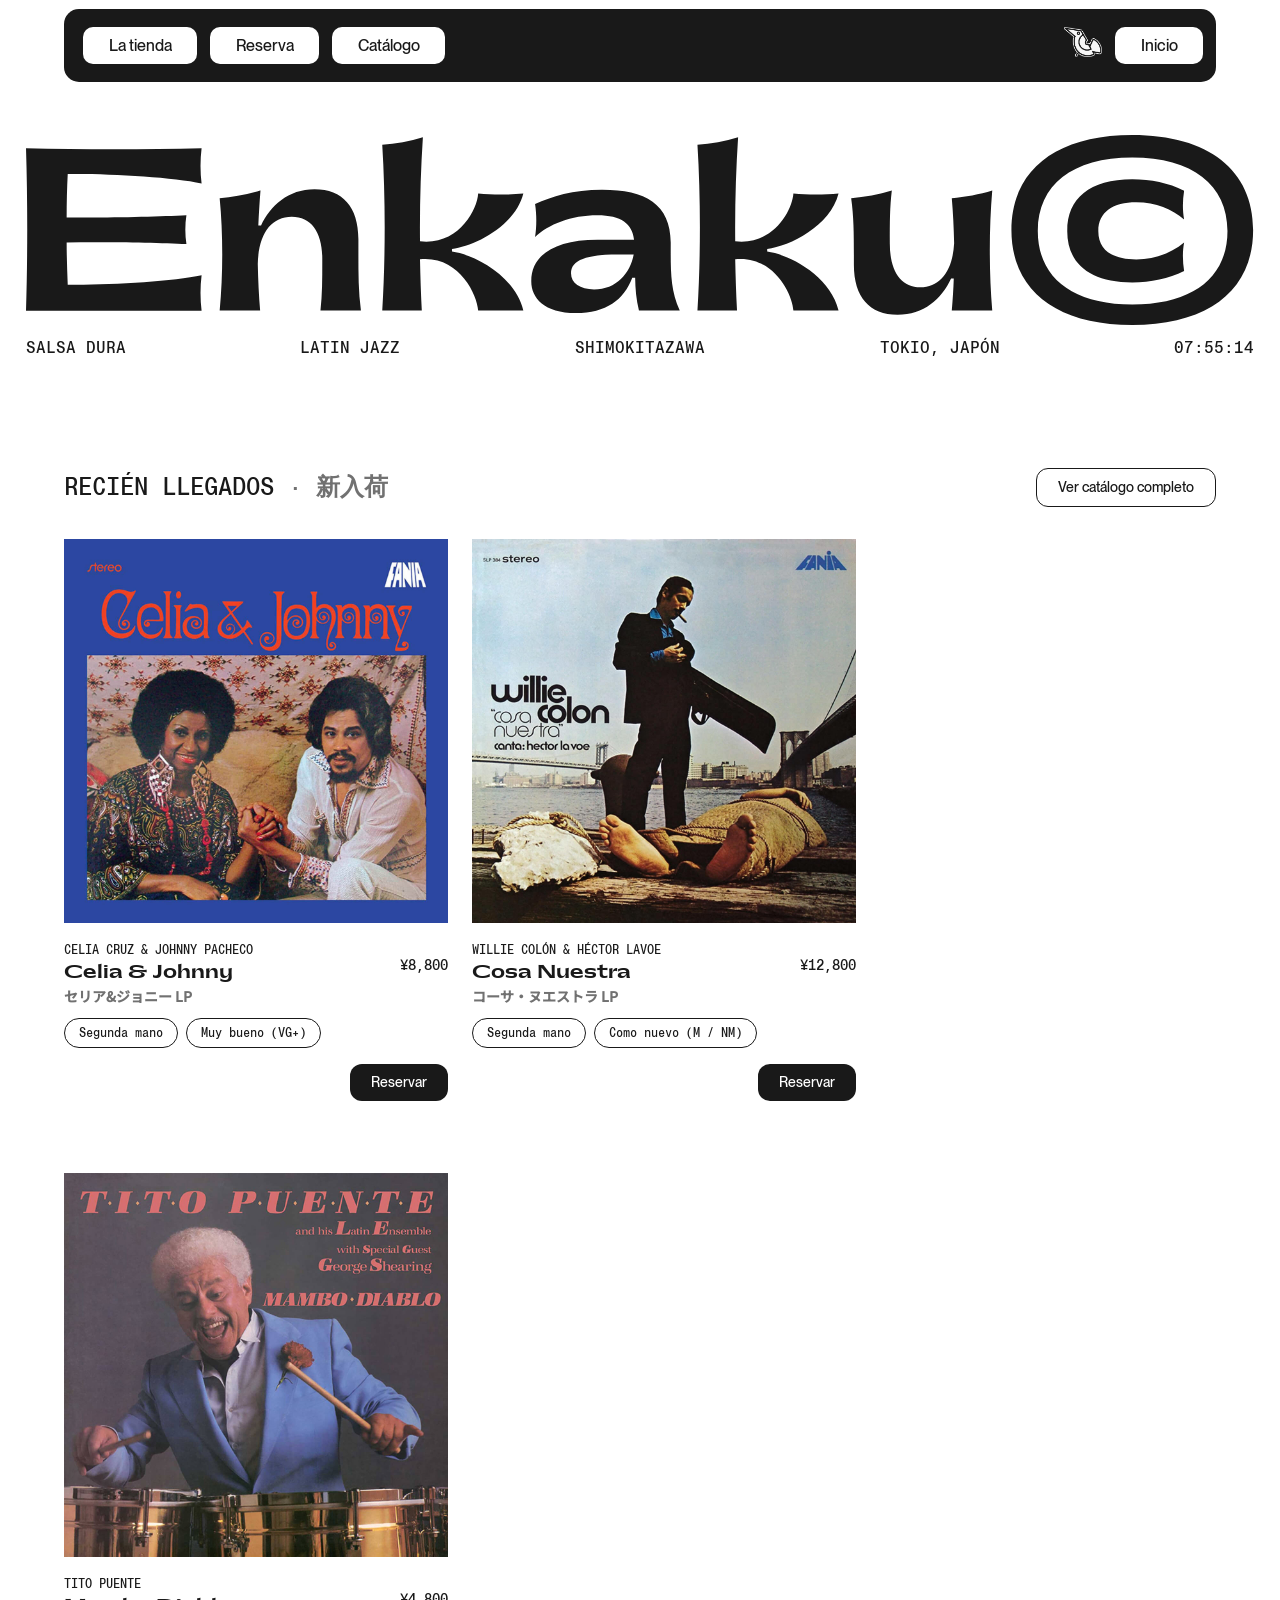
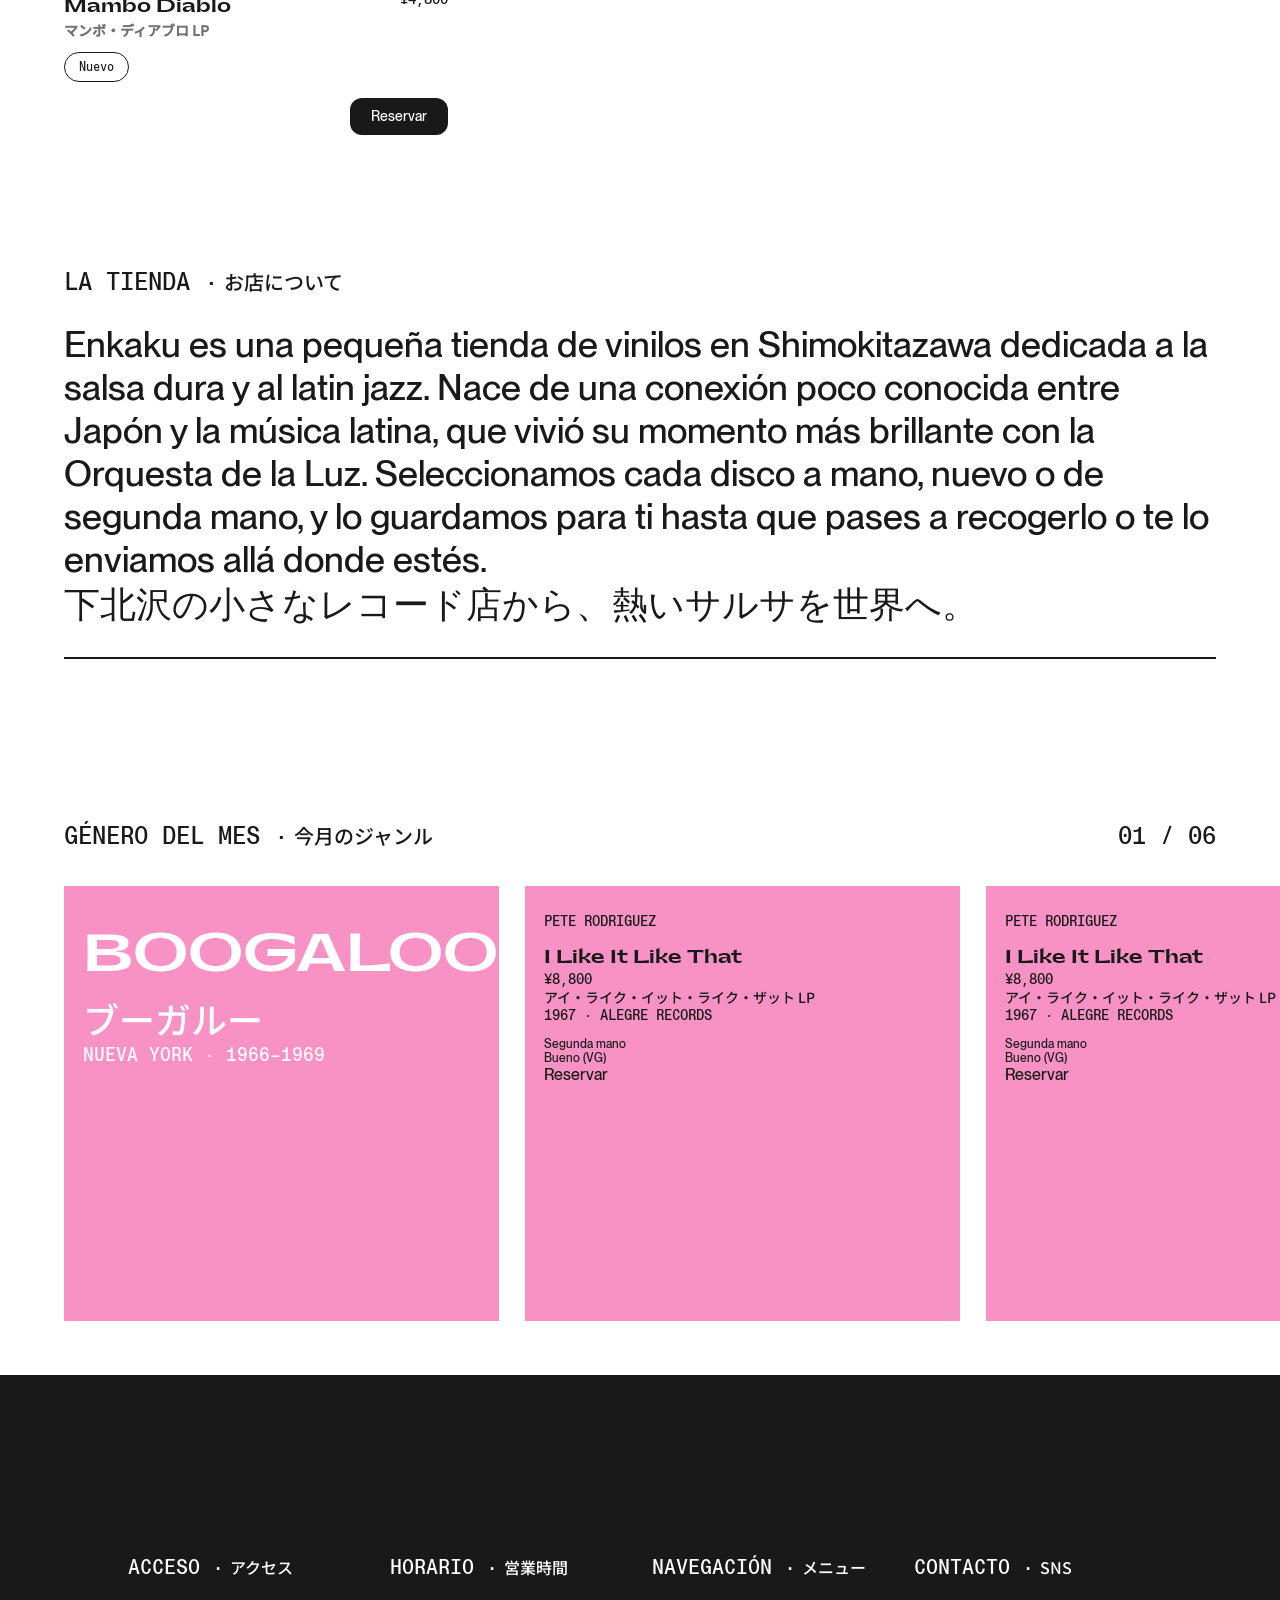
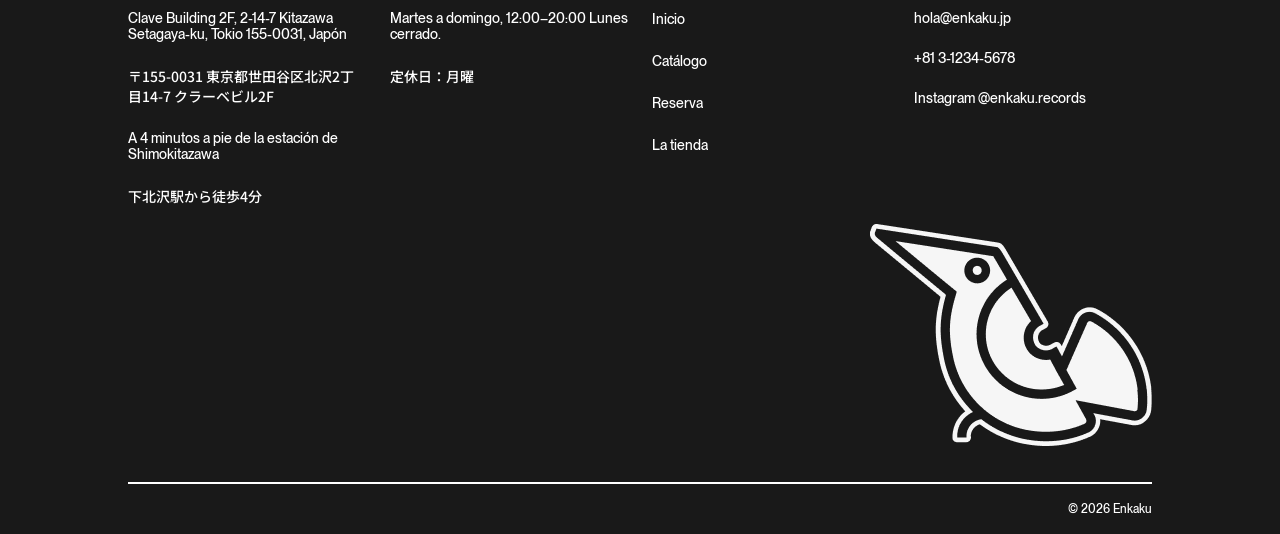
==== index.html @ 312f28a2 "arreglos_home" ====
<!DOCTYPE html>
<html lang="en">
<head>
    <meta charset="UTF-8">
    <meta name="viewport" content="width=device-width, initial-scale=1.0">
    <title>| Enkaku &copy;</title>
    <link rel="icon" type="image/svg+xml" href="assets/img/favicon.svg">
    <link rel="stylesheet" href="../assets/css/style.css">
    <link rel="stylesheet" href="../css/style.css">
</head>

<body>

    <header class="header">
        <nav>
            <div>
                <div>
                    <a class="bottom_tienda" href="">La tienda</a>
                </div>
                <div>
                    <a class="bottom_reserva" href="formulario.html">Reserva</a>
                </div>
                <div>
                    <a class="bottom_catalogo" href="/catalogo/index.html">Catálogo</a>
                </div>
            </div>
            <div>
                <img src="assets/img/KAKU1.png" alt="">
                <div>
                    <a class="bottom_inicio" href="/index.html">Inicio</a>
                </div>
            </div>
        </nav>
    </header>

    <section id="inicio" class="hiro">
        <div class="content">
            <!-- HERO SECTION -->
            <img src="../assets/img/logo_enkaku.svg" alt="Enkaku">
            <div class="flex-labels">
                <ul>
                    <li>SALSA DURA</li>
                    <li>LATIN JAZZ</li>
                    <li>SHIMOKITAZAWA</li>
                    <li>TOKIO, JAPÓN</li>
                    <li>
                        <span id="hora-jp-seg"></span>
                    </li>
                </ul>
            </div>
        </div>
    </section>

    <section class="productos section catalogo">
        <div class="content">
            <div class="productos_titulo">
                <div class="titulo-seccion">
                    <h1 class="txt-es" data-jp="· 新入荷">Recién llegados <span class="txt-jp"></span></h1>
                </div>
                <div class="btn-seccion">
                    <a href="/catalogo/" class="btn-catalogo">Ver catálogo completo</a>
                </div>
            </div>
            <div id="productos_nuevos" class="productos_nuevos">
                <div class="productos_opciones" data-id="0" data-genero="salsa" data-estado="segunda-mano" data-condicion="muy-bueno">
                    <div class="productos_opciones_img">
                        <img src="assets/img/portada_celia_jonny.jpg" alt="CELIA CRUZ & JOHNNY PACHECO">
                    </div>
                    <div class="productos_opciones_texto">
                        <div class="productos_opciones_texto_nombre">
                            <p class="disco_nombre">CELIA CRUZ & JOHNNY PACHECO</p>
                        </div>
                        <div class="productos_opciones_info">
                            <div class="productos_opciones_texto_autor">
                                <h3 class="disco_autor txt-es">Celia & Johnny <span class="disco_japones">セリア&ジョニー LP</span></h3>
                                </div>
                            <p class="disco_precio">¥8,800</p>
                        </div>
                        <div class="productos_opciones_texto_etiquetas">
                            <p class="disco_etiquetas">Segunda mano</p>
                            <p class="disco_etiquetas">Muy bueno (VG+)</p>
                        </div>
                        <div class="productos_opciones_texto_bottom">
                            <a href="" class="btn-reservar">Reservar</a>
                        </div>
                    </div>
                </div>
                <div class="productos_opciones" data-id="1" data-genero="salsa" data-estado="segunda-mano" data-condicion="como-nuevo">
                    <div class="productos_opciones_img">
                        <img src="assets/img/portada_cosa_nuestra.jpg" alt="Cosa Nuestra">
                    </div>
                    <div class="productos_opciones_texto">
                        <div class="productos_opciones_texto_nombre">
                            <p class="disco_nombre">WILLIE COLÓN & HÉCTOR LAVOE</p>
                        </div>
                        <div class="productos_opciones_info">
                            <div class="productos_opciones_texto_autor">
                                <h3 class="disco_autor txt-es">Cosa Nuestra <span class="disco_japones">コーサ・ヌエストラ LP</span></h3>
                                </div>
                            <p class="disco_precio">¥12,800</p>
                        </div>
                        <div class="productos_opciones_texto_etiquetas">
                            <p class="disco_etiquetas">Segunda mano</p>
                            <p class="disco_etiquetas">Como nuevo (M / NM)</p>
                        </div>
                        <div class="productos_opciones_texto_bottom">
                            <a href="" class="btn-reservar">Reservar</a>
                        </div>
                    </div>
                </div>
                <div class="productos_opciones" data-id="2" data-genero="latin-jazz" data-estado="nuevo">
                    <div class="productos_opciones_img">
                        <img src="assets/img/portada_mambo_diablo.jpg" alt="Mambo Diablo">
                    </div>
                    <div class="productos_opciones_texto">
                        <div class="productos_opciones_texto_nombre">
                            <p class="disco_nombre">TITO PUENTE</p>
                        </div>
                        <div class="productos_opciones_info">
                            <div class="productos_opciones_texto_autor">
                                <h3 class="disco_autor txt-es">Mambo Diablo <span class="disco_japones">マンボ・ディアブロ LP</span></h3>
                                </div>
                            <p class="disco_precio">¥4,800</p>
                        </div>
                        <div class="productos_opciones_texto_etiquetas">
                            <p class="disco_etiquetas">Nuevo</p>
                        </div>
                        <div class="productos_opciones_texto_bottom">
                            <a href="" class="btn-reservar">Reservar</a>
                        </div>
                    </div>
                </div>
            </div>
        </div>
    </section>

    <section class="explicacion">
        <div>
            <div>
                <p class="enunciado_español">LA TIENDA ·</p>
                <p class="enunciado_japones">お店について</p>
            </div>
            <div>
                <p class="parrafo">Enkaku es una pequeña tienda de vinilos en Shimokitazawa dedicada a la salsa dura y al latin jazz. Nace de una conexión poco conocida entre Japón y la música latina, que vivió su momento más brillante con la Orquesta de la Luz. Seleccionamos cada disco a mano, nuevo o de segunda mano, y lo guardamos para ti hasta que pases a recogerlo o te lo enviamos allá donde estés.</p>
                <p class="parrafo">下北沢の小さなレコード店から、熱いサルサを世界へ。</p>
            </div>
        </div>
    </section>

    <!-- ============ VENTANA MODAL (una sola para todos) ============ -->
        <div class="modal" id="modal" role="dialog" aria-modal="true" aria-labelledby="modal-titulo" aria-hidden="true">
            <div class="modal__caja">
                <button type="button" class="modal__cerrar" id="modal-cerrar" aria-label="Cerrar">×</button>

                <!-- Izquierda: portada + vinilo girando detrás -->
                <div class="modal__media">
                    <div class="modal__vinilo" aria-hidden="true"></div>
                    <img class="modal__portada" id="modal-portada" src="" alt="">
                </div>

                <!-- Derecha: información -->
                <div class="modal__contenido">
                    <p class="modal__artista" id="modal-artista"></p>
                    <h2 class="modal__titulo txt-es" id="modal-titulo"><span id="modal-titulo-es"></span><span class="txt-jp"></span></h2>
                    <p class="modal__meta" id="modal-meta"></p>
                    <div class="modal__chips" id="modal-chips"></div>
                    <p class="modal__texto txt-es"><span id="modal-texto-es"></span><span class="txt-jp"></span></p>

                    <div class="modal__player" id="modal-player">
                        <div class="modal__player-info">
                            <span class="modal__player-label txt-es" data-jp="試聴">Escucha <span class="txt-jp"></span></span>
                            <span class="modal__player-track" id="modal-track"></span>
                        </div>
                        <span class="modal__player-tiempo" id="modal-tiempo">00:00/00:00</span>
                        <button type="button" class="modal__play" id="modal-play" aria-label="Reproducir">
                            <svg class="ico-play" viewBox="0 0 24 24" aria-hidden="true"><path d="M8 5v14l11-7z"/></svg>
                            <svg class="ico-pause" viewBox="0 0 24 24" aria-hidden="true"><path d="M7 5h4v14H7zM13 5h4v14h-4z"/></svg>
                        </button>
                    </div>

                    <div class="modal__pie">
                        <span class="modal__precio" id="modal-precio"></span>
                        <a href="../reservar/" target="_blank" rel="noopener noreferrer" class="btn-reservar">Reservar</a>
                    </div>
                </div>
            </div>
        </div>

    <section class="genero_del_mes section">
        <div class="genero_titulo">
            <div>
                <p class="enunciado_español">GÉNERO DEL MES ·</p>
                <p class="enunciado_japones">今月のジャンル</p>
            </div>
            <div>
                <p class="enunciado_español">01 / 06</p>
            </div>
        </div>
        <div class="genero_fila">
            <div class="genero_disco">
                <div class="genero_disco_portada">
                    <p class="disco_autor_titulo">BOOGALOO</p>
                    <p class="disco_japones_genero">ブーガルー</p>
                    <p class="disco_nombre_titulo">NUEVA YORK · 1966–1969</p>
                </div>
            </div>
            <div class="genero_disco">
                <div class="genero_disco_img">
                    <img src="assents/img/portada_i_like_that.jpg" alt=""> 
                </div>
                <div class="genero_disco_texto">
                    <p class="disco_nombre_genero">PETE RODRIGUEZ</p>
                    <div>
                        <div class="productos_opciones_texto_autor">
                            <p class="disco_autor">I Like It Like That</p>
                            <p class="disco_precio">¥8,800</p>
                        </div>
                        <p class="disco_japones">アイ・ライク・イット・ライク・ザット LP </p>
                    </div>
                    <p class="disco_nombre_genero">1967 · ALEGRE RECORDS</p>
                    <div class="productos_opciones_texto_etiquetas">
                        <p class="disco_etiquetas">Segunda mano</p>
                        <p class="disco_etiquetas">Bueno (VG)</p>
                    </div>
                    <div class="productos_opciones_texto_bottom">
                        <a href="">Reservar</a>
                    </div>
                </div>
            </div>
            <div class="genero_disco">
                <div class="genero_disco_img">
                    <img src="assents/img/portada_i_like_that.jpg" alt=""> 
                </div>
                <div class="genero_disco_texto">
                    <p class="disco_nombre_genero">PETE RODRIGUEZ</p>
                    <div>
                        <div class="productos_opciones_texto_autor">
                            <p class="disco_autor">I Like It Like That</p>
                            <p class="disco_precio">¥8,800</p>
                        </div>
                        <p class="disco_japones">アイ・ライク・イット・ライク・ザット LP </p>
                    </div>
                    <p class="disco_nombre_genero">1967 · ALEGRE RECORDS</p>
                    <div class="productos_opciones_texto_etiquetas">
                        <p class="disco_etiquetas">Segunda mano</p>
                        <p class="disco_etiquetas">Bueno (VG)</p>
                    </div>
                    <div class="productos_opciones_texto_bottom">
                        <a href="">Reservar</a>
                    </div>
                </div>
            </div>
            <div class="genero_disco">
                <div class="genero_disco_portada">
                    <p class="disco_autor_titulo">BOOGALOO</p>
                    <p class="disco_japones_genero">ブーガルー</p>
                    <p class="disco_nombre_titulo">NUEVA YORK · 1966–1969</p>
                </div>
            </div>
            <div class="genero_disco">
                <div class="genero_disco_img">
                    <img src="assents/img/portada_i_like_that.jpg" alt=""> 
                </div>
                <div class="genero_disco_texto">
                    <p class="disco_nombre_genero">PETE RODRIGUEZ</p>
                    <div>
                        <div class="productos_opciones_texto_autor">
                            <p class="disco_autor">I Like It Like That</p>
                            <p class="disco_precio">¥8,800</p>
                        </div>
                        <p class="disco_japones">アイ・ライク・イット・ライク・ザット LP </p>
                    </div>
                    <p class="disco_nombre_genero">1967 · ALEGRE RECORDS</p>
                    <div class="productos_opciones_texto_etiquetas">
                        <p class="disco_etiquetas">Segunda mano</p>
                        <p class="disco_etiquetas">Bueno (VG)</p>
                    </div>
                    <div class="productos_opciones_texto_bottom">
                        <a href="">Reservar</a>
                    </div>
                </div>
            </div>
            <div class="genero_disco">
                <div class="genero_disco_portada">
                    <p class="disco_autor_titulo">BOOGALOO</p>
                    <p class="disco_japones_genero">ブーガルー</p>
                    <p class="disco_nombre_titulo">NUEVA YORK · 1966–1969</p>
                </div>
            </div>
        </div>
    </section>

    <footer class="footer section">
        <div class="footer_texto">
            <div>
                <div class="footer_texto_titulo">
                    <p class="footer_titulo_español">ACCESO ·</p><p class="footer_titulo_japones">アクセス</p>
                </div>
                <div class="footer_texto_texto">
                    <div>
                        <p class="footer_texto_espanol">Clave Building 2F, 2-14-7 Kitazawa
                        Setagaya-ku, Tokio 155-0031, Japón</p>
                    </div>
                    <div>
                        <p class="footer_texto_japones">〒155-0031 東京都世田谷区北沢2丁目14-7 クラーベビル2F</p>
                    </div>
                    <div>
                        <p class="footer_texto_espanol">A 4 minutos a pie de la estación de Shimokitazawa</p>
                    </div>
                    <div>
                        <p class="footer_texto_japones">下北沢駅から徒歩4分</p>
                    </div>
                </div>
            </div>
            <div>
                <div class="footer_texto_titulo">
                    <p class="footer_titulo_español">HORARIO ·</p><p class="footer_titulo_japones">営業時間</p>
                </div>
                <div class="footer_texto_texto">
                    <div>
                        <p class="footer_texto_espanol">Martes a domingo, 12:00–20:00 Lunes cerrado.</p>
                    </div>
                    <div>
                        <p class="footer_texto_japones">定休日：月曜</p>
                    </div>
                </div>
            </div>
            <div>
                <div class="footer_texto_titulo">
                    <p class="footer_titulo_español">NAVEGACIÓN ·</p><p class="footer_titulo_japones">メニュー</p>
                </div>
                <div class="footer_texto_texto">
                    <div>
                        <a class="footer_texto_espanol bottom_rosa" href="">Inicio</a>
                    </div>
                    <div>
                        <a class="footer_texto_espanol bottom_amarillo" href="">Catálogo</a>
                    </div>
                    <div>
                        <a class="footer_texto_espanol bottom_rosa" href="">Reserva</a>
                    </div>
                    <div>
                        <a class="footer_texto_espanol bottom_azul" href="">La tienda</a>
                    </div>
                </div>
            </div>
            <div>
                <div class="footer_texto_titulo">
                    <p class="footer_titulo_español">CONTACTO ·</p><p class="footer_titulo_japones">SNS</p>
                </div>
                <div class="footer_texto_texto">
                    <div>
                        <p class="footer_texto_espanol">hola@enkaku.jp</p>
                    </div>
                    <div>
                        <p class="footer_texto_espanol">+81 3-1234-5678</p>
                    </div>
                    <div>
                        <p class="footer_texto_espanol">Instagram @enkaku.records</p>
                    </div>
                </div>
            </div>
        </div>
        <div class="footer_img">
            <img src="../assets/img/KAKU1.png" alt="KAKU1">
        </div>
        <div class="footer_info">
            <p>© 2026 Enkaku</p>
        </div>
    </footer>

    <script src="https://code.jquery.com/jquery-3.7.1.min.js"></script>
    <script src="assets/js/script.js"></script>
    <script src="assets/js/modal.js"></script>
</body>
</html>
---- assets/css/style.css ----
@font-face {
    font-family: "Noto Sans JP";
    src: url('../fonts/NotoSansJP-Medium.woff2') format('woff2'),
        url('../fonts/NotoSansJP-Medium.woff') format('woff');
    font-weight: 500;
    font-style: normal;
    font-display: swap;
}
@font-face {
    font-family: "PP Gatwick Jumbo Semibold";
    src: url('../fonts/PPGatwick-JumboSemibold.woff2') format('woff2'),
        url('../fonts/PPGatwick-JumboSemibold.woff') format('woff');
    font-weight: bold;
    font-style: normal;
    font-display: swap;
}
@font-face {
    font-family: "PP Neue Montreal Medium";
    src: url('../fonts/PPNeueMontreal-Medium.woff2') format('woff2'),
        url('../fonts/PPNeueMontreal-Medium.woff') format('woff');
    font-weight: bold;
    font-style: normal;
    font-display: swap;
}
@font-face {
    font-family: "PP Neue Montreal Mono Medium";
    src: url('../fonts/PPNeueMontrealMono-Medium.woff2') format('woff2'),
        url('../fonts/PPNeueMontrealMono-Medium.woff') format('woff');
    font-weight: bold;
    font-style: normal;
    font-display: swap;
}
:root {
    /* COLORES */
    --color-blanco: #FFFFFF;
    --color-negro: #191919;
    --color-gris: #717171;
    --color-azul: #003C38;
    --color-rosa: #F892C5;
    --color-amarillo: #FFC20E;

    /* TAMAÑO TEXTO */
    --tamaño-08px: 0.5rem;
    --tamaño-12px: 0.75rem;
    --tamaño-14px: 0.875rem;
    --tamaño-16px: 1rem;
    --tamaño-18px: 1.125rem;
    --tamaño-20px: 1.25rem;
    --tamaño-24px: 1.5rem;
    --tamaño-32px: 2rem;
}

*,
*::after,
*::before {
    box-sizing: border-box;
    margin: 0;
    padding: 0;
    color: #191919;
}

a {
    text-decoration: none;
    color: var(--color-negro);
    font-family: 'Franklin Gothic Medium', 'Arial Narrow', Arial, sans-serif;
    font-weight: 400;
}
.txt-jp{
  color: #717171;
}

h1,
h2 {
   font-family: "PP Neue Montreal Mono Medium";
   font-size: 24px;
   letter-spacing: -1%;
}
.section .content {
  width: 100%;
  max-width: 1200px;
  margin: 0 auto;
  padding: 48px 0;
}


/* INDEX HTML */
/* SECTION HIRO */
.hiro {
    box-sizing: border-box;
    margin: 0;
    padding-top: 13vh;
}

#inicio .content {
    width: 100%;
    max-width: 100%;
    padding: 2vh 2vw;
}

#inicio .content img {
    width: 100%;
}

#inicio .content .flex-labels {
    padding: 0;
}

#inicio .content .flex-labels ul {
    font-family: "PP Neue Montreal Mono Medium";
    padding: 0;
    margin: 0;
    list-style: none;
    display: flex;
    justify-content: space-between;
    margin-top: 1vh;
}

/* SECTION PRODUCTOS */
.productos {
    box-sizing: border-box;
    margin: 0;
    padding: 5vh 5vw 4vh 5vw;
    background-color: var(--color-blanco);
}

.productos_nuevos {
  display: flex;
  flex-wrap: wrap;
  justify-content: flex-start;
  gap: 24px;
  margin-top: 32px;
}

.productos_titulo {
    display: flex;
    justify-content: space-between;
    align-items: center;
}

.productos_titulo .titulo-seccion {
    text-transform: uppercase;
    font-size: var(--tamaño-24px);
    letter-spacing: -1%;
}

.productos_titulo .btn-seccion a {
    display: inline-block;
    background-color: #FFF;
    color: #191919;
    border: 1px solid;
    text-decoration: none;
    font-size: 14px;
    line-height: 17px;
    padding: 10px 21px;
    border-radius: 12px;
    font-family: "PP Neue Montreal Medium";
    transition: all .3s ease-in-out;
}

.productos_titulo .btn-seccion a:hover {
    background-color: #F892C5;
    color: #191919;
    border-color: #F892C5;
}

.productos_nuevos .productos_opciones {
  position: relative;
  width: 384px;
  max-width: 100%;
  margin-bottom: 48px;
}

.productos_nuevos .productos_opciones .productos_opciones_img,
.productos_nuevos .productos_opciones .productos_opciones_img img {
  width: 100%;
}

.productos_nuevos .productos_opciones .disco_nombre {
  margin: 0 auto;
  margin-top: 16px;
  font-size: var(--tamaño-12px);
  font-family: "PP Neue Montreal Mono Medium";
}

.productos_nuevos .productos_opciones .productos_opciones_info {
  display: flex;
  align-content: flex-start;
  justify-content: space-between;
  align-items: flex-start;
  flex-wrap: wrap;
}

.productos_nuevos .productos_opciones .productos_opciones_info .disco_autor span {
  display: block;
  font-size: var(--tamaño-14px);
  line-height: 20px;
  font-family: "Noto Sans JP";
  color: #717171;
}

.productos_nuevos .productos_opciones .productos_opciones_info .disco_autor {
  margin: 0;
  font-size: var(--tamaño-18px);
  line-height: 29px;
  font-family: "PP Gatwick Jumbo Semibold";
}

.productos_nuevos .productos_opciones .productos_opciones_info .disco_precio {
  font-size: var(--tamaño-14px);
  letter-spacing: 2%;
  font-family: "PP Neue Montreal Mono Medium";
}

.productos_nuevos .productos_opciones .productos_opciones_texto_etiquetas {
  margin-top: 12px;
  display: flex;
  gap: 8px;
}

.productos_nuevos .productos_opciones .productos_opciones_texto_etiquetas .disco_etiquetas {
  display: inline-block;
  font-size: var(--tamaño-12px);
  line-height: 14px;
  padding: 7px 14px;
  border-radius: 20px;
  border: 1px solid;
  font-family: "PP Neue Montreal Mono Medium";
}

.productos_nuevos .productos_opciones .productos_opciones_texto_bottom {
  text-align: right;
  margin-top: 16px;
}

.productos_nuevos .productos_opciones .productos_opciones_texto_bottom .btn-reservar {
    display: inline-block;
    background-color: #191919;
    color: #fff;
    text-decoration: none;
    font-size: 14px;
    line-height: 17px;
    padding: 10px 21px;
    border-radius: 12px;
    font-family: "PP Neue Montreal Medium";
    transition: all .3s ease-in-out;
}
.productos_nuevos .productos_opciones .productos_opciones_texto_bottom .btn-reservar:hover {
  background: #FFC20E;
  color: #191919;
  
}

.filtros {
    --f-fondo: #141414;
    --f-texto: #fff;
    --f-activo: #ee8bd9;            /* rosa de la opción activa */
    --f-activo-texto: #141414;

    display: flex;
    align-items: center;
    gap: .25rem;
    width: 100%;
    max-width: 792px;
    margin-bottom: 1.5rem;
    padding: .3rem;
    margin-top: 24px;
    background: var(--f-fondo);
    border-radius: 999px;
    overflow-x: auto;               /* en móvil se desliza en horizontal */
    scrollbar-width: none;
}
.filtros::-webkit-scrollbar { display: none; }

.filtros-genero,
.filtros-estado {
    display: flex;
    align-items: center;
    gap: 2.25rem;
}

.filtro {
    flex: 1 1 auto;
    border: 0;
    background: transparent;
    color: var(--f-texto);
    font-family: "PP Neue Montreal Medium";
    font-size: 14px;
    padding: .6rem 1.5rem;
    border-radius: 999px;
    white-space: nowrap;
    cursor: pointer;
    transition: background .2s ease, color .2s ease;
}
.filtro:hover { background: rgba(255, 255, 255, .12); }
.filtro.is-active { background: var(--f-activo); color: var(--f-activo-texto); }
.filtro:focus-visible { outline: 2px solid var(--f-activo); outline-offset: 2px; }

/* Separador vertical entre género y estado */
.filtros__sep {
    flex: none;
    width: 2px;
    height: 1.5rem;
    margin: 0 .4rem;
    background: rgba(255, 255, 255, .6);
}

/* MODAL */
.modal {
    --modal-fondo: #f7f7f5;
    --modal-tinta: #161616;
    --modal-gris: #9a9a96;
    --modal-borde: #cfcfca;
    --modal-etiqueta: #c4472b;      /* color por defecto de la etiqueta central y del hover de Reservar */
    --modal-vinilo: #111111;        /* color por defecto del disco */
}

/* Las tarjetas del catálogo abren el modal */
.productos_opciones {
  cursor: pointer;
}
body.modal-abierto {
  overflow: hidden;
}

/* ---------- Capa y caja ---------- */
.modal {
  position: fixed;
  inset: 0;
  z-index: 1000;
  display: grid;
  place-items: center;
  padding: 1rem;
  background: rgba(12, 12, 12, 0.62);
  opacity: 0;
  visibility: hidden;
  transition:
    opacity 0.25s ease,
    visibility 0.25s ease;
}

.modal.is-open {
  opacity: 1;
  visibility: visible;
}

.modal__caja {
  position: relative;
  width: min(1020px, 100%);
  max-height: calc(100vh - 2rem);
  overflow: auto;
  display: grid;
  grid-template-columns: minmax(0, 1.05fr) minmax(0, 1fr);
  gap: clamp(1.5rem, 4vw, 3.5rem);
  align-items: center;
  padding: clamp(1.5rem, 4vw, 3.5rem);
  background: var(--modal-fondo);
  color: var(--modal-tinta);
  border-radius: 32px;
  font-family: var(--modal-sans);
  transform: translateY(12px) scale(0.985);
  transition: transform 0.25s ease;
}
.modal.is-open .modal__caja {
  transform: none;
}

.modal__cerrar {
  position: absolute;
  top: 1.4rem;
  right: 1.4rem;
  z-index: 3;
  width: 44px;
  height: 44px;
  border-radius: 50%;
  border: 1px solid #191919;
  background: transparent;
  color: #191919;
  font-size: 1.6rem;
  line-height: 1;
  cursor: pointer;
}
.modal__cerrar:hover {
  background: #F892C5;
  color: #191919;
}

/* ---------- Izquierda: portada + vinilo ---------- */
.modal__media {
  position: relative;
  width: 100%;
  aspect-ratio: 1.3 / 1; /* la portada ocupa ~77 %, el vinilo asoma por la derecha */
}
.modal__portada {
  position: absolute;
  top: 0;
  left: 0;
  z-index: 2;
  height: 100%;
  aspect-ratio: 1;
  object-fit: cover;
  box-shadow: 6px 0 22px rgba(0, 0, 0, 0.35);
}
.modal__vinilo {
    position: absolute;
    top: 5%;
    right: 0;
    z-index: 1;
    height: 90%;
    aspect-ratio: 1;
    border-radius: 50%;
    /* Colores por disco: --vinilo-color y --vinilo-etiqueta los pone modal.js desde el array */
    background:
        radial-gradient(circle closest-side, #000 0 4%, transparent 4.5%),                                   /* agujero */
        radial-gradient(circle closest-side, var(--vinilo-etiqueta, var(--modal-etiqueta)) 0 50%, transparent 32.5%), /* etiqueta central */
        repeating-radial-gradient(circle closest-side,                                                      /* surcos */
            var(--vinilo-color, var(--modal-vinilo)) 0 2px,
            color-mix(in srgb, var(--vinilo-color, var(--modal-vinilo)), #fff 14%) 2px 4px);
    animation: modal-girar 3s linear infinite;
}
/* brillo para que se note el giro */
.modal__vinilo::after {
  content: "";
  position: absolute;
  inset: 0;
  border-radius: 50%;
  background: conic-gradient(
    from 0deg,
    transparent 0 20%,
    rgba(255, 255, 255, 0.13) 25%,
    transparent 30% 70%,
    rgba(255, 255, 255, 0.13) 75%,
    transparent 80%
  );
}
@keyframes modal-girar {
  to {
    transform: rotate(360deg);
  }
}

/* ---------- Derecha: contenido ---------- */
.modal__contenido {
  min-width: 0;
  display: flex;
  flex-direction: column;
  gap: 1rem;
  padding-right: 1rem;
}

.modal__artista {
  font-family: "PP Neue Montreal Mono Medium";
  font-size: 14px;
  letter-spacing: 2%;
  text-transform: uppercase;
  margin: 0;
}
.modal__titulo {
  margin: 0;
  font-size: 36px;
  line-height: 1.05;
  font-weight: 700;
  letter-spacing: -0.02em;
  font-family: "PP Gatwick Jumbo Semibold";
}
.modal__titulo .txt-jp {
  display: block;
  margin-top: 0.5rem;
  font-size: 14px;
  font-weight: 400;
  letter-spacing: 0;
}
.modal .txt-jp {
  color: var(--modal-gris);
}

.modal__meta {
    margin: 0;
    font-family: "PP Neue Montreal Mono Medium";
    font-size: 14px;
    letter-spacing: 2%;
    text-transform: uppercase;
}

.modal__chips {
  display: flex;
  flex-wrap: wrap;
  gap: 0.5rem;
}
.modal__chip {
  border: 1px solid var(--modal-borde);
  border-radius: 999px;
  padding: 0.4rem 0.9rem;
  font-family: "PP Neue Montreal Mono Medium";
  font-size: 0.75rem;
}

.modal__texto {
    margin: 0;
    font-size: 14px;
    line-height: 100%;
    letter-spacing: 2%;
}
.modal__texto .txt-jp {
  display: block;
  margin-top: 0.3rem;
}

/* ---------- Reproductor ---------- */
.modal__player {
  display: flex;
  align-items: center;
  gap: 1rem;
  padding: 0.8rem 1rem;
  border: 1px solid var(--modal-borde);
  border-radius: 12px;
}
.modal__player[hidden] {
  display: none;
}
.modal__player-info {
    width: 50%;
  min-width: 0;
  display: flex;
  flex-direction: column;
  gap: 0.2rem;
}
.modal__player-label {
  font-family: "PP Neue Montreal Mono Medium";
  font-size: 0.7rem;
  letter-spacing: 0.08em;
  text-transform: uppercase;
  color: var(--modal-gris);
}
.modal__player-label .txt-jp::before {
  content: "· ";
}
.modal__player-track {
  font-family: "PP Neue Montreal Mono Medium";
  font-size: 12px;
  text-transform: uppercase;
  white-space: nowrap;
  overflow: hidden;
  text-overflow: ellipsis;
}
.modal__player-tiempo {
    width: 45%;
  font-family: "PP Neue Montreal Mono Medium";
  font-size: 0.75rem;
  color: var(--modal-gris);
      text-align: right;
}

.modal__play {
  flex: none;
  width: 40px;
  height: 40px;
  border-radius: 50%;
  border: 1px solid var(--modal-tinta);
  background: transparent;
  cursor: pointer;
  display: grid;
  place-items: center;
    background: #191919;
}
.modal__play svg {
  width: 18px;
  height: 18px;
  fill: #fff
}
.modal__play .ico-pause {
  display: none;
}
.modal__play.is-playing .ico-play {
  display: none;
}
.modal__play.is-playing .ico-pause {
  display: block;
}

/* ---------- Pie: precio + reservar ---------- */
.modal__pie {
  display: flex;
  align-items: center;
  gap: 1rem;
  margin-top: 0.4rem;
}
.modal__precio {
  font-family: "PP Neue Montreal Mono Medium";
  font-size: 1rem;
}
.modal .btn-reservar {
    display: inline-block;
    background-color: #191919;
    color: #fff;
    text-decoration: none;
    font-size: 14px;
    line-height: 17px;
    padding: 10px 21px;
    border-radius: 12px;
    font-family: "PP Neue Montreal Medium";
    transition: all .3s ease-in-out;
}
.modal .btn-reservar:hover {
  background: #FFC20E;
  color: #191919;
  
}


@media (prefers-reduced-motion: reduce) {
  .modal__vinilo {
    animation: none;
  }
  .modal,
  .modal__caja {
    transition: none;
  }
}

/* ---------- Móvil ---------- */
@media (max-width: 760px) {
    .section .content {
        width: 90%;
    }
    .modal__caja {
        grid-template-columns: 1fr;
        border-radius: 24px;
        padding-top: 4rem;
        width: 90%;
    }
    .modal__contenido {
        padding-right: 0;
    }
    .modal__cerrar {
        top: 1rem;
        right: 1rem;
    }
    .modal__titulo {
        font-size: 24px;
    }
    .modal__artista,
    .modal__meta {
        font-size: 12px;
    }
    #inicio .content .flex-labels ul {
        flex-wrap: wrap;
        line-height: 1.8;
    }
    .filtros-genero, 
    .filtros-estado {
        gap: 1.20rem;
    }
    .footer_texto {
        flex-direction: column;
    }
    .footer_img.content img {
        width: 35%;
    }
}
---- css/style.css ----
@font-face {
    font-family: "Noto Sans JP";
    src: url('../fonts/NotoSansJP-Medium.woff2') format('woff2'),
        url('../fonts/NotoSansJP-Medium.woff') format('woff');
    font-weight: 500;
    font-style: normal;
    font-display: swap;
}
@font-face {
    font-family: "PP Gatwick Jumbo Semibold";
    src: url('../fonts/PPGatwick-JumboSemibold.woff2') format('woff2'),
        url('../fonts/PPGatwick-JumboSemibold.woff') format('woff');
    font-weight: bold;
    font-style: normal;
    font-display: swap;
}
@font-face {
    font-family: "PP Neue Montreal Medium";
    src: url('../fonts/PPNeueMontreal-Medium.woff2') format('woff2'),
        url('../fonts/PPNeueMontreal-Medium.woff') format('woff');
    font-weight: bold;
    font-style: normal;
    font-display: swap;
}
@font-face {
    font-family: "PP Neue Montreal Mono Medium";
    src: url('../fonts/PPNeueMontrealMono-Medium.woff2') format('woff2'),
        url('../fonts/PPNeueMontrealMono-Medium.woff') format('woff');
    font-weight: bold;
    font-style: normal;
    font-display: swap;
}

:root {
    /* COLORES */
    --color-blanco: #FFFFFF;
    --color-negro: #191919;
    --color-gris: #717171;
    --color-azul: #003C38;
    --color-rosa: #F892C5;
    --color-amarillo: #FFC20E;

    /* FUENTES
    --fuente-principal: ;
    --fuente-segundo: ;
    --fuente-tercero: ; */

    /* TAMAÑO TEXTO */
    --tamaño-08px: 0.5rem;
    --tamaño-12px: 0.75rem;
    --tamaño-14px: 0.875rem;
    --tamaño-16px: 1rem;
    --tamaño-18px: 1.125rem;
    --tamaño-20px: 1.25rem;
    --tamaño-24px: 1.5rem;
    --tamaño-32px: 2rem;
    --tamaño-36px: 2.25rem;
    --tamaño-50px: 3.125rem;
}

*,
*::after,
*::before {
    box-sizing: border-box;
    margin: 0;
    padding: 0;
    color: #191919;
}

a {
    text-decoration: none;
    color: var(--color-negro);
    font-family: "PP Neue Montreal Medium";
}
.txt-jp{
  color: #717171;
}

h1,
h2 {
   font-family: "PP Neue Montreal Mono Medium";
   font-size: 24px;
   letter-spacing: -1%;
}
.section .content {
  width: 100%;
  max-width: 1200px;
  margin: 0 auto;
  padding: 48px 0;
}

/* TEXTO */
.enunciado_español {
    font-size: var(--tamaño-24px);
    font-family: "PP Neue Montreal Mono Medium";
}

.enunciado_japones {
    font-size: var(--tamaño-20px);
    font-family: "Noto Sans JP";
}



.disco_nombre {
    font-size: var(--tamaño-12px);
    font-family: "PP Neue Montreal Mono Medium";
}

.disco_autor {
    font-size: var(--tamaño-18px);
    font-family: "PP Gatwick Jumbo Semibold";
}



.disco_nombre_genero {
    font-size: var(--tamaño-14px);
    font-family: "PP Neue Montreal Mono Medium";
    padding: 0vh 0vw 1.5vh 0vw;
}

.disco_autor_titulo {
    font-size: var(--tamaño-50px);
    font-family: "PP Gatwick Jumbo Semibold";
    color: var(--color-blanco);
}

.disco_japones_genero {
    font-size: var(--tamaño-36px);
    font-family: "Noto Sans JP";
    color: var(--color-blanco);
}

.disco_nombre_titulo {
    font-size: var(--tamaño-18px);
    font-family: "PP Neue Montreal Mono Medium";
    padding: 0vh 0vw 1.5vh 0vw;
    color: var(--color-blanco);
}




.disco_precio {
    font-size: var(--tamaño-14px);
    font-family: "PP Neue Montreal Mono Medium";
}

.disco_japones {
    font-size: var(--tamaño-14px);
    font-family: "Noto Sans JP";
}

.disco_etiquetas {
    font-size: var(--tamaño-12px);
    font-family: "PP Neue Montreal Medium";
}


.parrafo {
    font-size: var(--tamaño-36px);
    font-family: "PP Neue Montreal Medium";
}


.parrafo {
    font-size: var(--tamaño-36px);
}


.footer_titulo_español {
    font-size: var(--tamaño-20px);
    color: var(--color-blanco);
    font-family: "PP Neue Montreal Mono Medium";
}

.footer_titulo_japones {
    font-size: var(--tamaño-16px);
    color: var(--color-blanco);
    font-family: "Noto Sans JP";

}

.footer_texto_espanol {
    font-family: "PP Neue Montreal Medium";
    font-size: var(--tamaño-14px);
    color: var(--color-blanco);
    font-family: "PP Neue Montreal Medium";
}

.footer_texto_japones {
    font-family: "Noto Sans JP";
    font-size: var(--tamaño-14px);
    color: var(--color-blanco);
    font-family: "Noto Sans JP";
}
.footer_info.content {
    padding: 0;
}




/* HEADER */
.header > nav {
    box-sizing: border-box;
    margin: 0;
    padding: 1vh 1vw;
    display: flex;
    justify-content: space-between;
    align-items: center;
    background-color: var(--color-negro);
    border-radius: 15px;
    position: fixed;
    top: 1vh;
    left: 50%;
    transform: translateX(-50%);
    width: 90%;
    max-width: 90%;
    z-index: 1000;
}

.header > nav > div > img {
    height: 30px;
    width: auto;
}

.header > nav > div {
    border-radius: 10px;
    display: flex;
    justify-content: left;
}

.header > nav > :first-child > div {
    box-sizing: border-box;
    margin: 0vh 0vw;
    padding: 1vh 0.5vw;
    border-radius: 10px;
    display: flex;
    justify-content: left;
    align-items: center;
}

.header > nav > :last-child > img {
    box-sizing: border-box;
    margin: 0vh 0vw;
    padding: 0vh 1vw;
    display: flex;
    justify-content: left;
    align-items: center;
}

.header > nav > div > div > a {
    box-sizing: border-box;
    margin: 0vh 0vw;
    padding: 1vh 2vw;
    border-radius: 10px;
    display: flex;
    justify-content: right;
    background-color: var(--color-blanco);
    transition: all .3s ease-in-out;

}

.bottom_tienda:hover {
    background-color: var(--color-azul);
    color: var(--color-blanco);
}

.bottom_reserva:hover {
    background-color: var(--color-rosa);
    color: var(--color-negro);
}

.bottom_catalogo:hover {
    background-color: var(--color-amarillo);
    color: var(--color-negro);
}

.bottom_inicio:hover {
    background-color: var(--color-rosa);
    color: var(--color-negro);
}






/* SECTION EXPLICACION */
.explicacion {
    box-sizing: border-box;
    margin: 0;
    padding: 0vh 5vw 0vh 5vw;
    background-color: var(--color-blanco);
}

.explicacion > div {
    border-bottom: var(--color-negro) solid 2px;
    padding: 0vh 0vw 3vh 0vw;
}

.explicacion > div > :first-child {
    padding: 0vh 0vw 3vh 0vw;
    display: flex;
    justify-content: left;
    align-items: center;
    gap: 0.5vw;
    border-bottom: var(--color-negro solid) 2px;
}






/* SECTION GENERO DEL MES */
.genero_del_mes {
    box-sizing: border-box;
    margin: 0;
    padding: 15vh 5vw 6vh 5vw;
    background-color: var(--color-blanco);
}

.genero_titulo {
    box-sizing: border-box;
    margin: 0;
    padding: 3vh 0vw 2vh 0vw;
    display: flex;
    justify-content: space-between;
    align-items: baseline;
}

.genero_titulo > div {
    padding: 0vh 0vw 2vh 0vw;
    display: flex;
    justify-content: left;
    align-items: center;
    gap: 0.5vw;
}

.genero_fila {
    display: grid;
    grid-template-columns: repeat(6,1fr);
    gap: 2vw;
}

.genero_disco {
    aspect-ratio: 1 / 1;
    width: 100%;
    height: 34vw;
    background-color: var(--color-rosa);
    display: grid;
}

.genero_disco_img {
    margin: 0vh 0vw 0vh 0vw; 
    padding: 0vh 0vw;
    box-sizing: border-box;
    z-index: 10;
    width: 100%;
    height: 41vh;
}

.genero_disco > .genero_disco_img > img {
    width: 100%;
    height: 100%;
    opacity: 0;
    object-fit: cover;
    object-position: top;
}

.genero_disco:hover > .genero_disco_img > img {
    transition: 0.6s;
    opacity: 100%;
    grid-area: 1 / 1;
}

.genero_disco > :last-child {
    box-sizing: border-box;
    margin: 0vh 0vw 0vh 0vw;
    padding: 3vh 1.5vw;
    height: 100%;
    width: 100%;
    display: flex;
    flex-direction: column;
    align-items: left;
    grid-area: 1 / 1;
    position: relative;  
    z-index: 10;
}






/* FOOTER */
.footer {
    box-sizing: border-box;
    margin: 0;
    padding: 20vh 10vw 0vh 10vw;
    background-color: var(--color-negro);
}

.footer_texto {
    display: flex;
    justify-content: space-around;
    gap: 24px;
}

.footer_texto > div {
    display: flex;
    justify-content: baseline;
    flex-direction: column;
    align-items: baseline;
    flex: 1;
    min-width: 0;
    
}
.footer_texto_texto {
    display: flex;
    gap: 6px;
    flex-direction: column;
}
.footer_texto_titulo {
    font-family: "PP Neue Montreal Mono Medium";
    box-sizing: border-box;
    margin: 0;
    margin-bottom: 4px;
    padding: 0vh 0vw 3vh 0vw;
    display: flex;
    justify-content: left;
    align-items: center;
    gap: 0.5vw;
}

.footer_texto_texto > div {
    padding: 0vh 0vw 2vh 0vw;
}

.bottom_azul:hover {
    color: var(--color-azul);
}

.bottom_rosa:hover {
    color: var(--color-rosa);
}

.bottom_amarillo:hover {
    color: var(--color-amarillo);
}

.footer_img {
    box-sizing: border-box;
    margin: 0vh 0vw 4vh 0vw;
    padding: 0;
    display: flex;
    justify-content: right;
}

.footer_info {
    display: flex;
    justify-content: right;
    border-top: var(--color-blanco) solid 2px;
}

.footer_info > p {
    font-family: "PP Neue Montreal Medium";
    color: var(--color-blanco);
    box-sizing: border-box;
    margin: 0;
    padding: 2vh 0vw 2vh 0vw;
    font-size: var(--tamaño-12px);
}
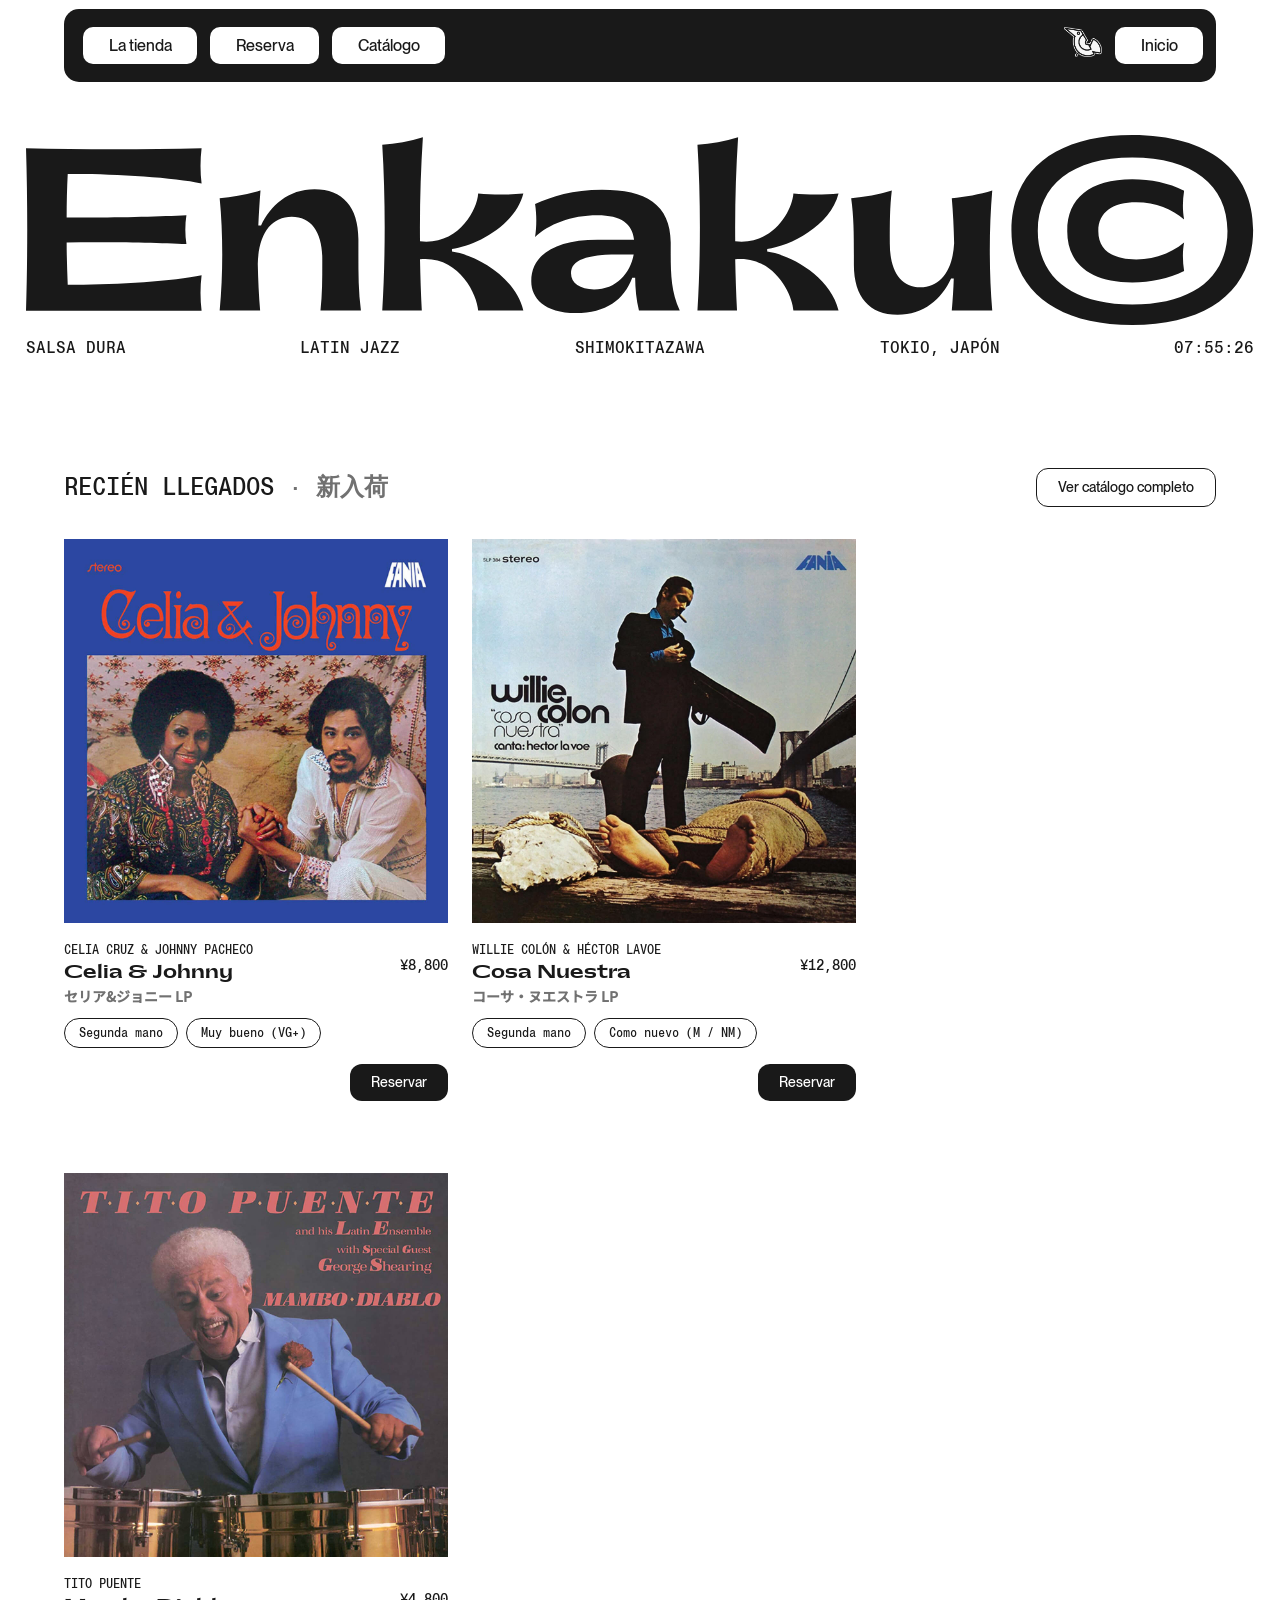
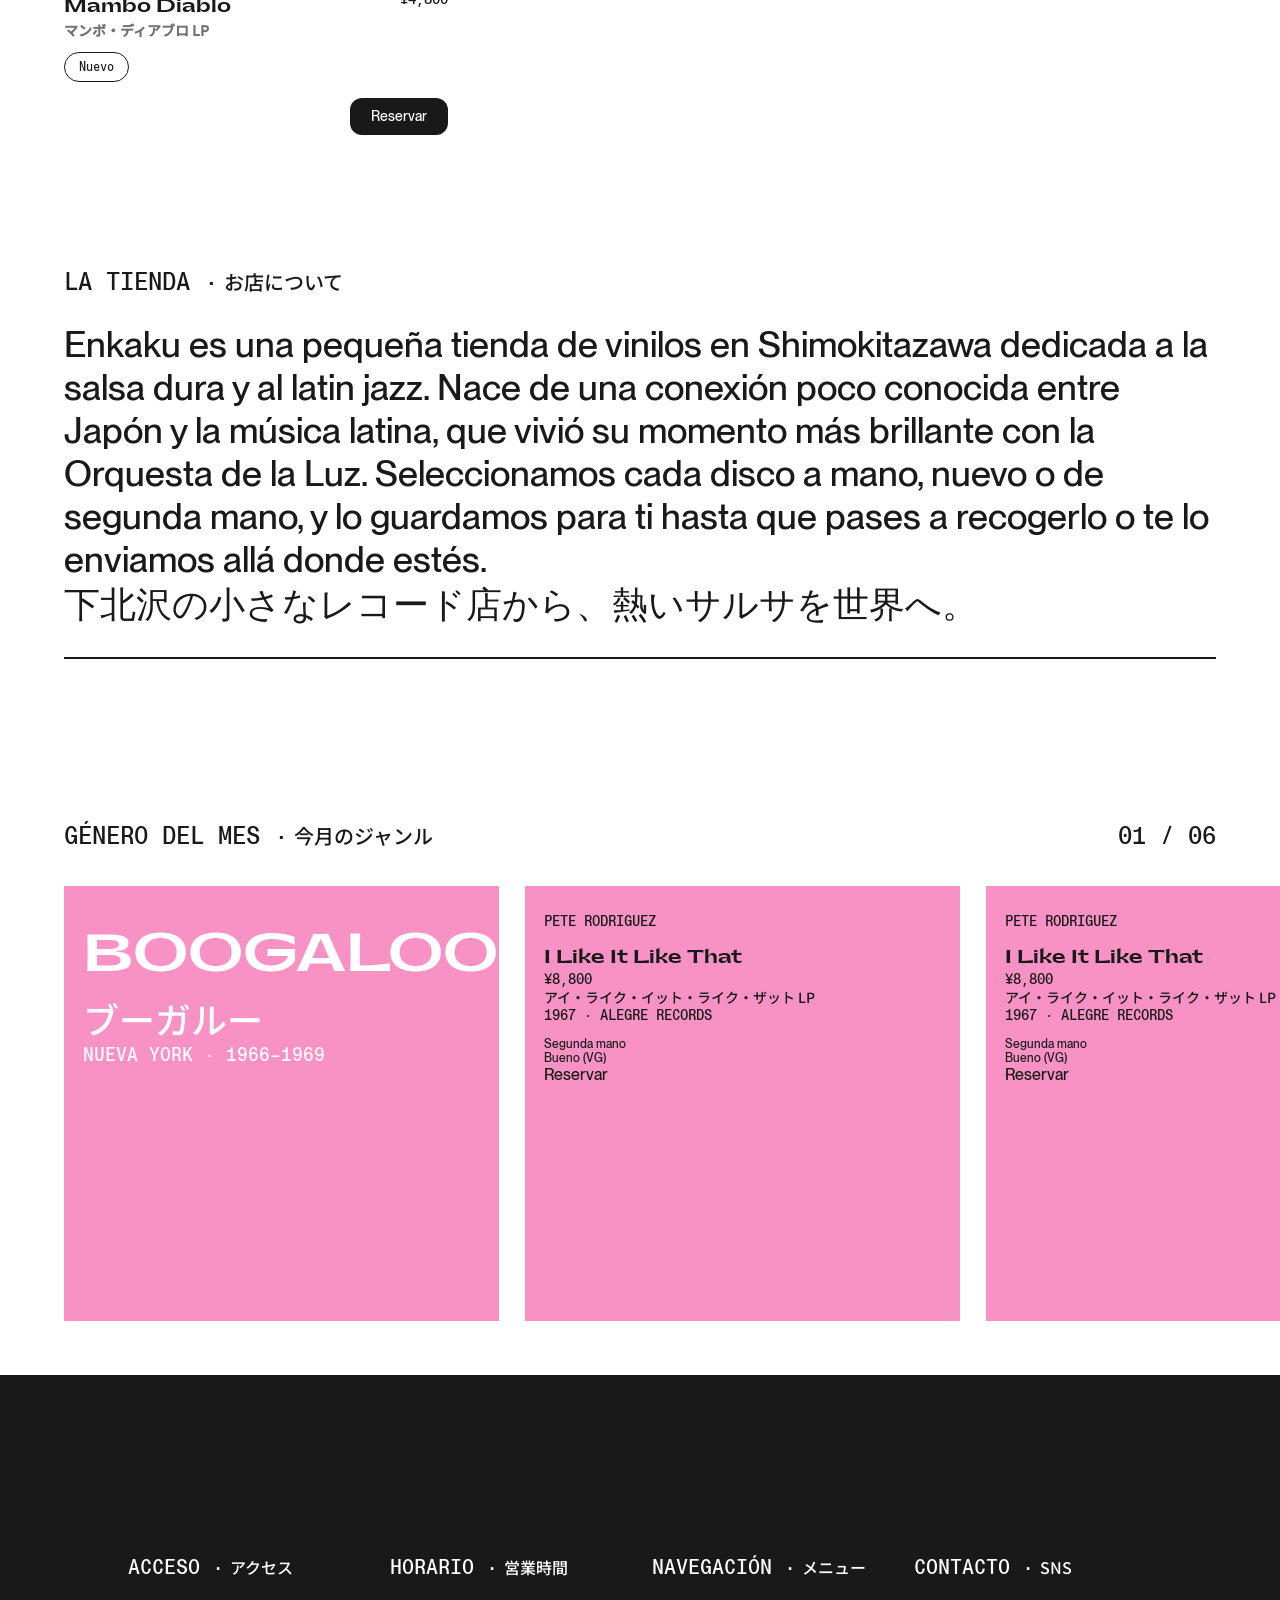
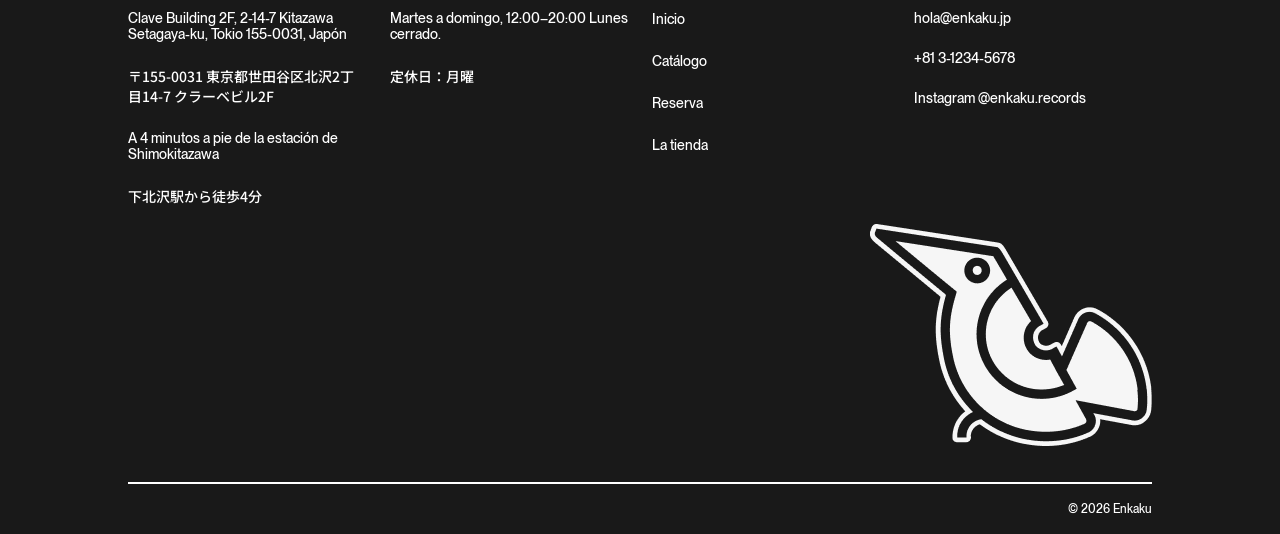
==== commit cb314af5: "reserva_ventana_modal" ====
--- a/index.html
+++ b/index.html
@@ -331,13 +331,13 @@
                 </div>
                 <div class="footer_texto_texto">
                     <div>
-                        <a class="footer_texto_espanol bottom_rosa" href="">Inicio</a>
-                    </div>
-                    <div>
-                        <a class="footer_texto_espanol bottom_amarillo" href="">Catálogo</a>
-                    </div>
-                    <div>
-                        <a class="footer_texto_espanol bottom_rosa" href="">Reserva</a>
+                        <a class="footer_texto_espanol bottom_rosa" href="/index.html">Inicio</a>
+                    </div>
+                    <div>
+                        <a class="footer_texto_espanol bottom_amarillo" href="/catalogo/index.html">Catálogo</a>
+                    </div>
+                    <div>
+                        <a class="footer_texto_espanol bottom_rosa" href="/formulario.html">Reserva</a>
                     </div>
                     <div>
                         <a class="footer_texto_espanol bottom_azul" href="">La tienda</a>
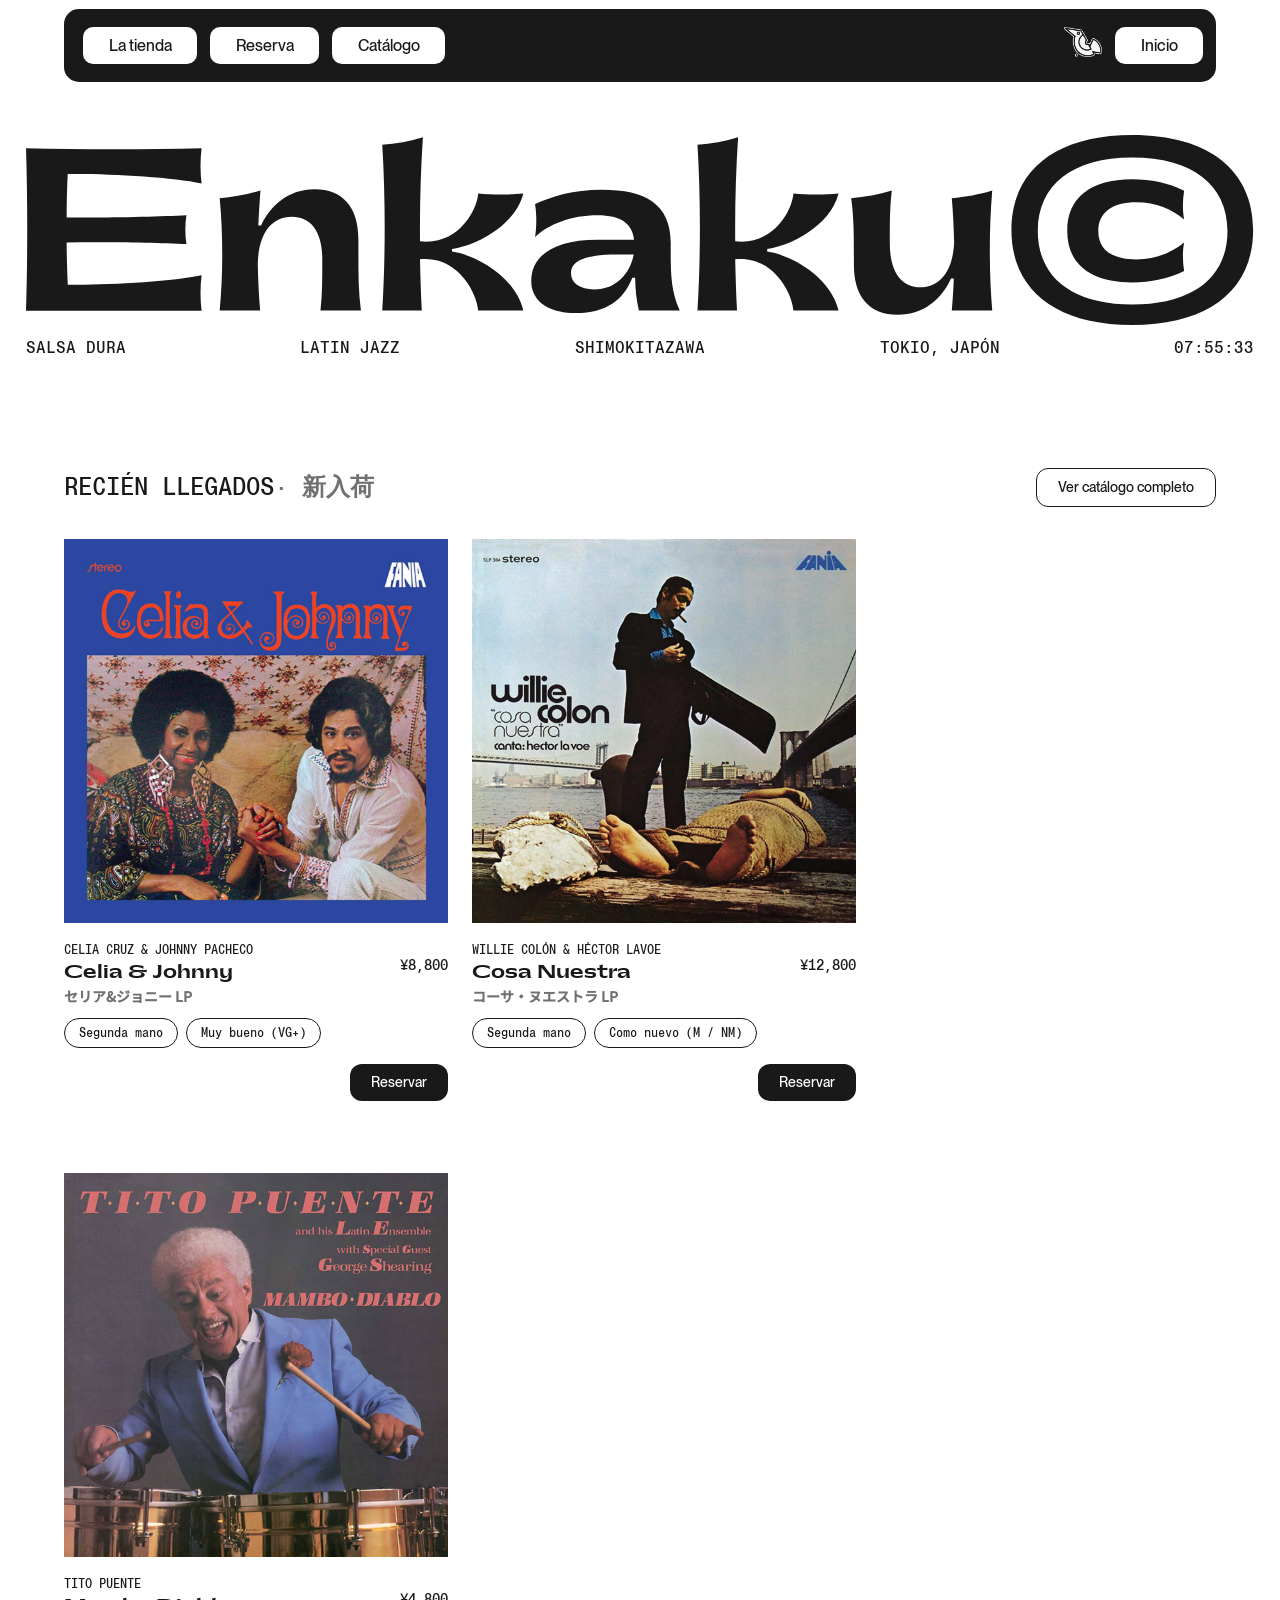
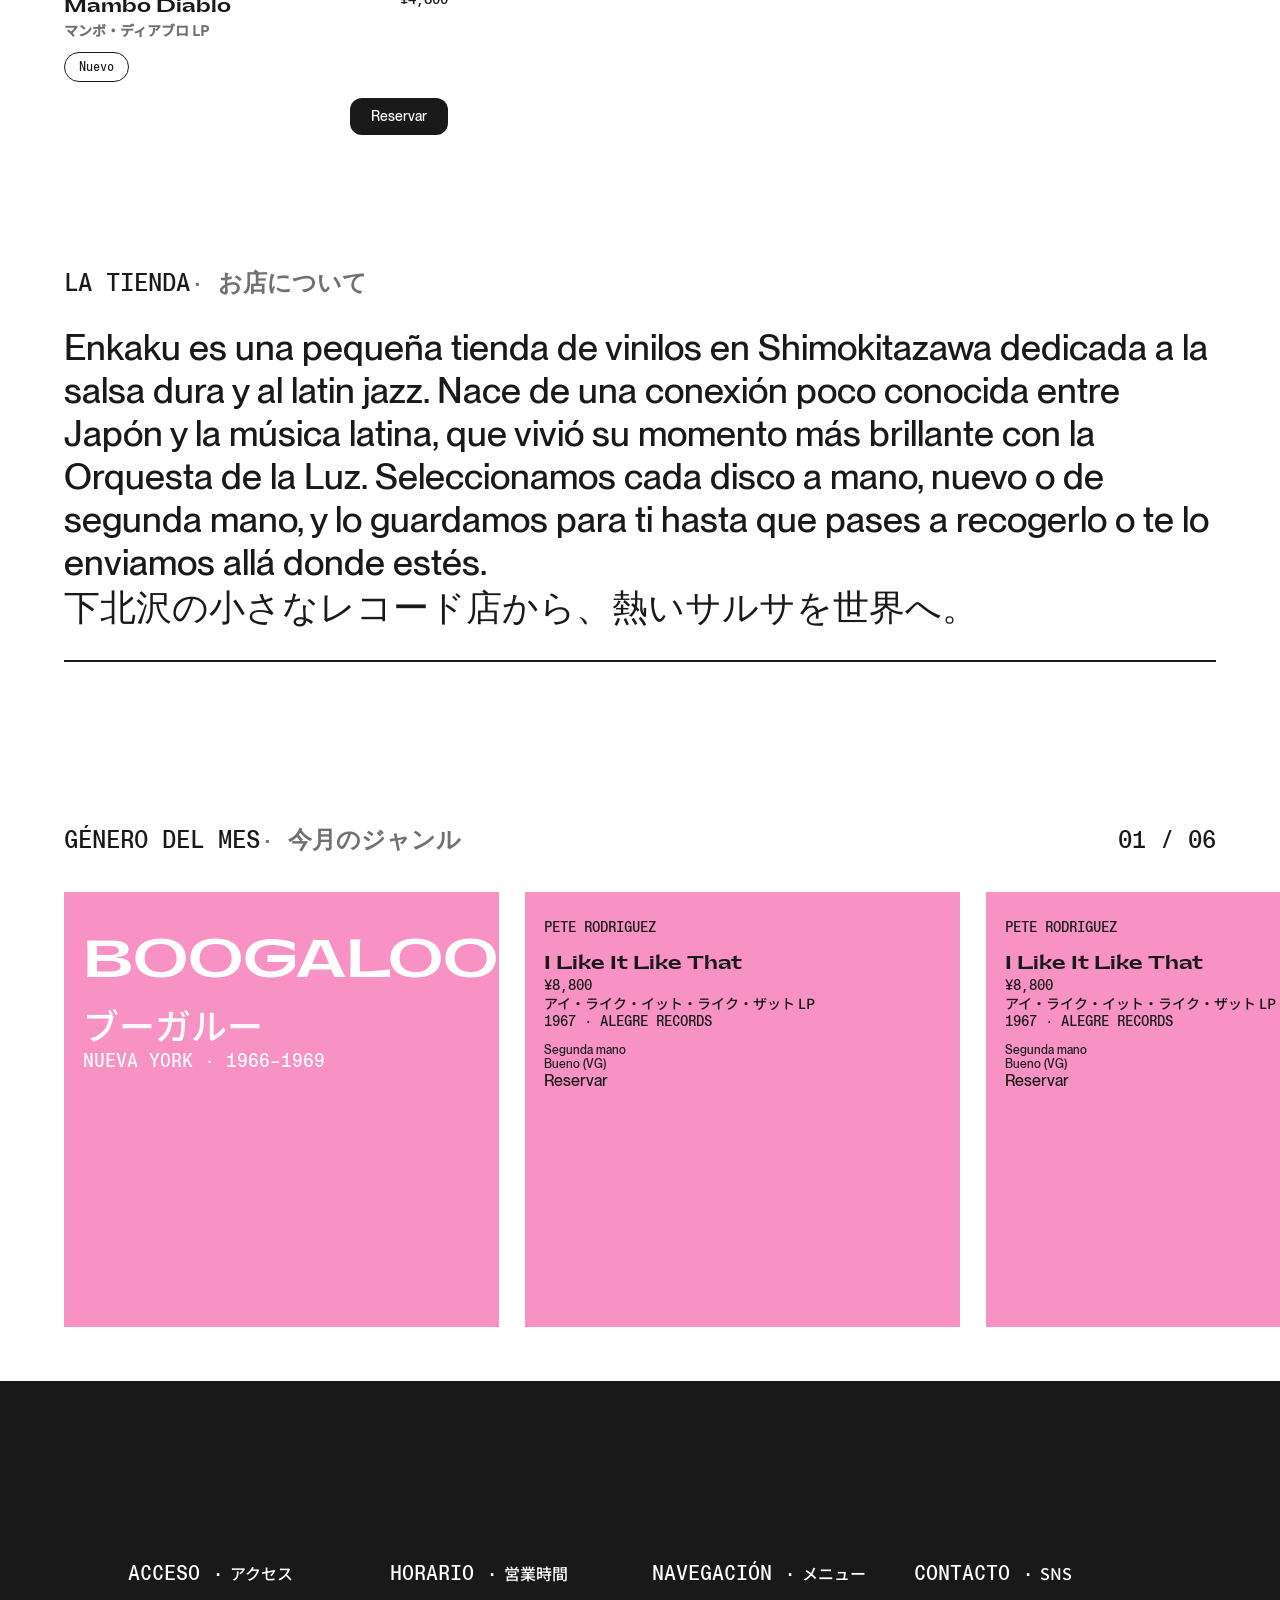
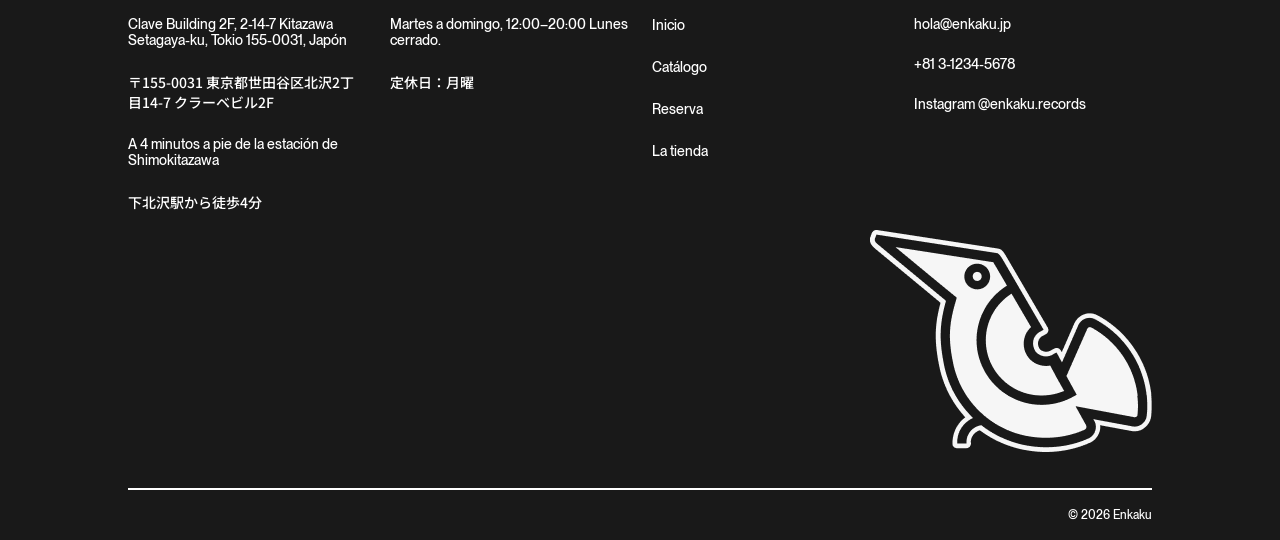
==== commit 46d728c7: "reserva" ====
--- a/index.html
+++ b/index.html
@@ -55,7 +55,7 @@
         <div class="content">
             <div class="productos_titulo">
                 <div class="titulo-seccion">
-                    <h1 class="txt-es" data-jp="· 新入荷">Recién llegados <span class="txt-jp"></span></h1>
+                    <h1 class="txt-es" data-jp="· 新入荷">Recién llegados<span class="txt-jp"></span></h1>
                 </div>
                 <div class="btn-seccion">
                     <a href="/catalogo/" class="btn-catalogo">Ver catálogo completo</a>
@@ -137,8 +137,7 @@
     <section class="explicacion">
         <div>
             <div>
-                <p class="enunciado_español">LA TIENDA ·</p>
-                <p class="enunciado_japones">お店について</p>
+                <h1 class="txt-es" data-jp="· お店について">LA TIENDA<span class="txt-jp"></span></h1>
             </div>
             <div>
                 <p class="parrafo">Enkaku es una pequeña tienda de vinilos en Shimokitazawa dedicada a la salsa dura y al latin jazz. Nace de una conexión poco conocida entre Japón y la música latina, que vivió su momento más brillante con la Orquesta de la Luz. Seleccionamos cada disco a mano, nuevo o de segunda mano, y lo guardamos para ti hasta que pases a recogerlo o te lo enviamos allá donde estés.</p>
@@ -189,8 +188,7 @@
     <section class="genero_del_mes section">
         <div class="genero_titulo">
             <div>
-                <p class="enunciado_español">GÉNERO DEL MES ·</p>
-                <p class="enunciado_japones">今月のジャンル</p>
+                <h1 class="txt-es" data-jp="· 今月のジャンル">GÉNERO DEL MES<span class="txt-jp"></span></h1>
             </div>
             <div>
                 <p class="enunciado_español">01 / 06</p>
--- a/css/style.css
+++ b/css/style.css
@@ -473,4 +473,25 @@
     margin: 0;
     padding: 2vh 0vw 2vh 0vw;
     font-size: var(--tamaño-12px);
+}
+
+
+
+
+
+
+
+
+
+.modal__reserva_A {
+    box-sizing: border-box;
+    margin: 0vh 0vw 4vh 0vw;
+    padding: 4vh 0vw 4vh 0vw;
+    background-color: #FFC20E;
+    display: flex;
+    flex-direction: column;
+    justify-content: center;
+    align-items: center;
+    width: 50%;
+    height: 50%;
 }
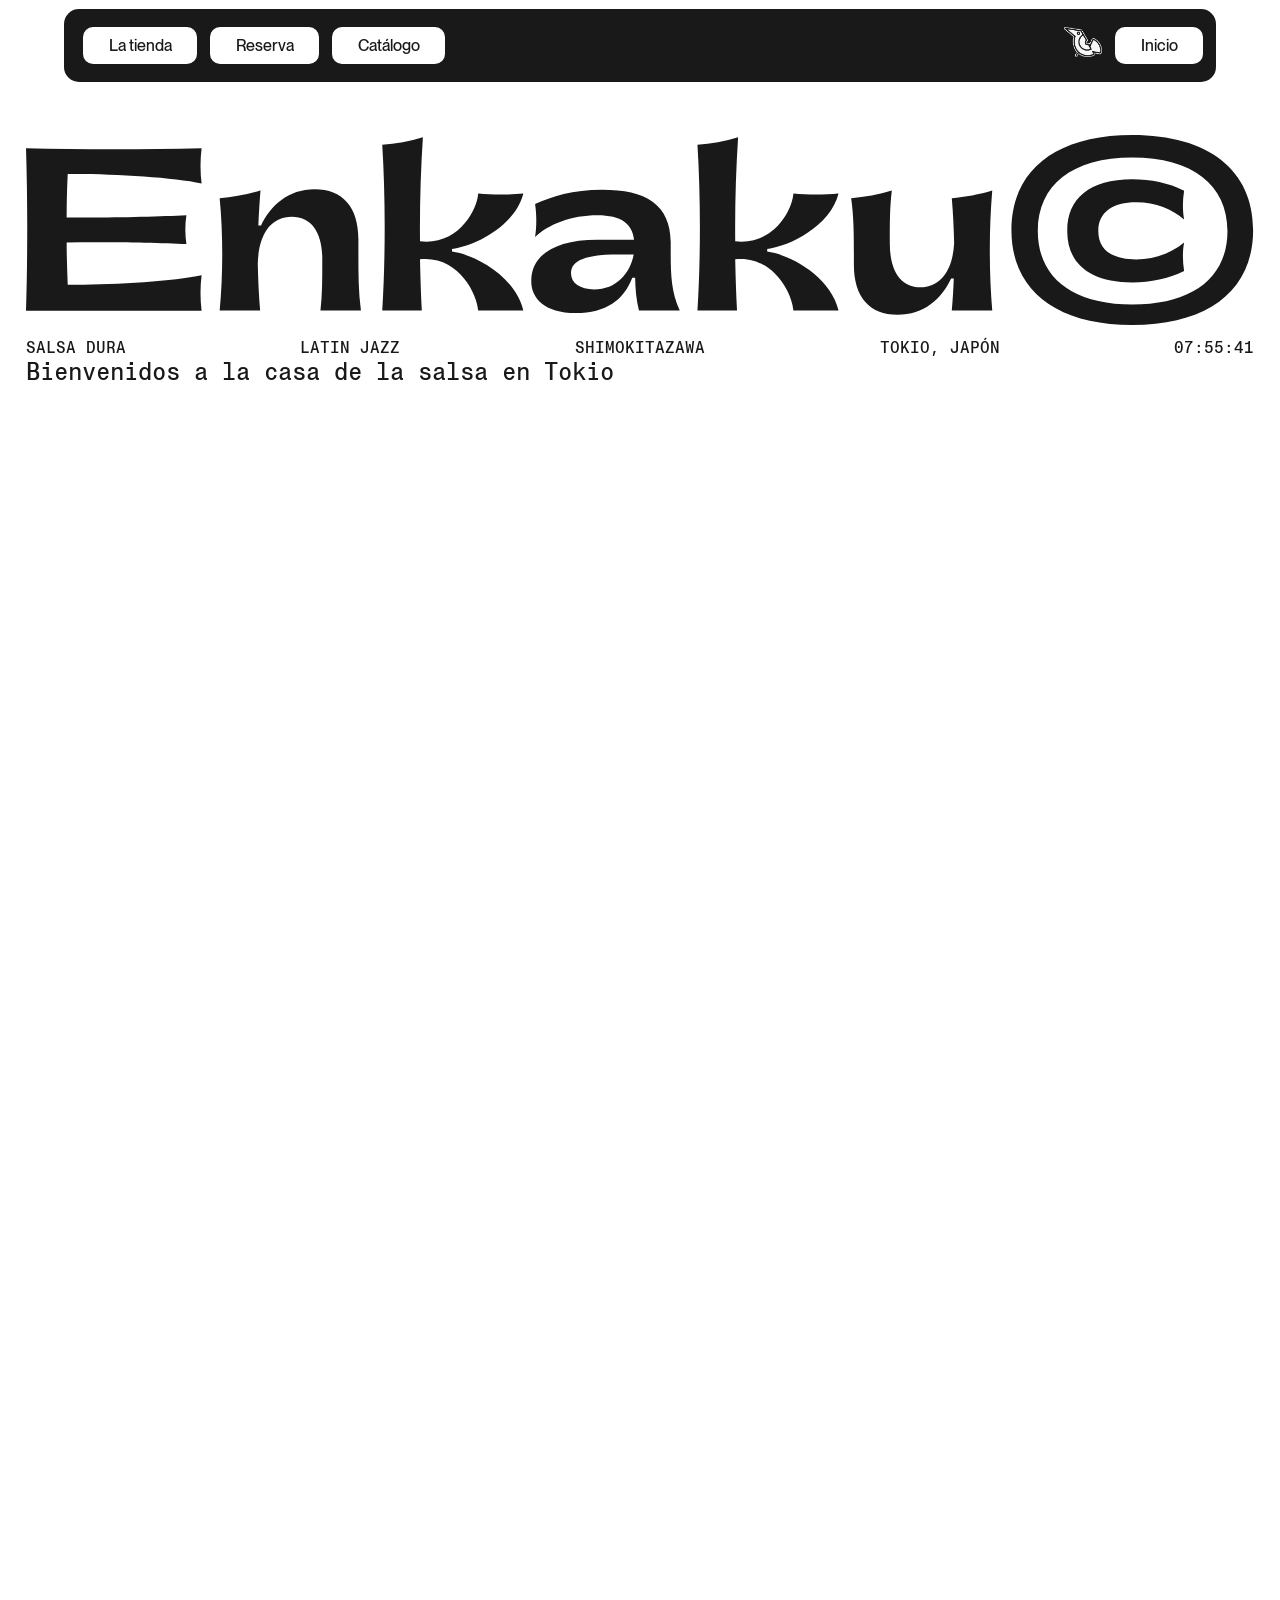
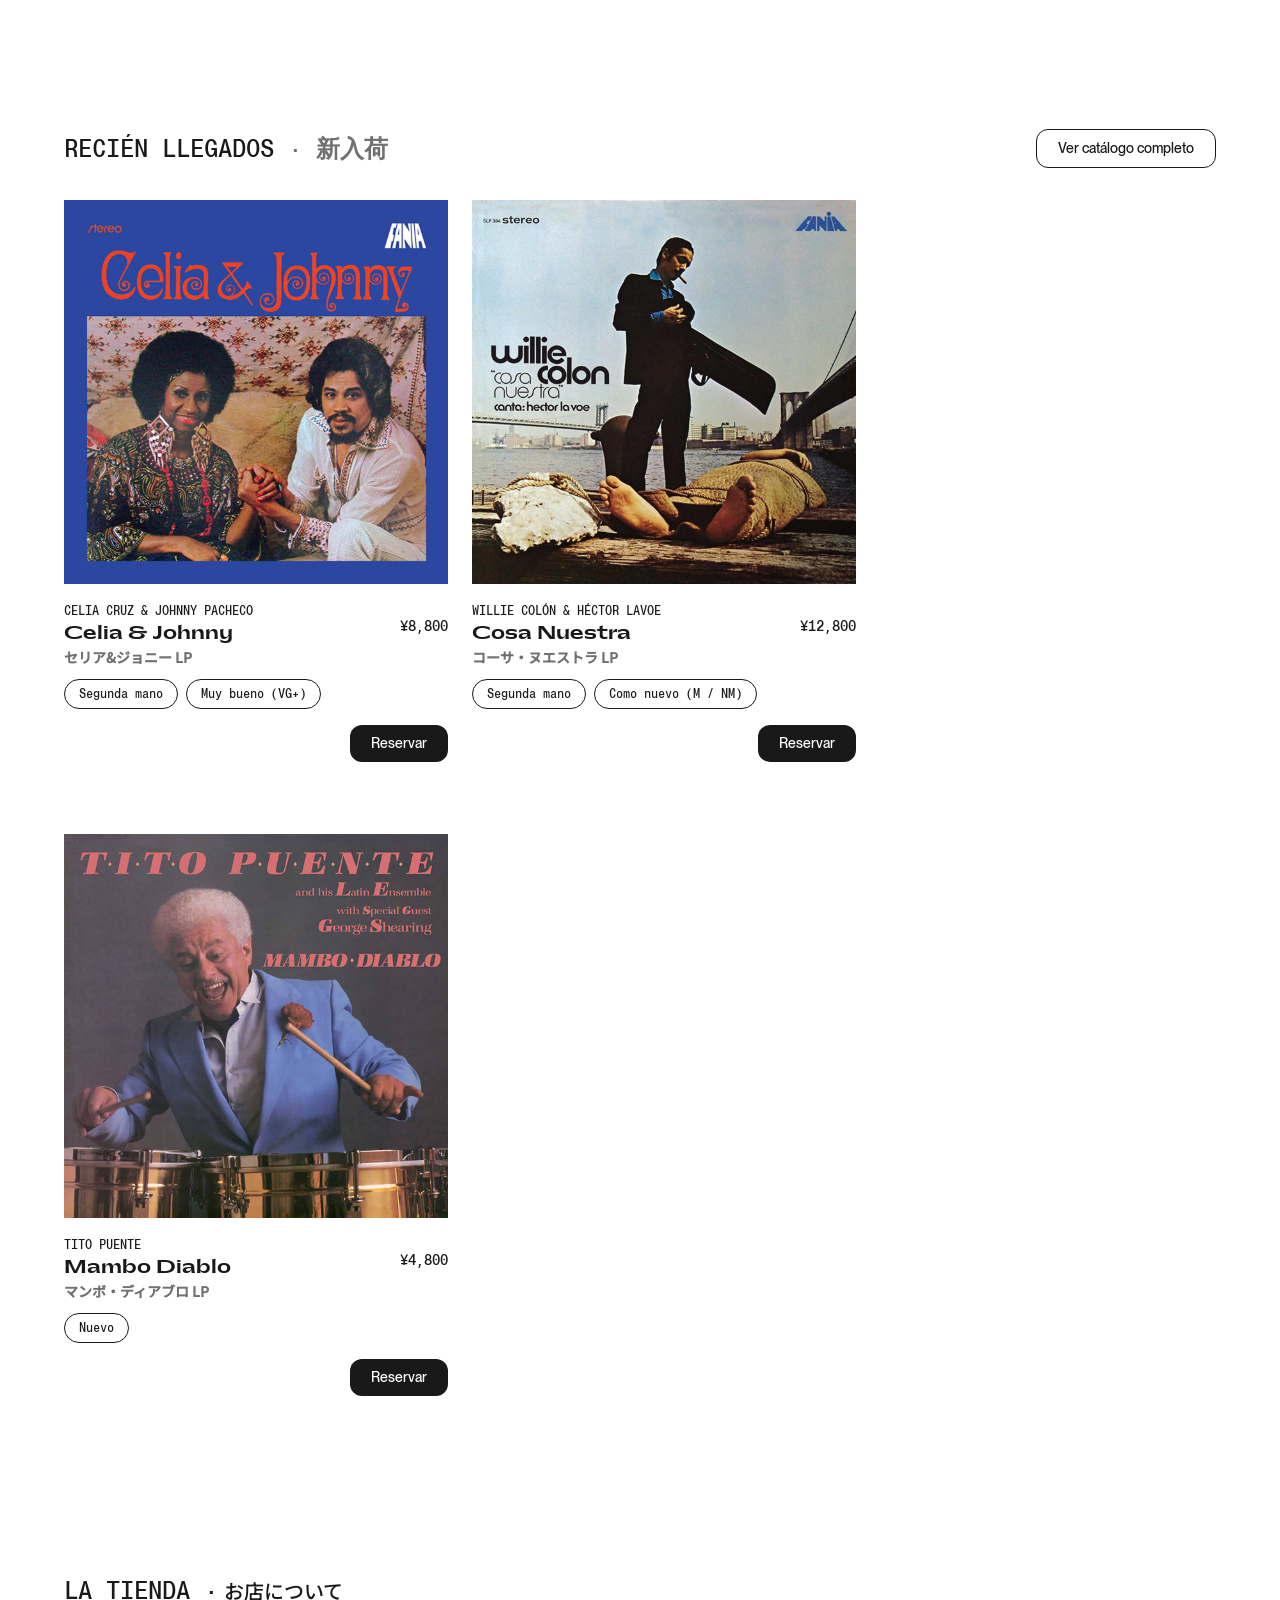
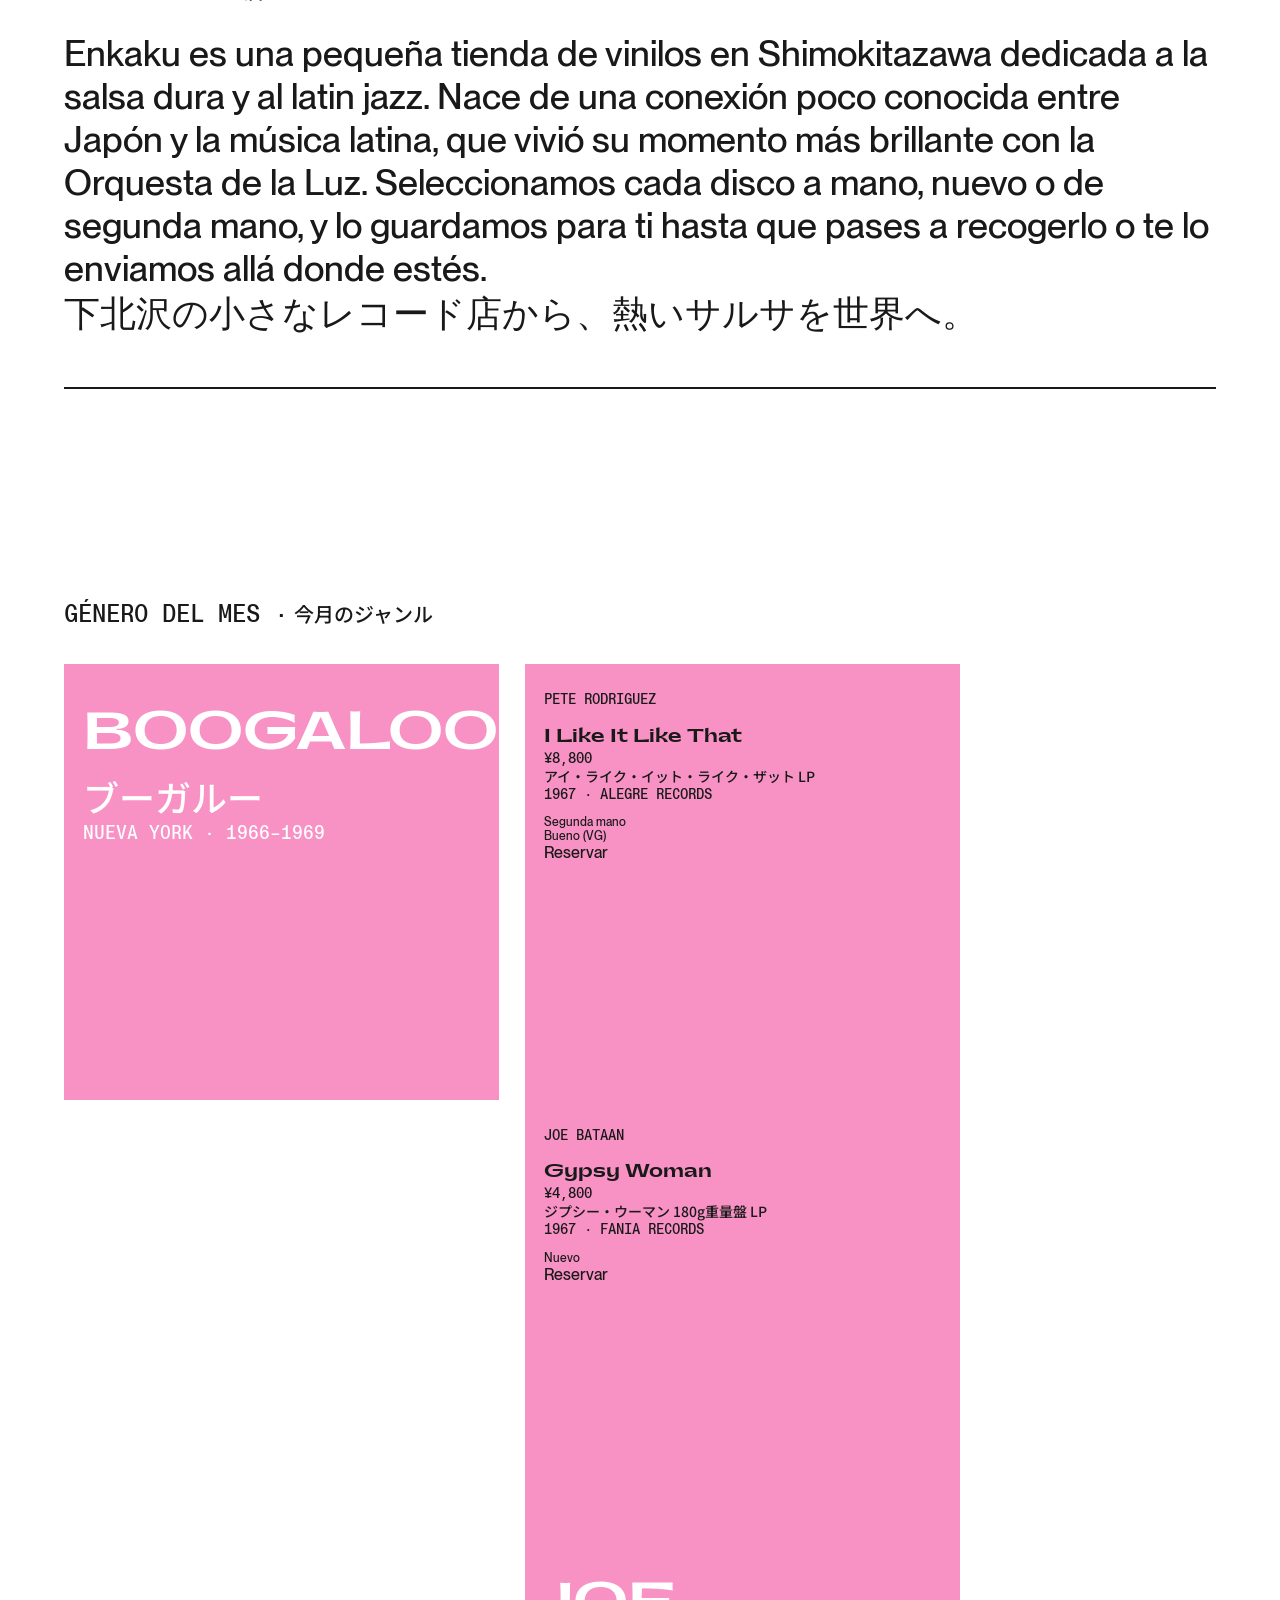
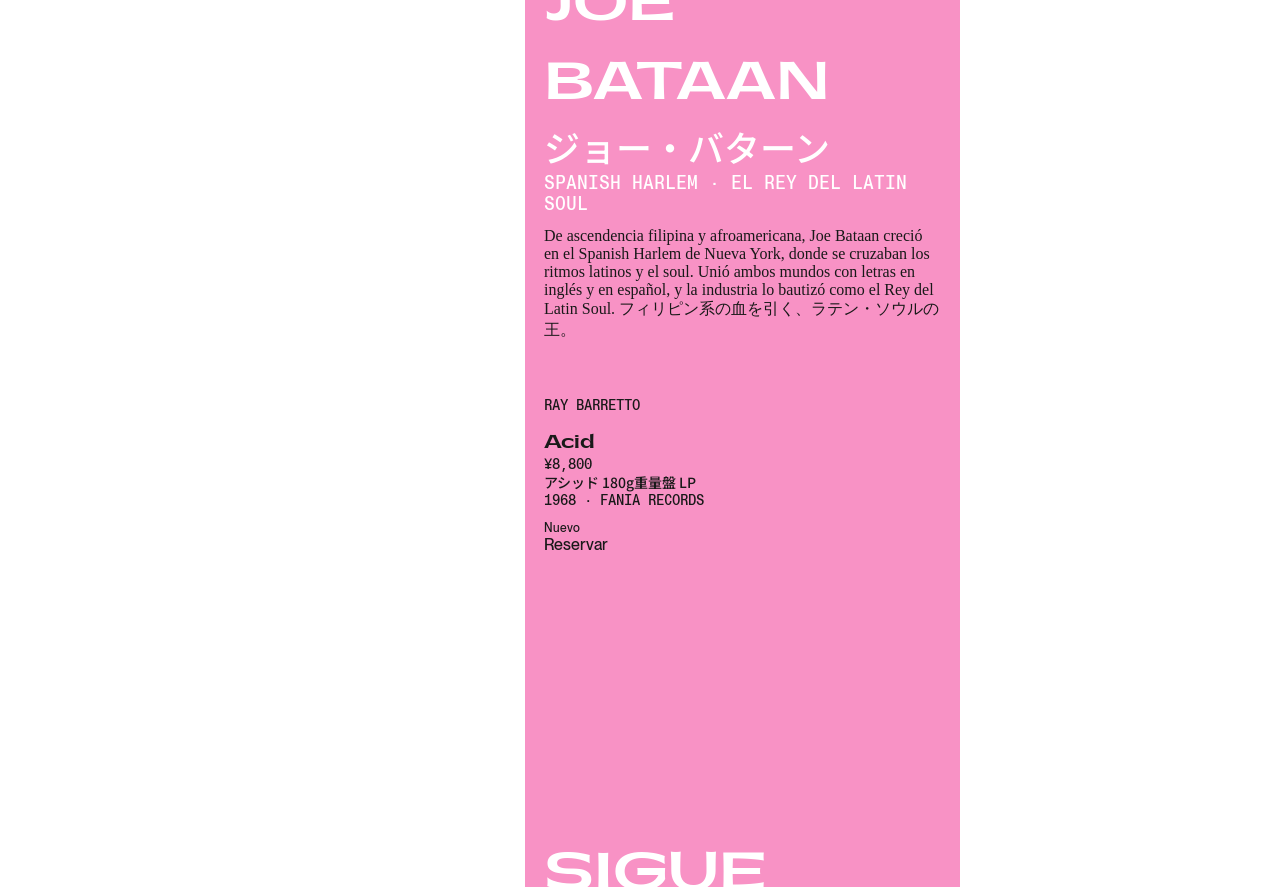
==== commit a0ebcab2: "Update Home Actualización de hero section, genero del mes, inclusión de header y footer que estaban " ====
--- a/index.html
+++ b/index.html
@@ -5,8 +5,8 @@
     <meta name="viewport" content="width=device-width, initial-scale=1.0">
     <title>| Enkaku &copy;</title>
     <link rel="icon" type="image/svg+xml" href="assets/img/favicon.svg">
-    <link rel="stylesheet" href="../assets/css/style.css">
-    <link rel="stylesheet" href="../css/style.css">
+    <link rel="stylesheet" href="/assets/css/style.css">
+    <link rel="stylesheet" href="/css/style.css">
 </head>
 
 <body>
@@ -23,7 +23,7 @@
                 <div>
                     <a class="bottom_catalogo" href="/catalogo/index.html">Catálogo</a>
                 </div>
-            </div>
+            </div> 
             <div>
                 <img src="assets/img/KAKU1.png" alt="">
                 <div>
@@ -48,14 +48,26 @@
                     </li>
                 </ul>
             </div>
+            <div class="title-hero">
+                <div class="title-ppal">
+                    <h1 aria-label="Bienvenidos a la casa de la salsa en Tokio">
+                        <span id="titulo-typed">Bienvenidos a la casa de la salsa en Tokio</span>
+                    </h1>
+                </div>
+                <div class="icon-hero">
+                    <picture >
+                        <source media="(max-width: 768px)" srcset="assets/img/enkaku-hiro.svg">
+                        <img id="draggable" src="assets/img/enkaku-hiro-text.svg" alt="Enkaku">
+                    </picture>
+                </div>
+            </div>
         </div>
     </section>
-
     <section class="productos section catalogo">
         <div class="content">
             <div class="productos_titulo">
                 <div class="titulo-seccion">
-                    <h1 class="txt-es" data-jp="· 新入荷">Recién llegados<span class="txt-jp"></span></h1>
+                    <h2 class="txt-es" data-jp="· 新入荷">Recién llegados <span class="txt-jp"></span></h2>
                 </div>
                 <div class="btn-seccion">
                     <a href="/catalogo/" class="btn-catalogo">Ver catálogo completo</a>
@@ -81,7 +93,7 @@
                             <p class="disco_etiquetas">Muy bueno (VG+)</p>
                         </div>
                         <div class="productos_opciones_texto_bottom">
-                            <a href="" class="btn-reservar">Reservar</a>
+                            <a href="formulario.html" class="btn-reservar">Reservar</a>
                         </div>
                     </div>
                 </div>
@@ -104,7 +116,7 @@
                             <p class="disco_etiquetas">Como nuevo (M / NM)</p>
                         </div>
                         <div class="productos_opciones_texto_bottom">
-                            <a href="" class="btn-reservar">Reservar</a>
+                            <a href="formulario.html" class="btn-reservar">Reservar</a>
                         </div>
                     </div>
                 </div>
@@ -126,7 +138,7 @@
                             <p class="disco_etiquetas">Nuevo</p>
                         </div>
                         <div class="productos_opciones_texto_bottom">
-                            <a href="" class="btn-reservar">Reservar</a>
+                            <a href="formulario.html" class="btn-reservar">Reservar</a>
                         </div>
                     </div>
                 </div>
@@ -134,10 +146,11 @@
         </div>
     </section>
 
-    <section class="explicacion">
-        <div>
-            <div>
-                <h1 class="txt-es" data-jp="· お店について">LA TIENDA<span class="txt-jp"></span></h1>
+    <section class="explicacion section">
+        <div class="content">
+            <div>
+                <p class="enunciado_español">LA TIENDA ·</p>
+                <p class="enunciado_japones">お店について</p>
             </div>
             <div>
                 <p class="parrafo">Enkaku es una pequeña tienda de vinilos en Shimokitazawa dedicada a la salsa dura y al latin jazz. Nace de una conexión poco conocida entre Japón y la música latina, que vivió su momento más brillante con la Orquesta de la Luz. Seleccionamos cada disco a mano, nuevo o de segunda mano, y lo guardamos para ti hasta que pases a recogerlo o te lo enviamos allá donde estés.</p>
@@ -179,111 +192,117 @@
 
                     <div class="modal__pie">
                         <span class="modal__precio" id="modal-precio"></span>
-                        <a href="../reservar/" target="_blank" rel="noopener noreferrer" class="btn-reservar">Reservar</a>
+                        <a href="formulario.html" target="_blank" rel="noopener noreferrer" class="btn-reservar">Reservar</a>
                     </div>
                 </div>
             </div>
         </div>
 
     <section class="genero_del_mes section">
-        <div class="genero_titulo">
-            <div>
-                <h1 class="txt-es" data-jp="· 今月のジャンル">GÉNERO DEL MES<span class="txt-jp"></span></h1>
-            </div>
-            <div>
-                <p class="enunciado_español">01 / 06</p>
-            </div>
-        </div>
-        <div class="genero_fila">
-            <div class="genero_disco">
-                <div class="genero_disco_portada">
-                    <p class="disco_autor_titulo">BOOGALOO</p>
-                    <p class="disco_japones_genero">ブーガルー</p>
-                    <p class="disco_nombre_titulo">NUEVA YORK · 1966–1969</p>
-                </div>
-            </div>
-            <div class="genero_disco">
-                <div class="genero_disco_img">
-                    <img src="assents/img/portada_i_like_that.jpg" alt=""> 
-                </div>
-                <div class="genero_disco_texto">
-                    <p class="disco_nombre_genero">PETE RODRIGUEZ</p>
-                    <div>
-                        <div class="productos_opciones_texto_autor">
-                            <p class="disco_autor">I Like It Like That</p>
-                            <p class="disco_precio">¥8,800</p>
-                        </div>
-                        <p class="disco_japones">アイ・ライク・イット・ライク・ザット LP </p>
-                    </div>
-                    <p class="disco_nombre_genero">1967 · ALEGRE RECORDS</p>
-                    <div class="productos_opciones_texto_etiquetas">
-                        <p class="disco_etiquetas">Segunda mano</p>
-                        <p class="disco_etiquetas">Bueno (VG)</p>
-                    </div>
-                    <div class="productos_opciones_texto_bottom">
-                        <a href="">Reservar</a>
-                    </div>
-                </div>
-            </div>
-            <div class="genero_disco">
-                <div class="genero_disco_img">
-                    <img src="assents/img/portada_i_like_that.jpg" alt=""> 
-                </div>
-                <div class="genero_disco_texto">
-                    <p class="disco_nombre_genero">PETE RODRIGUEZ</p>
-                    <div>
-                        <div class="productos_opciones_texto_autor">
-                            <p class="disco_autor">I Like It Like That</p>
-                            <p class="disco_precio">¥8,800</p>
-                        </div>
-                        <p class="disco_japones">アイ・ライク・イット・ライク・ザット LP </p>
-                    </div>
-                    <p class="disco_nombre_genero">1967 · ALEGRE RECORDS</p>
-                    <div class="productos_opciones_texto_etiquetas">
-                        <p class="disco_etiquetas">Segunda mano</p>
-                        <p class="disco_etiquetas">Bueno (VG)</p>
-                    </div>
-                    <div class="productos_opciones_texto_bottom">
-                        <a href="">Reservar</a>
-                    </div>
-                </div>
-            </div>
-            <div class="genero_disco">
-                <div class="genero_disco_portada">
-                    <p class="disco_autor_titulo">BOOGALOO</p>
-                    <p class="disco_japones_genero">ブーガルー</p>
-                    <p class="disco_nombre_titulo">NUEVA YORK · 1966–1969</p>
-                </div>
-            </div>
-            <div class="genero_disco">
-                <div class="genero_disco_img">
-                    <img src="assents/img/portada_i_like_that.jpg" alt=""> 
-                </div>
-                <div class="genero_disco_texto">
-                    <p class="disco_nombre_genero">PETE RODRIGUEZ</p>
-                    <div>
-                        <div class="productos_opciones_texto_autor">
-                            <p class="disco_autor">I Like It Like That</p>
-                            <p class="disco_precio">¥8,800</p>
-                        </div>
-                        <p class="disco_japones">アイ・ライク・イット・ライク・ザット LP </p>
-                    </div>
-                    <p class="disco_nombre_genero">1967 · ALEGRE RECORDS</p>
-                    <div class="productos_opciones_texto_etiquetas">
-                        <p class="disco_etiquetas">Segunda mano</p>
-                        <p class="disco_etiquetas">Bueno (VG)</p>
-                    </div>
-                    <div class="productos_opciones_texto_bottom">
-                        <a href="">Reservar</a>
-                    </div>
-                </div>
-            </div>
-            <div class="genero_disco">
-                <div class="genero_disco_portada">
-                    <p class="disco_autor_titulo">BOOGALOO</p>
-                    <p class="disco_japones_genero">ブーガルー</p>
-                    <p class="disco_nombre_titulo">NUEVA YORK · 1966–1969</p>
-                </div>
+        <div class="content">
+            <div class="genero_titulo">
+                <div>
+                    <p class="enunciado_español">GÉNERO DEL MES ·</p>
+                    <p class="enunciado_japones">今月のジャンル</p>
+                </div>
+            </div>
+            <div class="genero_fila">
+                <div class="genero_disco">
+                    <div class="genero_disco_portada verde">
+                        <p class="disco_autor_titulo">BOOGALOO</p>
+                        <p class="disco_japones_genero">ブーガルー</p>
+                        <p class="disco_nombre_titulo">NUEVA YORK · 1966–1969</p>
+                    </div>
+                </div>
+                <div class="slideshow__pantalla">
+                    <div class="genero_disco slide slide-1">
+                        <div class="genero_disco_img">
+                            <img src="assets/img/portada_i_like_that.jpg" alt="I Like It Like That"> 
+                        </div>
+                        <div class="genero_disco_texto">
+                            <p class="disco_nombre_genero">PETE RODRIGUEZ</p>
+                            <div>
+                                <div class="productos_opciones_texto_autor">
+                                    <p class="disco_autor">I Like It Like That</p>
+                                    <p class="disco_precio">¥8,800</p>
+                                </div>
+                                <p class="disco_japones">アイ・ライク・イット・ライク・ザット LP </p>
+                            </div>
+                            <p class="disco_nombre_genero">1967 · ALEGRE RECORDS</p>
+                            <div class="productos_opciones_texto_etiquetas">
+                                <p class="disco_etiquetas">Segunda mano</p>
+                                <p class="disco_etiquetas">Bueno (VG)</p>
+                            </div>
+                            <div class="productos_opciones_texto_bottom">
+                                <a href="formulario.html" target="_blank" rel="noopener noreferrer">Reservar</a>
+                            </div>
+                        </div>
+                    </div>
+                    <div class="genero_disco slide slide-2">
+                        <div class="genero_disco_img">
+                            <img src="assets/img/portada_gypsy_woman.jpg" alt="Gypsy Woman"> 
+                        </div>
+                        <div class="genero_disco_texto">
+                            <p class="disco_nombre_genero">JOE BATAAN</p>
+                            <div>
+                                <div class="productos_opciones_texto_autor">
+                                    <p class="disco_autor">Gypsy Woman</p>
+                                    <p class="disco_precio">¥4,800</p>
+                                </div>
+                                <p class="disco_japones">ジプシー・ウーマン 180g重量盤 LP</p>
+                            </div>
+                            <p class="disco_nombre_genero">1967 · FANIA RECORDS</p>
+                            <div class="productos_opciones_texto_etiquetas">
+                                <p class="disco_etiquetas">Nuevo</p>
+                            </div>
+                            <div class="productos_opciones_texto_bottom">
+                                <a href="formulario.html" target="_blank" rel="noopener noreferrer">Reservar</a>
+                            </div>
+                        </div>
+                    </div>
+                    <div class="genero_disco slide slide-3">
+                        <div class="genero_disco_portada">
+                            <p class="disco_autor_titulo">JOE BATAAN</p>
+                            <p class="disco_japones_genero">ジョー・バターン</p>
+                            <p class="disco_nombre_titulo">SPANISH HARLEM · EL REY DEL LATIN SOUL</p>
+                            <div class="disco-descipcion">
+                                De ascendencia filipina y afroamericana, Joe Bataan creció en el Spanish Harlem de Nueva York, donde se cruzaban los ritmos latinos y el soul. Unió ambos mundos con letras en inglés y en español, y la industria lo bautizó como el Rey del Latin Soul. フィリピン系の血を引く、ラテン・ソウルの王。
+                            </div>
+                        </div>
+                    </div>
+                    <div class="genero_disco slide slide-4">
+                        <div class="genero_disco_img">
+                            <img src="assets/img/portada_acid.jpg" alt="Acid"> 
+                        </div>
+                        <div class="genero_disco_texto">
+                            <p class="disco_nombre_genero">RAY BARRETTO</p>
+                            <div>
+                                <div class="productos_opciones_texto_autor">
+                                    <p class="disco_autor">Acid</p>
+                                    <p class="disco_precio">¥8,800</p>
+                                </div>
+                                <p class="disco_japones">アシッド 180g重量盤 LP</p>
+                            </div>
+                            <p class="disco_nombre_genero">1968 · FANIA RECORDS</p>
+                            <div class="productos_opciones_texto_etiquetas">
+                                <p class="disco_etiquetas">Nuevo</p>
+                            </div>
+                            <div class="productos_opciones_texto_bottom">
+                                <a href="formulario.html" target="_blank" rel="noopener noreferrer">Reservar</a>
+                            </div>
+                        </div>
+                    </div>
+                    <div class="genero_disco slide circulo">
+                        <a href="/catalogo/">
+                            <div class="genero_disco_portada">
+                                <p class="disco_autor_titulo">SIGUE BUSCANDO</p>
+                                <p class="disco_japones_genero">もっと掘る</p>
+                                <p class="disco_nombre_titulo">VER CATÁLOGO COMPLETO <img src="assets/img/arrow_forward.svg" alt=""></p>
+                            </div>
+                        </a>
+                    </div>
+                </div>
+                
             </div>
         </div>
     </section>
@@ -368,7 +387,15 @@
     </footer>
 
     <script src="https://code.jquery.com/jquery-3.7.1.min.js"></script>
+    <script src="https://code.jquery.com/ui/1.14.2/jquery-ui.js"></script>
+    <script src="https://cdn.jsdelivr.net/npm/typed.js@2.0.12"></script>
     <script src="assets/js/script.js"></script>
     <script src="assets/js/modal.js"></script>
+    <script src="assets/js/hero_type.js"></script>
+    <script>
+    $( function() {
+        $( "#draggable" ).draggable();
+    });
+    </script>
 </body>
 </html>
--- a/assets/css/style.css
+++ b/assets/css/style.css
@@ -62,9 +62,9 @@
 a {
     text-decoration: none;
     color: var(--color-negro);
-    font-family: 'Franklin Gothic Medium', 'Arial Narrow', Arial, sans-serif;
-    font-weight: 400;
-}
+    font-family: "PP Neue Montreal Medium";
+}
+
 .txt-jp{
   color: #717171;
 }
--- a/css/style.css
+++ b/css/style.css
@@ -40,10 +40,6 @@
     --color-rosa: #F892C5;
     --color-amarillo: #FFC20E;
 
-    /* FUENTES
-    --fuente-principal: ;
-    --fuente-segundo: ;
-    --fuente-tercero: ; */
 
     /* TAMAÑO TEXTO */
     --tamaño-08px: 0.5rem;
@@ -72,6 +68,7 @@
     color: var(--color-negro);
     font-family: "PP Neue Montreal Medium";
 }
+
 .txt-jp{
   color: #717171;
 }
@@ -194,9 +191,6 @@
     font-size: var(--tamaño-14px);
     color: var(--color-blanco);
     font-family: "Noto Sans JP";
-}
-.footer_info.content {
-    padding: 0;
 }
 
 
@@ -479,19 +473,151 @@
 
 
 
+/* SECCION ENCUESTA */
+.encuesta {
+    box-sizing: border-box;
+    margin: 0;
+    padding: 10vh 10vw 5vh 10vw;
+    background-color: var(--color-blanco);
+}
+
+.formulario {
+    display: flex;
+    justify-content: space-between;
+    gap: 10vw;
+}
+
+.formulario_secciones > :nth-child(2) >  :nth-child(2) {
+    padding: 0vh 0vw 6vh 0vw;
+    border-bottom: var(--color-negro) solid 1px;
+}
+
+.seccion {
+    box-sizing: border-box;
+    margin: 4vh 0vw 4vh 0vw;
+    padding: 3vh 2vw;
+    border: var(--color-negro) solid 1px;
+    border-radius: 15px;
+}
+
+.titulo_seccion {
+    margin: 0vh 0vw 5vh 0vw;
+    padding: 1vh 0vw 4vh 0vw;
+    display: flex;
+    justify-content: left;
+    align-items: center;
+    gap: 0.5vw;
+    border-bottom: var(--color-negro) solid 1px;
+}
+
+.info_seccion {
+    margin: 0vh 0vw 3vh 0vw;
+    padding: 0vh 0vw 0vh 0vw;
+    display: flex;
+    justify-content: left;
+    align-items: center;
+    gap: 0.5vw;
+}
+
+.bottom_seccion {
+    margin: 5vh 0vw 0vh 0vw;
+    padding: 0vh 0vw 0vh 0vw;
+    display: flex;
+    justify-content: left;
+    align-items: center;
+    gap: 2vw;
+}
+
+.bottom_seccion_medio {
+    margin: 5vh 0vw 0vh 0vw;
+    padding: 0vh 0vw 0vh 0vw;
+    display: flex;
+    justify-content: space-between;
+    align-items: center;
+    gap: 2vw;
+}
+
+.contenedores {
+    box-sizing: border-box;
+    margin: 3vh 0vw 3vh 0vw;
+    padding: 5vh 0vw 0vh 0vw;
+    border: var(--color-negro) solid 1px;
+    border-radius: 50px;
+}
+
+.etiqueta_seccion {
+    box-sizing: border-box;
+    margin: 0vh 0vw 0vh 0vw;
+    padding: 1vh 2vw;
+    border: var(--color-negro) solid 1px;
+    border-radius: 50px;
+}
+
+.formulario_resumen {
+    box-sizing: border-box;
+    margin: 4vh 0vw 4vh 0vw;
+    padding: 3vh 2vw;
+    border: var(--color-negro) solid 1px;
+    border-radius: 15px;
+    position: sticky;
+    top: 15vh;
+    z-index: 100;
+    align-self: flex-start
+}
+
+
+
 
 
 
 
 .modal__reserva_A {
     box-sizing: border-box;
-    margin: 0vh 0vw 4vh 0vw;
-    padding: 4vh 0vw 4vh 0vw;
+    margin: 0vh 31vw 10vh 31vw;
+    padding: 15vh 0vw 5vh 0vw;
     background-color: #FFC20E;
     display: flex;
     flex-direction: column;
     justify-content: center;
     align-items: center;
-    width: 50%;
-    height: 50%;
+    border: var(--color-negro) solid 1px;
+    border-radius: 15px;
+}
+
+.modal__reserva_A > div {
+    background-color: #FFC20E;
+    display: flex;
+    flex-direction: column;
+    justify-content: center;
+    align-items: center;
+}
+
+.reserva_img {
+    width: 9vw;
+    height: auto;
+    padding: 0vh 0vw 5vh 0vw;
+}
+
+.reserva_texto {
+    display: flex;
+    flex-direction: column;
+    align-items: center;
+}
+
+.reserva_numero {
+    display: flex;
+    justify-content: center;
+    gap: 0.5vw;
+}
+
+.reserva_seguir {
+    padding: 2vh 2vw 2vh 2vw;
+    border: var(--color-negro) solid 1px;
+    border-radius: 15px;
+    background-color: var(--color-blanco);
+}
+
+.reserva_volver {
+    border-bottom: var(--color-negro) solid 1.5px;
+
 }
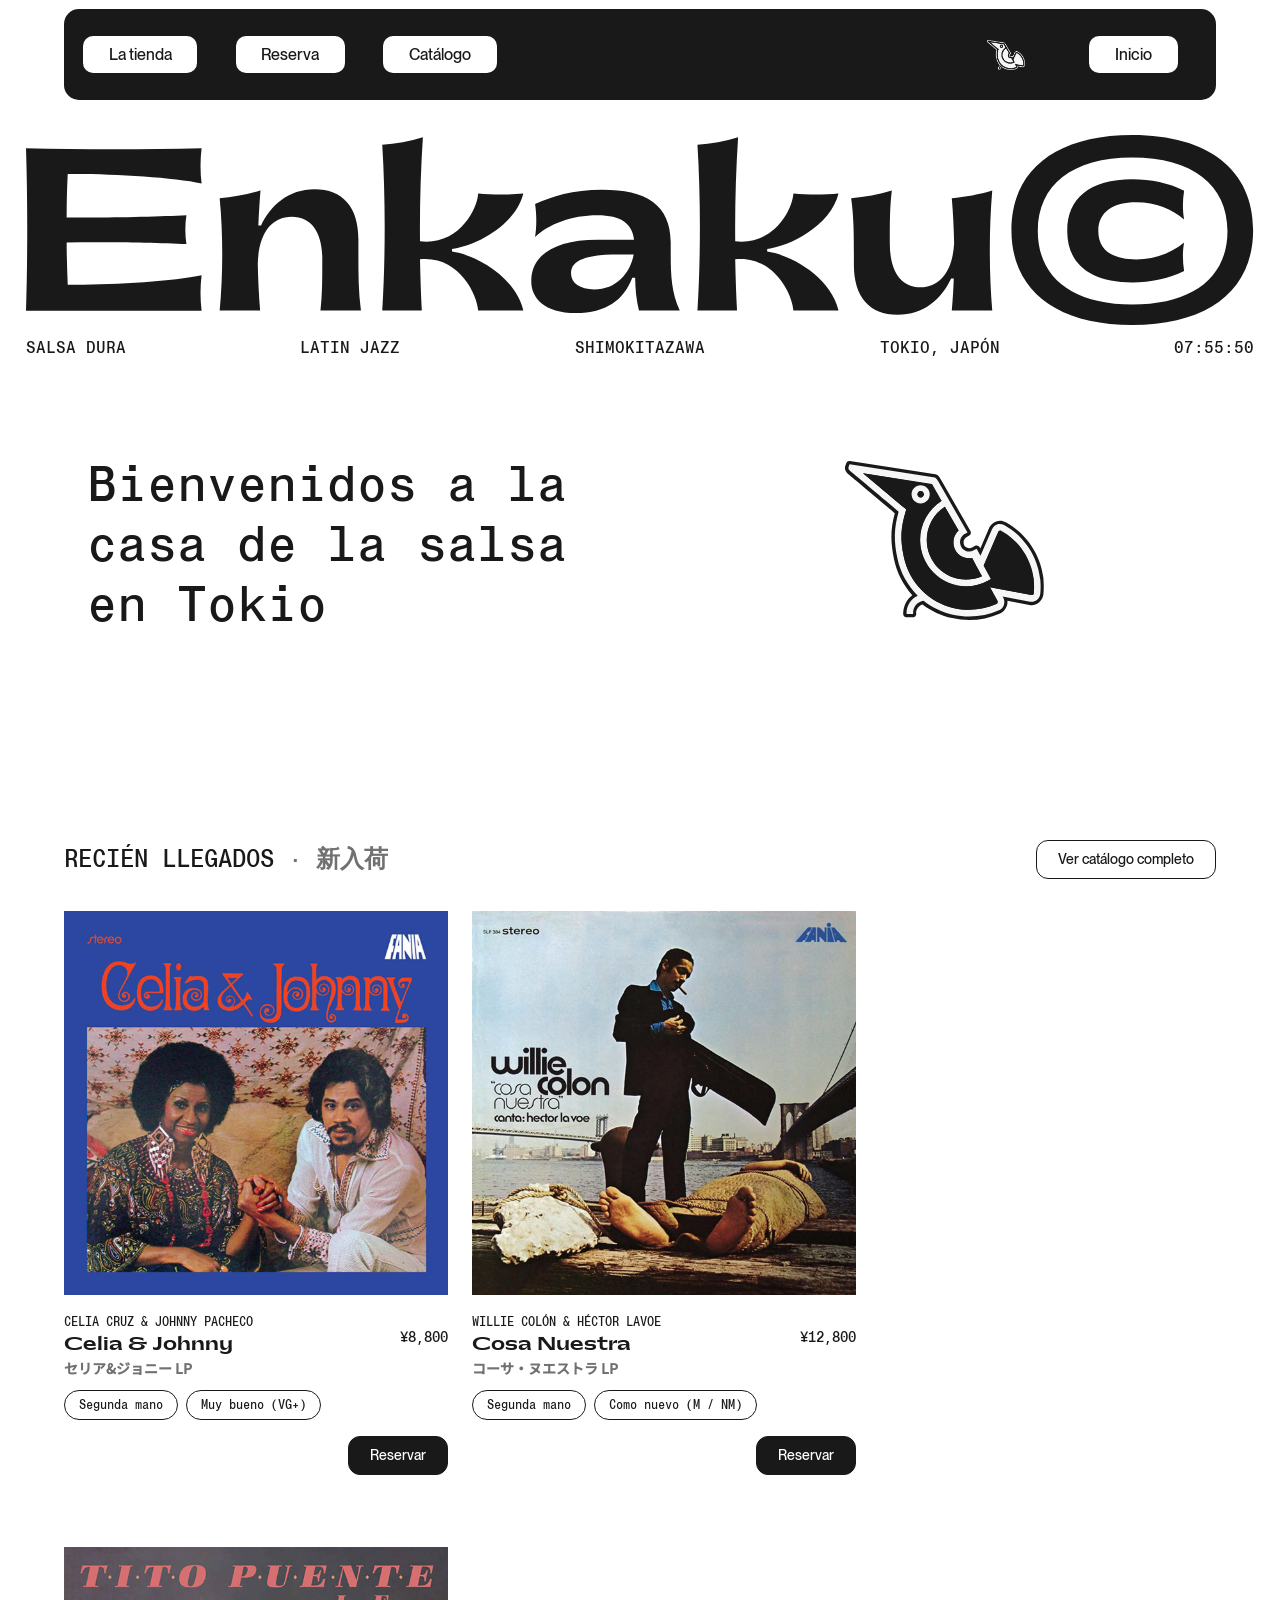
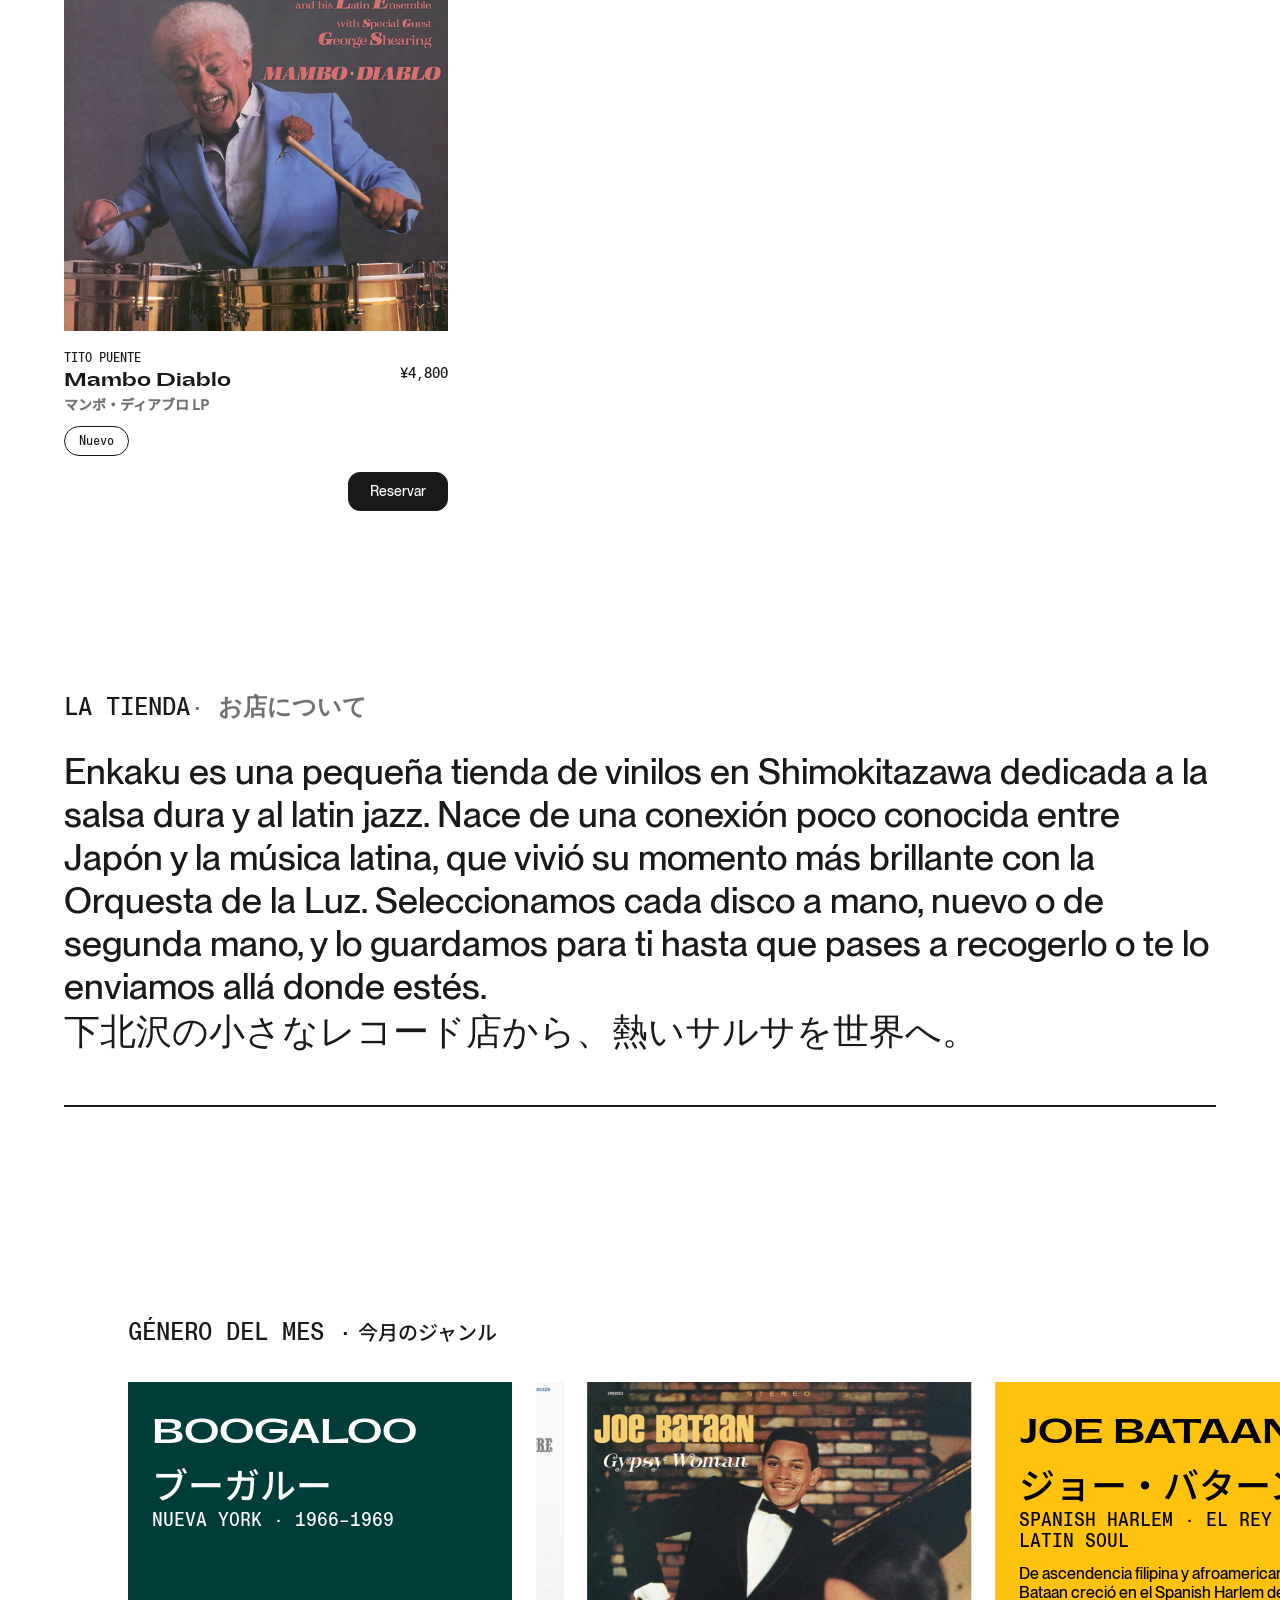
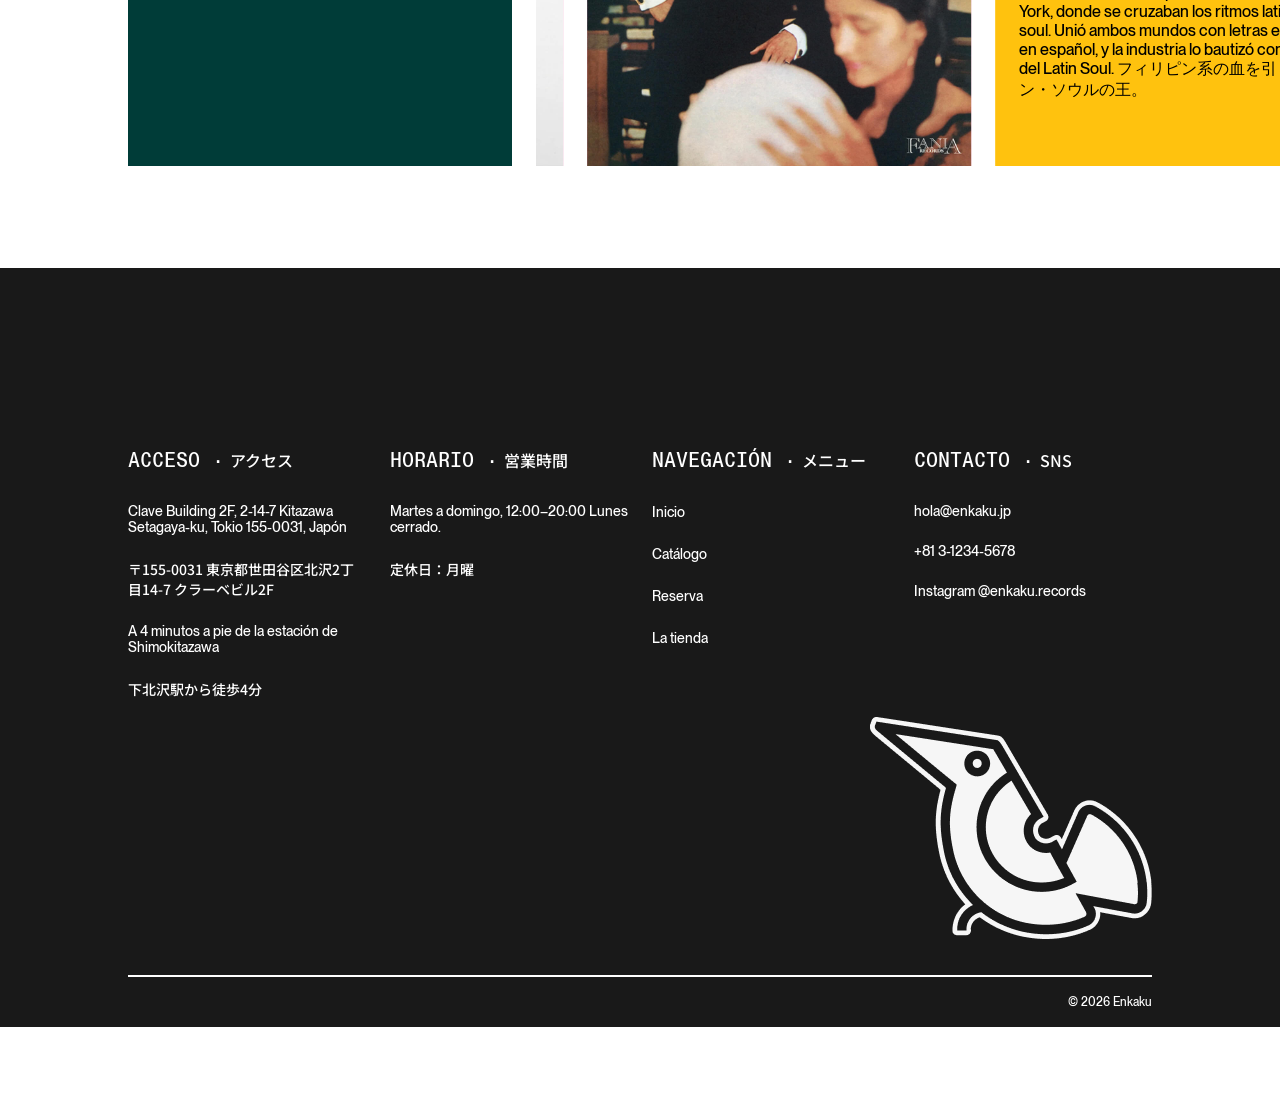
==== commit 862f404a: "Merge branch 'gabriel' into maria" ====
--- a/index.html
+++ b/index.html
@@ -149,8 +149,7 @@
     <section class="explicacion section">
         <div class="content">
             <div>
-                <p class="enunciado_español">LA TIENDA ·</p>
-                <p class="enunciado_japones">お店について</p>
+                <h1 class="txt-es" data-jp="· お店について">LA TIENDA<span class="txt-jp"></span></h1>
             </div>
             <div>
                 <p class="parrafo">Enkaku es una pequeña tienda de vinilos en Shimokitazawa dedicada a la salsa dura y al latin jazz. Nace de una conexión poco conocida entre Japón y la música latina, que vivió su momento más brillante con la Orquesta de la Luz. Seleccionamos cada disco a mano, nuevo o de segunda mano, y lo guardamos para ti hasta que pases a recogerlo o te lo enviamos allá donde estés.</p>
--- a/assets/css/style.css
+++ b/assets/css/style.css
@@ -48,6 +48,8 @@
     --tamaño-20px: 1.25rem;
     --tamaño-24px: 1.5rem;
     --tamaño-32px: 2rem;
+    --tamaño-36px: 2.25rem;
+    --tamaño-50px: 3.125rem;
 }
 
 *,
@@ -82,6 +84,146 @@
   padding: 48px 0;
 }
 
+/* HEADER */
+.header > nav {
+    box-sizing: border-box;
+    margin: 0;
+    padding: 1vh 2vw;
+    display: flex;
+    justify-content: space-between;
+    align-items: center;
+    gap: 3vw;
+    background-color: var(--color-negro);
+    border-radius: 15px;
+    position: fixed;
+    top: 1vh;
+    left: 50%;
+    transform: translateX(-50%);
+    width: 90%;
+    max-width: 90%;
+    z-index: 1000;
+}
+
+.header > nav > img {
+    height: 4vh;
+    width: auto;
+}
+
+.header > nav > div {
+    box-sizing: border-box;
+    margin: 0vh 0vw;
+    padding: 1vh 0vw;
+    border-radius: 10px;
+    display: flex;
+    justify-content: space-between;
+    align-items: center;
+    gap: 2vw;
+}
+
+.header > nav > div > div {
+    box-sizing: border-box;
+    margin: 0vh 0vw;
+    padding: 1vh 2vw;
+    border-radius: 10px;
+    display: flex;
+    justify-content: space-between;
+    align-items: center;
+    gap: 3vw;
+}
+
+.header > nav > div > div > a {
+    box-sizing: border-box;
+    margin: 0vh 0vw;
+    padding: 1vh 2vw;
+    background-color: var(--color-blanco);
+    border-radius: 10px;
+    display: flex;
+    justify-content: right;
+    gap: 0vw;
+}
+
+
+/* TEXTO */
+.enunciado_español {
+    font-size: var(--tamaño-24px);
+    font-family: "PP Neue Montreal Mono Medium";
+}
+
+.enunciado_japones {
+    font-size: var(--tamaño-20px);
+    font-family: "Noto Sans JP";
+}
+
+
+
+.disco_nombre {
+    font-size: var(--tamaño-12px);
+    font-family: "PP Neue Montreal Mono Medium";
+}
+
+.disco_autor {
+    font-size: var(--tamaño-18px);
+    font-family: "PP Gatwick Jumbo Semibold";
+}
+
+
+
+.disco_nombre_genero {
+    font-size: var(--tamaño-14px);
+    font-family: "PP Neue Montreal Mono Medium";
+    padding: 0vh 0vw 1.5vh 0vw;
+}
+
+.disco_autor_titulo {
+    font-size: var(--tamaño-32px);
+    font-family: "PP Gatwick Jumbo Semibold";
+    color: var(--color-blanco);
+}
+
+.disco_japones_genero {
+    font-size: var(--tamaño-36px);
+    font-family: "Noto Sans JP";
+    color: var(--color-blanco);
+}
+
+.disco_nombre_titulo {
+    font-size: var(--tamaño-18px);
+    font-family: "PP Neue Montreal Mono Medium";
+    padding: 0vh 0vw 1.5vh 0vw;
+    color: var(--color-blanco);
+}
+
+.disco-descipcion {
+    color: #FFF;
+    font-family: 'PP Neue Montreal Medium';
+}
+
+
+.disco_precio {
+    font-size: var(--tamaño-14px);
+    font-family: "PP Neue Montreal Mono Medium";
+}
+
+.disco_japones {
+    font-size: var(--tamaño-14px);
+    font-family: "Noto Sans JP";
+}
+
+.disco_etiquetas {
+    font-size: var(--tamaño-12px);
+    font-family: "PP Neue Montreal Medium";
+}
+
+
+.parrafo {
+    font-size: var(--tamaño-36px);
+    font-family: "PP Neue Montreal Medium";
+}
+
+
+.parrafo {
+    font-size: var(--tamaño-36px);
+}
 
 /* INDEX HTML */
 /* SECTION HIRO */
@@ -115,12 +257,161 @@
     margin-top: 1vh;
 }
 
+#inicio .title-hero {
+    display: flex;
+    padding: 96px 0;
+    justify-content: space-between;
+    align-items: center;
+    width: 90%;
+    margin: 0 auto;
+}
+
+#inicio .title-hero .title-ppal,
+#inicio .title-hero .icon-hero {
+    width: 45%;
+}
+
+#inicio .title-hero .icon-hero {
+    text-align: center;
+}
+
+#inicio .title-hero .icon-hero img {
+    width: 40%;
+    -webkit-animation: shake-bottom 1.3s cubic-bezier(0.455, 0.030, 0.515, 0.955) both;
+	        animation: shake-bottom 1.3s cubic-bezier(0.455, 0.030, 0.515, 0.955) both;
+}
+
+/* ----------------------------------------------
+ * Generated by Animista on 2026-11-17 0:26:47
+ * Licensed under FreeBSD License.
+ * See http://animista.net/license for more info. 
+ * w: http://animista.net, t: @cssanimista
+ * ---------------------------------------------- */
+
+/**
+ * ----------------------------------------
+ * animation shake-bottom
+ * ----------------------------------------
+ */
+@-webkit-keyframes shake-bottom {
+  0%,
+  100% {
+    -webkit-transform: rotate(0deg);
+            transform: rotate(0deg);
+    -webkit-transform-origin: 50% 100%;
+            transform-origin: 50% 100%;
+  }
+  10% {
+    -webkit-transform: rotate(2deg);
+            transform: rotate(2deg);
+  }
+  20%,
+  40%,
+  60% {
+    -webkit-transform: rotate(-4deg);
+            transform: rotate(-4deg);
+  }
+  30%,
+  50%,
+  70% {
+    -webkit-transform: rotate(4deg);
+            transform: rotate(4deg);
+  }
+  80% {
+    -webkit-transform: rotate(-2deg);
+            transform: rotate(-2deg);
+  }
+  90% {
+    -webkit-transform: rotate(2deg);
+            transform: rotate(2deg);
+  }
+}
+@keyframes shake-bottom {
+  0%,
+  100% {
+    -webkit-transform: rotate(0deg);
+            transform: rotate(0deg);
+    -webkit-transform-origin: 50% 100%;
+            transform-origin: 50% 100%;
+  }
+  10% {
+    -webkit-transform: rotate(2deg);
+            transform: rotate(2deg);
+  }
+  20%,
+  40%,
+  60% {
+    -webkit-transform: rotate(-4deg);
+            transform: rotate(-4deg);
+  }
+  30%,
+  50%,
+  70% {
+    -webkit-transform: rotate(4deg);
+            transform: rotate(4deg);
+  }
+  80% {
+    -webkit-transform: rotate(-2deg);
+            transform: rotate(-2deg);
+  }
+  90% {
+    -webkit-transform: rotate(2deg);
+            transform: rotate(2deg);
+  }
+}
+
+
+#inicio .title-hero .title-ppal h1 {
+    font-size: 50px;
+    min-height: 2.4em; 
+}
+
+#inicio .title-hero .title-ppal p {
+    font-size: 50px;
+    margin-top: 24px;
+}
+
+
 /* SECTION PRODUCTOS */
 .productos {
     box-sizing: border-box;
     margin: 0;
     padding: 5vh 5vw 4vh 5vw;
     background-color: var(--color-blanco);
+}
+
+.productos_opciones_texto_etiquetas {
+  margin-top: 12px;
+  display: flex;
+  gap: 8px;
+}
+
+.productos_opciones_texto_etiquetas > p {
+    box-sizing: border-box;
+    margin: 0;
+    padding: 1vh 1vw 1vh 1vw;
+    border: var(--color-negro) solid 1.5px;
+    border-radius: 20px;
+}
+
+.productos_opciones_texto_bottom {
+    display: flex;
+    justify-content: right;
+}
+
+.genero_disco .productos_opciones_texto_bottom {
+    margin-top: 115px;
+}
+
+.productos_opciones_texto_bottom > a {
+    box-sizing: border-box;
+    margin: 0;
+    padding: 1vh 1vw 1vh 1vw;
+    border: var(--color-negro) solid 1.5px;
+    border-radius: 10px;
+    background-color: var(--color-negro);
+    font-size: var(--tamaño-12px);
+    color: var(--color-blanco);
 }
 
 .productos_nuevos {
@@ -499,6 +790,7 @@
     font-size: 14px;
     line-height: 100%;
     letter-spacing: 2%;
+    font-family: 'Noto Sans JP';
 }
 .modal__texto .txt-jp {
   display: block;
@@ -617,6 +909,368 @@
   }
 }
 
+/* ---------- Slideshow ---------- */
+.slideshow__pantalla {
+    --visibles: 1.5;
+    position: relative;
+    display: flex;
+    /* aspect-ratio: 16 / 9; */
+    overflow: hidden;
+    /* border-radius: var(--radio); */
+    background-color: #FFF;
+    width: 785px;
+}
+
+.slide {
+    flex: 0 0 calc(100% / var(--visibles));   /* cada slide mide 1/1,5 = 66,67 % */
+    height: 384px;
+    object-fit: cover;
+    transition: transform .6s ease;           /* animación del desplazamiento */
+    margin-right: 24px;
+    min-width: 384px;
+}
+
+
+/* SECTION EXPLICACION */
+.explicacion {
+    box-sizing: border-box;
+    margin: 0;
+    padding: 0vh 10vw 0vh 10vw;
+    background-color: var(--color-blanco);
+}
+
+.explicacion > div {
+    border-bottom: var(--color-negro) solid 2px;
+    padding: 0vh 0vw 3vh 0vw;
+}
+
+.explicacion > div > :first-child {
+    padding: 0vh 0vw 3vh 0vw;
+    display: flex;
+    justify-content: left;
+    align-items: center;
+    gap: 0.5vw;
+    border-bottom: var(--color-negro solid) 2px;
+}
+
+
+
+/* SECTION GENERO DEL MES */
+.genero_del_mes {
+    box-sizing: border-box;
+    margin: 0;
+    padding: 15vh 10vw 6vh 10vw;
+    background-color: var(--color-blanco);
+}
+
+.genero_titulo {
+    box-sizing: border-box;
+    margin: 0;
+    padding: 3vh 0vw 2vh 0vw;
+    display: flex;
+    justify-content: space-between;
+    align-items: baseline;
+}
+
+.genero_titulo > div {
+    padding: 0vh 0vw 2vh 0vw;
+    display: flex;
+    justify-content: left;
+    align-items: center;
+    gap: 0.5vw;
+}
+
+.genero_fila {
+    display: grid;
+    grid-template-columns: repeat(6,1fr);
+    gap: 24px;
+}
+.genero_disco_portada {
+    padding: 24px;
+}
+
+.genero_disco {
+    aspect-ratio: 1 / 1;
+    width: 384px;
+    height: 384px;
+    background-color: var(--color-rosa);
+    display: grid;
+}
+
+.genero_disco_img {
+    margin: 0vh 0vw 0vh 0vw; 
+    padding: 0vh 0vw;
+    box-sizing: border-box;
+    z-index: 10;
+    width: 100%;
+    height: 100%;
+}
+
+.genero_disco > .genero_disco_img > img {
+    width: 100%;
+    height: 100%;
+    opacity: 1;
+    object-fit: cover;
+    object-position: top;
+}
+
+/* .genero_disco:hover > .genero_disco_img > img {
+    transition: 0.6s;
+    opacity: 100%;
+    grid-area: 1 / 1;
+} */
+
+.genero_disco.slide.circulo {
+  /* background-color: #003C38; */
+  border-radius: 100%;
+}
+
+/* ---------- Slide "Sigue buscando": vinilo girando de fondo ---------- */
+.genero_disco.circulo {
+    --vinilo-color: #000;            /* cuerpo del disco */
+    --vinilo-etiqueta: #003C38;      /* círculo central */
+    --vinilo-tam: 100%;              /* diámetro = alto del slide (sube a 120 % para que asome más) */
+    --vinilo-vel: 9s;                /* una vuelta completa */
+
+    position: relative;
+    overflow: hidden;                /* recorta el disco por los lados */
+    isolation: isolate;              /* mantiene el vinilo detrás del contenido */
+}
+
+.genero_disco.circulo::before {
+    content: "";
+    position: absolute;
+    top: 50%;
+    left: 50%;
+    height: var(--vinilo-tam);
+    aspect-ratio: 1;
+    translate: -50% -50%;            /* centra sin interferir con la rotación */
+    border-radius: 50%;
+    z-index: -1;
+    background:
+        conic-gradient(from 0deg,                                  /* brillo: hace visible el giro */
+            transparent 0 20%, rgba(255, 255, 255, .13) 25%, transparent 30% 70%,
+            rgba(255, 255, 255, .13) 75%, transparent 80%),
+        radial-gradient(circle closest-side, #003C38 0 4%, transparent 4.5%),                               /* agujero */
+        radial-gradient(circle closest-side, var(--vinilo-etiqueta) 0 32%, transparent 32.5%),           /* etiqueta */
+        repeating-radial-gradient(circle closest-side,                                                   /* surcos */
+            var(--vinilo-color) 0 2px,
+            color-mix(in srgb, var(--vinilo-color), #fff 14%) 2px 4px);
+    animation: circulo-girar var(--vinilo-vel) linear infinite;
+}
+
+@keyframes circulo-girar { to { rotate: 360deg; } }
+
+/* El texto va por encima del disco; el fondo es oscuro, así que se pone en claro */
+.genero_disco.circulo > a { position: relative; color: #fff; }
+
+@media (prefers-reduced-motion: reduce) {
+    .genero_disco.circulo::before { animation: none; }
+}
+
+.genero_disco.slide.circulo .genero_disco_portada {
+  display: flex;
+  align-items: center;
+  align-content: center;
+  justify-content: center;
+  flex-direction: column;
+  text-align: center;
+  width: 100%;
+  height: 100%;
+  margin: 0 auto;
+}
+
+.genero_disco.slide.circulo .genero_disco_portada .disco_autor_titulo {
+  font-size: var(--tamaño-20px);
+}
+
+.genero_disco.slide.circulo .genero_disco_portada .disco_japones_genero {
+  color: #A6A6A6;
+  font-size: 24px;
+}
+
+.genero_disco.slide.circulo .genero_disco_portada .disco_nombre_titulo {
+  display: flex;
+  align-items: center;
+  gap: 6px;
+  font-size: 14px;
+  border-top: 1px solid #A6A6A6;
+  margin-top: 14px;
+  padding-top: 14px;
+}
+
+.genero_disco.slide:hover .genero_disco_texto {
+    opacity: 1;
+}
+
+.genero_disco .genero_disco_texto {
+    box-sizing: border-box;
+    margin: 0vh 0vw 0vh 0vw;
+    padding: 3vh 1.5vw;
+    height: 100%;
+    width: 100%;
+    display: flex;
+    flex-direction: column;
+    align-items: left;
+    grid-area: 1 / 1;
+    opacity: 0;
+    position: absolute;
+    z-index: 10;
+    top: 0;
+    left: 0;
+    width: 100%;
+    height: 100%;
+}
+
+.genero_disco.slide.slide-1 .genero_disco_texto {
+  background-color: #F892C5;
+}
+.genero_disco.slide.slide-2 .genero_disco_texto{
+  background-color: #FFC20E;
+}
+.genero_disco.slide.slide-3 .genero_disco_portada {
+  background-color: #FFC20E;
+  height: 100%;
+}
+.genero_disco.slide.slide-3 .genero_disco_portada p,
+.genero_disco.slide.slide-3 .genero_disco_portada div {
+  color: #000;
+}
+
+.genero_disco.slide.slide-4 .genero_disco_texto,
+.genero_disco.slide.slide-4 .genero_disco_texto p,
+.genero_disco.slide.slide-4 .genero_disco_texto div {
+  background-color: #191919;
+  color: #fff;
+  border-color: #fff;
+}
+
+.genero_disco.slide.slide-4 .genero_disco_texto .productos_opciones_texto_bottom > a {
+    background-color: #fff;
+    color: #000;
+}
+
+.genero_fila > .genero_disco {
+  background-color: #003C38;
+}
+/* .genero_disco > :last-child {
+    box-sizing: border-box;
+    margin: 0vh 0vw 0vh 0vw;
+    padding: 3vh 1.5vw;
+    height: 100%;
+    width: 100%;
+    display: flex;
+    flex-direction: column;
+    align-items: left;
+    grid-area: 1 / 1;
+    position: relative;  
+    z-index: 10;
+} */
+
+
+
+
+
+
+/* FOOTER */
+.footer {
+    box-sizing: border-box;
+    margin: 0;
+    padding: 20vh 10vw 0vh 10vw;
+    background-color: var(--color-negro);
+}
+
+.footer_texto {
+    display: flex;
+    justify-content: space-around;
+    gap: 24px;
+}
+
+.footer_texto > div {
+    display: flex;
+    justify-content: baseline;
+    flex-direction: column;
+    align-items: baseline;
+    flex: 1;
+    min-width: 0;
+    
+}
+.footer_texto_texto {
+    display: flex;
+    gap: 6px;
+    flex-direction: column;
+}
+.footer_texto_titulo {
+    font-family: "PP Neue Montreal Mono Medium";
+    box-sizing: border-box;
+    margin: 0;
+    margin-bottom: 4px;
+    padding: 0vh 0vw 3vh 0vw;
+    display: flex;
+    justify-content: left;
+    align-items: center;
+    gap: 0.5vw;
+}
+
+.footer_texto_texto > div {
+    padding: 0vh 0vw 2vh 0vw;
+}
+
+.footer_img {
+    box-sizing: border-box;
+    margin: 0vh 0vw 4vh 0vw;
+    padding: 0;
+    display: flex;
+    justify-content: right;
+}
+
+.footer_info {
+    display: flex;
+    justify-content: right;
+    border-top: var(--color-blanco) solid 2px;
+}
+
+.footer_info > p {
+    font-family: "PP Neue Montreal Medium";
+    color: var(--color-blanco);
+    box-sizing: border-box;
+    margin: 0;
+    padding: 2vh 0vw 2vh 0vw;
+    font-size: var(--tamaño-12px);
+}
+.footer_titulo_español {
+    font-size: var(--tamaño-20px);
+    color: var(--color-blanco);
+    font-family: "PP Neue Montreal Mono Medium";
+}
+
+.footer_titulo_japones {
+    font-size: var(--tamaño-16px);
+    color: var(--color-blanco);
+    font-family: "Noto Sans JP";
+
+}
+
+.footer_texto_espanol {
+    font-family: "PP Neue Montreal Medium";
+    font-size: var(--tamaño-14px);
+    color: var(--color-blanco);
+    font-family: "PP Neue Montreal Medium";
+}
+
+.footer_texto_japones {
+    font-family: "Noto Sans JP";
+    font-size: var(--tamaño-14px);
+    color: var(--color-blanco);
+    font-family: "Noto Sans JP";
+}
+.footer_info.content {
+    padding: 0;
+}
+
+@media (max-width: 600px) {
+    .slideshow__pantalla { --visibles: 1.2; }
+}
 /* ---------- Móvil ---------- */
 @media (max-width: 760px) {
     .section .content {
@@ -656,4 +1310,61 @@
     .footer_img.content img {
         width: 35%;
     }
+    #inicio .title-hero {
+        padding: 48px 0;
+        flex-direction: column;
+    }
+
+    #inicio .title-hero .title-ppal, 
+    #inicio .title-hero .icon-hero {
+        width: 95%;
+        margin: 0 auto;
+    }
+
+    #inicio .title-hero .icon-hero {
+        text-align: right;
+        margin-top: 18px;
+    }
+
+    #inicio .title-hero .title-ppal h1 {
+        font-size: 36px;
+        min-height: 4em;
+    }
+    .productos_titulo {
+        display: flex;
+        justify-content: space-between;
+        align-items: flex-start;
+        flex-direction: column;
+        align-content: flex-start;
+        gap: 24px;
+    }
+    .genero_fila {
+      display: flex;
+      flex-direction: column;
+      gap: 24px;
+    }
+    .genero_del_mes {
+      padding: 96px 0;
+    }
+
+    .genero_del_mes .content {
+      margin: 0 auto;
+    }
+
+    .genero_disco {
+      width: 100%;
+      background: #000;
+    }
+
+    .slideshow__pantalla {
+      width: 100%;
+      height: 384px;
+    }
+
+    .slide {
+      margin-right: 0px;
+    }
+    .genero_disco .genero_disco_texto {
+      padding: 24px;
+  }
 }
--- a/css/style.css
+++ b/css/style.css
@@ -79,12 +79,12 @@
    font-size: 24px;
    letter-spacing: -1%;
 }
-.section .content {
+/* .section .content {
   width: 100%;
   max-width: 1200px;
   margin: 0 auto;
   padding: 48px 0;
-}
+} */
 
 /* TEXTO */
 .enunciado_español {
@@ -99,7 +99,7 @@
 
 
 
-.disco_nombre {
+/* .disco_nombre {
     font-size: var(--tamaño-12px);
     font-family: "PP Neue Montreal Mono Medium";
 }
@@ -134,12 +134,12 @@
     font-family: "PP Neue Montreal Mono Medium";
     padding: 0vh 0vw 1.5vh 0vw;
     color: var(--color-blanco);
-}
-
-
-
-
-.disco_precio {
+} */
+
+
+
+
+/* .disco_precio {
     font-size: var(--tamaño-14px);
     font-family: "PP Neue Montreal Mono Medium";
 }
@@ -152,7 +152,7 @@
 .disco_etiquetas {
     font-size: var(--tamaño-12px);
     font-family: "PP Neue Montreal Medium";
-}
+} */
 
 
 .parrafo {
@@ -310,7 +310,7 @@
 
 
 /* SECTION GENERO DEL MES */
-.genero_del_mes {
+/* .genero_del_mes {
     box-sizing: border-box;
     margin: 0;
     padding: 15vh 5vw 6vh 5vw;
@@ -383,7 +383,7 @@
     grid-area: 1 / 1;
     position: relative;  
     z-index: 10;
-}
+} */
 
 
 
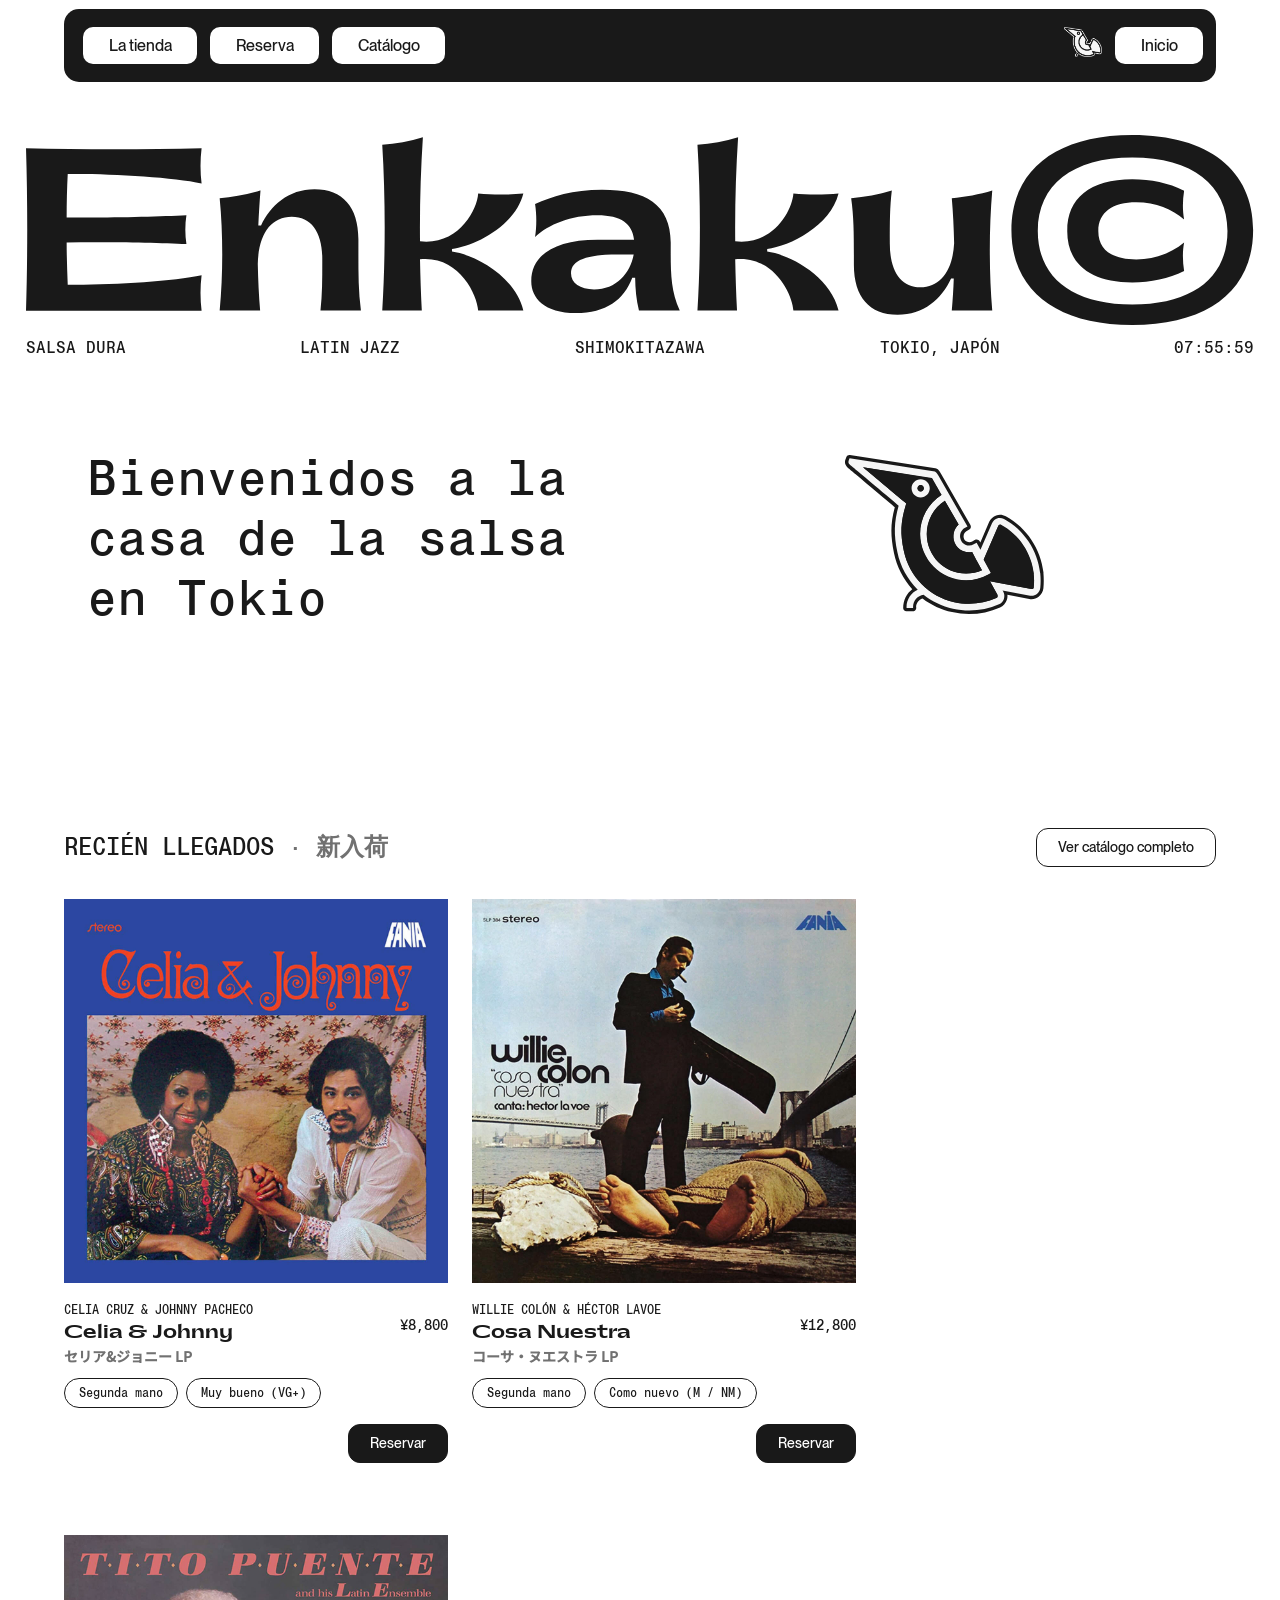
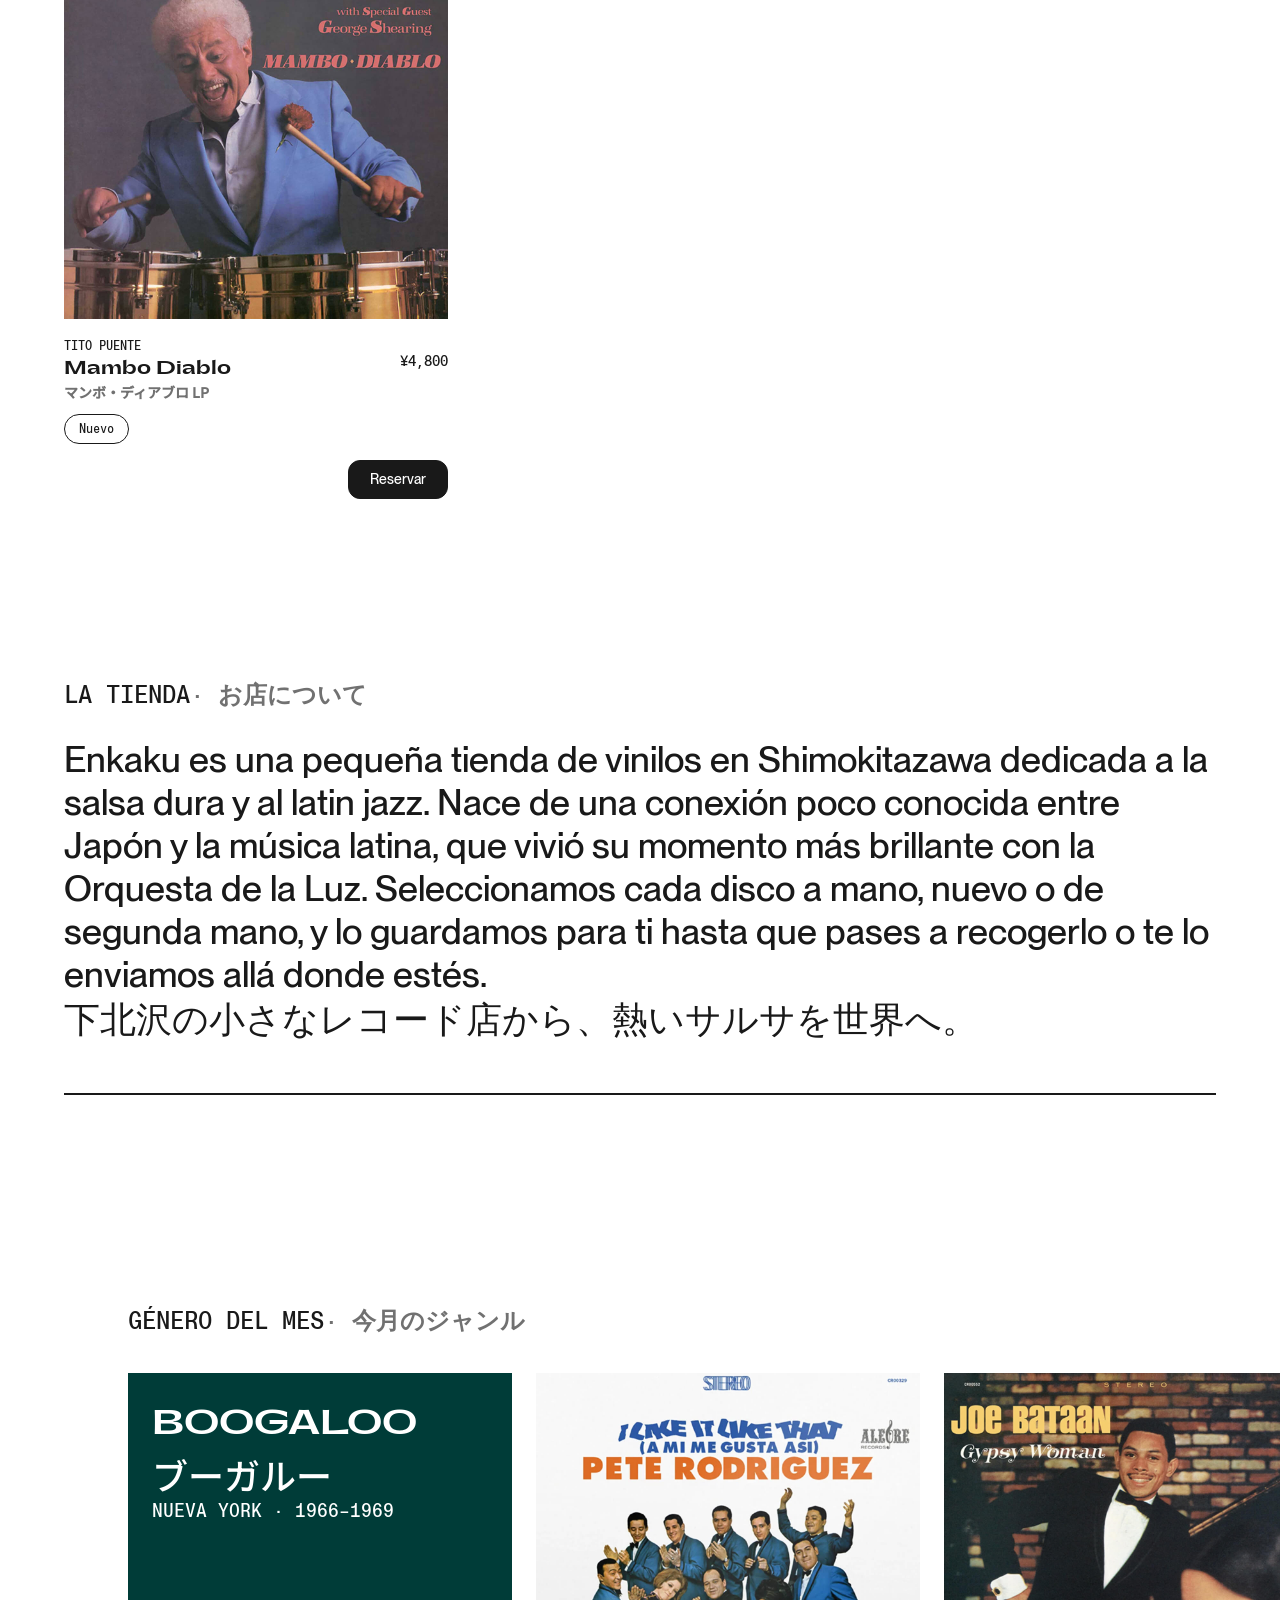
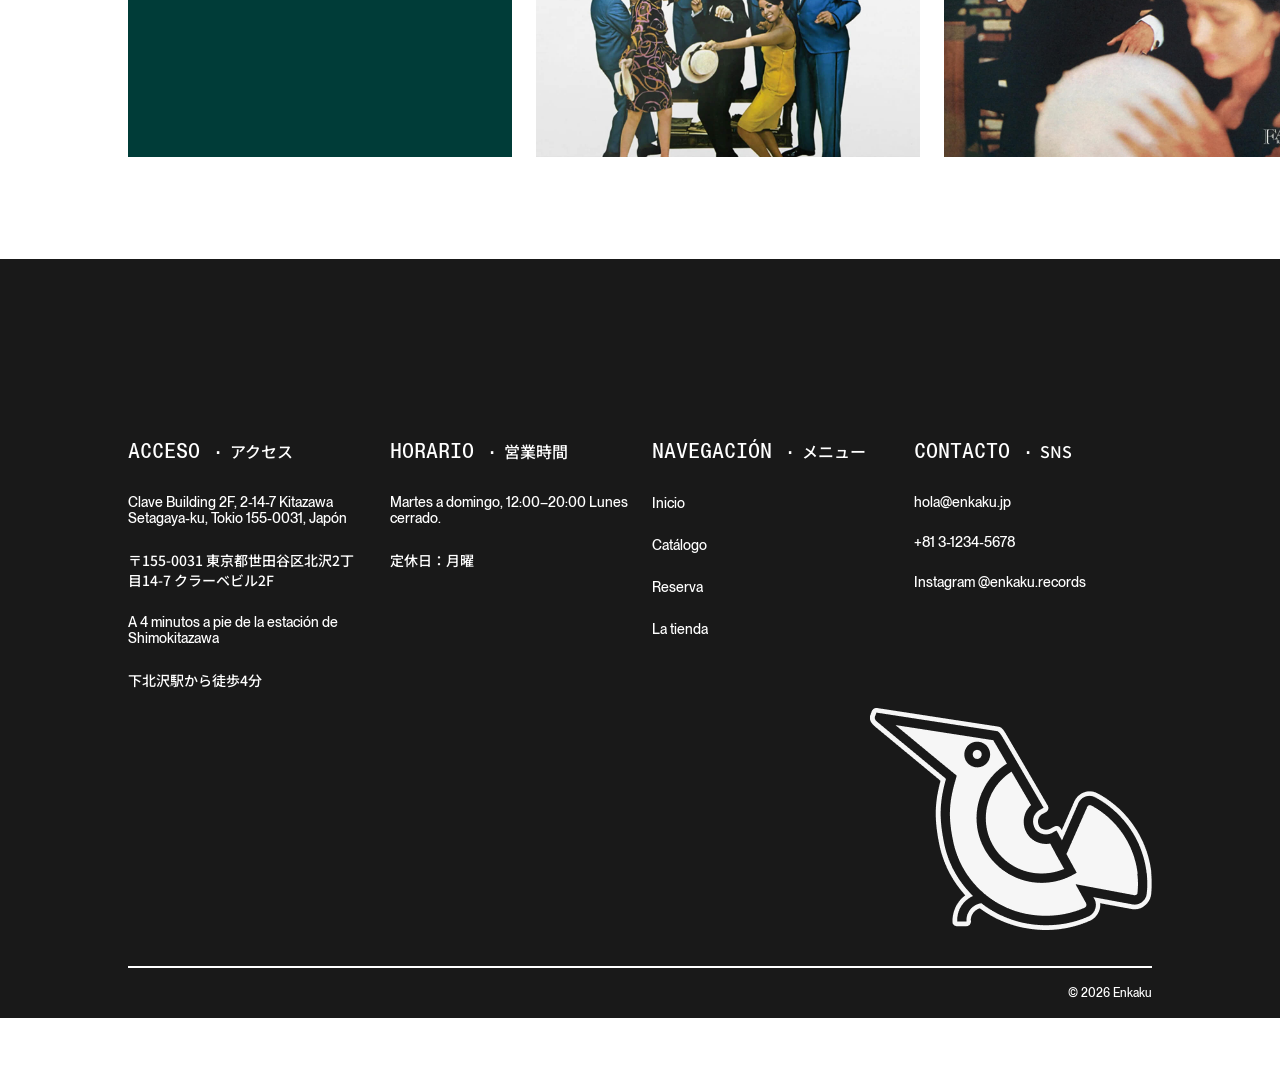
==== commit d743386b: "formulario!!!" ====
--- a/index.html
+++ b/index.html
@@ -149,7 +149,7 @@
     <section class="explicacion section">
         <div class="content">
             <div>
-                <h1 class="txt-es" data-jp="· お店について">LA TIENDA<span class="txt-jp"></span></h1>
+                <h2 class="txt-es" data-jp="· お店について">LA TIENDA<span class="txt-jp"></span></h2>
             </div>
             <div>
                 <p class="parrafo">Enkaku es una pequeña tienda de vinilos en Shimokitazawa dedicada a la salsa dura y al latin jazz. Nace de una conexión poco conocida entre Japón y la música latina, que vivió su momento más brillante con la Orquesta de la Luz. Seleccionamos cada disco a mano, nuevo o de segunda mano, y lo guardamos para ti hasta que pases a recogerlo o te lo enviamos allá donde estés.</p>
@@ -201,9 +201,8 @@
         <div class="content">
             <div class="genero_titulo">
                 <div>
-                    <p class="enunciado_español">GÉNERO DEL MES ·</p>
-                    <p class="enunciado_japones">今月のジャンル</p>
-                </div>
+                <h2 class="txt-es" data-jp="· 今月のジャンル">GÉNERO DEL MES<span class="txt-jp"></span></h2>
+            </div>
             </div>
             <div class="genero_fila">
                 <div class="genero_disco">
--- a/assets/css/style.css
+++ b/assets/css/style.css
@@ -88,11 +88,10 @@
 .header > nav {
     box-sizing: border-box;
     margin: 0;
-    padding: 1vh 2vw;
+    padding: 1vh 1vw;
     display: flex;
     justify-content: space-between;
     align-items: center;
-    gap: 3vw;
     background-color: var(--color-negro);
     border-radius: 15px;
     position: fixed;
@@ -104,46 +103,128 @@
     z-index: 1000;
 }
 
-.header > nav > img {
-    height: 4vh;
+.header > nav > div > img {
+    height: 30px;
     width: auto;
 }
 
 .header > nav > div {
+    border-radius: 10px;
+    display: flex;
+    justify-content: left;
+}
+
+.header > nav > :first-child > div {
     box-sizing: border-box;
     margin: 0vh 0vw;
-    padding: 1vh 0vw;
+    padding: 1vh 0.5vw;
     border-radius: 10px;
     display: flex;
-    justify-content: space-between;
+    justify-content: left;
     align-items: center;
-    gap: 2vw;
-}
-
-.header > nav > div > div {
+}
+
+.header > nav > :last-child > img {
+    box-sizing: border-box;
+    margin: 0vh 0vw;
+    padding: 0vh 1vw;
+    display: flex;
+    justify-content: left;
+    align-items: center;
+}
+
+.header > nav > div > div > a {
     box-sizing: border-box;
     margin: 0vh 0vw;
     padding: 1vh 2vw;
     border-radius: 10px;
     display: flex;
-    justify-content: space-between;
-    align-items: center;
-    gap: 3vw;
-}
-
-.header > nav > div > div > a {
-    box-sizing: border-box;
-    margin: 0vh 0vw;
-    padding: 1vh 2vw;
+    justify-content: right;
     background-color: var(--color-blanco);
-    border-radius: 10px;
-    display: flex;
-    justify-content: right;
-    gap: 0vw;
+    transition: all .3s ease-in-out;
+
+}
+
+.bottom_tienda:hover {
+    background-color: var(--color-azul);
+    color: var(--color-blanco);
+}
+
+.bottom_reserva:hover {
+    background-color: var(--color-rosa);
+    color: var(--color-negro);
+}
+
+.bottom_catalogo:hover {
+    background-color: var(--color-amarillo);
+    color: var(--color-negro);
+}
+
+.bottom_inicio:hover {
+    background-color: var(--color-rosa);
+    color: var(--color-negro);
 }
 
 
 /* TEXTO */
+.enunciado_español {
+    font-size: var(--tamaño-24px);
+    font-family: "PP Neue Montreal Mono Medium";
+}
+
+.enunciado_japones {
+    font-size: var(--tamaño-20px);
+    font-family: "Noto Sans JP";
+}
+
+
+
+.parrafo {
+    font-size: var(--tamaño-36px);
+    font-family: "PP Neue Montreal Medium";
+}
+
+
+.parrafo {
+    font-size: var(--tamaño-36px);
+}
+
+
+.footer_titulo_español {
+    font-size: var(--tamaño-20px);
+    color: var(--color-blanco);
+    font-family: "PP Neue Montreal Mono Medium";
+}
+
+.footer_titulo_japones {
+    font-size: var(--tamaño-16px);
+    color: var(--color-blanco);
+    font-family: "Noto Sans JP";
+
+}
+
+.footer_texto_espanol {
+    font-family: "PP Neue Montreal Medium";
+    font-size: var(--tamaño-14px);
+    color: var(--color-blanco);
+    font-family: "PP Neue Montreal Medium";
+}
+
+.footer_texto_japones {
+    font-family: "Noto Sans JP";
+    font-size: var(--tamaño-14px);
+    color: var(--color-blanco);
+    font-family: "Noto Sans JP";
+}
+
+
+
+
+
+
+
+
+
 .enunciado_español {
     font-size: var(--tamaño-24px);
     font-family: "PP Neue Montreal Mono Medium";
@@ -259,7 +340,7 @@
 
 #inicio .title-hero {
     display: flex;
-    padding: 96px 0;
+    padding: 10vh 0;
     justify-content: space-between;
     align-items: center;
     width: 90%;
@@ -935,7 +1016,7 @@
 .explicacion {
     box-sizing: border-box;
     margin: 0;
-    padding: 0vh 10vw 0vh 10vw;
+    padding: 0vh 5vw 0vh 5vw;
     background-color: var(--color-blanco);
 }
 
@@ -1216,6 +1297,18 @@
     padding: 0vh 0vw 2vh 0vw;
 }
 
+.bottom_azul:hover {
+    color: var(--color-azul);
+}
+
+.bottom_rosa:hover {
+    color: var(--color-rosa);
+}
+
+.bottom_amarillo:hover {
+    color: var(--color-amarillo);
+}
+
 .footer_img {
     box-sizing: border-box;
     margin: 0vh 0vw 4vh 0vw;
@@ -1237,35 +1330,6 @@
     margin: 0;
     padding: 2vh 0vw 2vh 0vw;
     font-size: var(--tamaño-12px);
-}
-.footer_titulo_español {
-    font-size: var(--tamaño-20px);
-    color: var(--color-blanco);
-    font-family: "PP Neue Montreal Mono Medium";
-}
-
-.footer_titulo_japones {
-    font-size: var(--tamaño-16px);
-    color: var(--color-blanco);
-    font-family: "Noto Sans JP";
-
-}
-
-.footer_texto_espanol {
-    font-family: "PP Neue Montreal Medium";
-    font-size: var(--tamaño-14px);
-    color: var(--color-blanco);
-    font-family: "PP Neue Montreal Medium";
-}
-
-.footer_texto_japones {
-    font-family: "Noto Sans JP";
-    font-size: var(--tamaño-14px);
-    color: var(--color-blanco);
-    font-family: "Noto Sans JP";
-}
-.footer_info.content {
-    padding: 0;
 }
 
 @media (max-width: 600px) {
@@ -1367,4 +1431,321 @@
     .genero_disco .genero_disco_texto {
       padding: 24px;
   }
-}+}
+
+
+
+
+
+
+
+
+
+/* SECCION ENCUESTA */
+.encuesta {
+    box-sizing: border-box;
+    margin: 0;
+    padding: 10vh 10vw 5vh 10vw;
+    background-color: var(--color-blanco);
+}
+
+.formulario {
+    display: flex;
+    justify-content: space-between;
+    gap: 8vw;
+}
+
+.formulario_secciones > :nth-child(2) >  :nth-child(2) {
+    padding: 0vh 0vw 6vh 0vw;
+    border-bottom: var(--color-negro) solid 1px;
+}
+
+.seccion {
+    box-sizing: border-box;
+    margin: 4vh 0vw 4vh 0vw;
+    padding: 3vh 2vw;
+    border: var(--color-negro) solid 1px;
+    border-radius: 15px;
+}
+
+.seccion > :first-child {
+    margin: 0vh 0vw 5vh 0vw;
+    padding: 1vh 0vw 4vh 0vw;
+    gap: 0.5vw;
+    border-bottom: var(--color-negro) solid 1px;
+}
+
+.titulo_seccion {
+    margin: 0vh 0vw 2vh 0vw;
+    padding: 1vh 0vw 0vh 0vw;
+    display: flex;
+    justify-content: left;
+    align-items: center;
+    gap: 0.5vw;
+    font-family: "PP Neue Montreal Mono Medium";
+}
+
+.info_seccion {
+    margin: 0vh 0vw 3vh 0vw;
+    padding: 0vh 0vw 0vh 0vw;
+    display: flex;
+    justify-content: left;
+    align-items: baseline;
+    gap: 0.5vw;
+}
+
+.bottom_seccion {
+    margin: 5vh 0vw 0vh 0vw;
+    padding: 0vh 0vw 0vh 0vw;
+    display: flex;
+    justify-content: left;
+    align-items: baseline;
+    gap: 2vw;
+}
+
+.bottom_seccion_medio {
+    margin: 5vh 0vw 3vh 0vw;
+    padding: 0vh 0vw 0vh 0vw;
+    display: flex;
+    justify-content: space-between;
+    align-items: baseline;
+    gap: 2vw;
+}
+
+.contenedores {
+    box-sizing: border-box;
+    margin: 3vh 0vw 3vh 0vw;
+    padding: 5vh 0vw 0vh 0vw;
+    border: var(--color-negro) solid 1px;
+    border-radius: 50px;
+}
+
+.etiqueta_seccion {
+    box-sizing: border-box;
+    margin: 0vh 0vw 0vh 0vw;
+    padding: 1vh 2vw;
+    border: var(--color-negro) solid 1px;
+    border-radius: 50px;
+}
+
+.formulario_resumen {
+    box-sizing: border-box;
+    margin: 4vh 0vw 4vh 0vw;
+    padding: 3vh 2vw;
+    border: var(--color-negro) solid 1px;
+    border-radius: 15px;
+    position: sticky;
+    top: 15vh;
+    z-index: 100;
+    align-self: flex-start;
+    background-color: var(--color-negro);
+}
+
+.formulario_resumen p {
+    color: var(--color-blanco);
+}
+
+.calculos > div {
+    display: flex;
+    justify-content: space-between;
+    padding: 3vh 0vw 0vh 0vw;
+    font-family: "PP Neue Montreal Mono Medium";
+    font-size: var(--tamaño-16px);
+}
+
+.calculos > :nth-child(2) {
+    padding: 1vh 0vw 2vh 0vw;
+    border-bottom: var(--color-blanco) solid 1px;
+}
+
+.calculos > :last-child {
+    padding: 3vh 0vw 2vh 0vw;
+    font-family: "PP Neue Montreal Mono Medium";
+    font-size: var(--tamaño-24px);
+}
+
+.negro {
+    border: var(--color-blanco) solid 1px;
+}
+
+.blanco {
+    padding: 0vh 0vw 3vh 0vw;
+    border-bottom: var(--color-blanco) solid 1px;
+}
+
+
+
+
+
+
+
+
+
+.factura_disco {
+    padding: 3vh 0vw 2vh 0vw;
+    display: flex;
+    justify-content: left;
+    align-items: center;
+    gap: 0.5vw;
+}
+
+.factura_disco > img {
+    width: 8vw;
+    height: auto;
+}
+
+.factura_info > :first-child {
+    font-family: "PP Neue Montreal Mono Medium";
+    font-size: var(--tamaño-12px);
+}
+
+.factura_info > :nth-child(2) {
+    font-family: "PP Gatwick Jumbo Semibold";
+    font-size: var(--tamaño-18px);
+}
+
+.factura_info > :nth-child(3) {
+    font-family: "Noto Sans JP";
+    font-size: var(--tamaño-14px);
+}
+
+.factura_info > :last-child {
+    display: flex;
+    justify-content: left;
+    align-items: baseline;
+    gap: 0.5vw;
+}
+
+.factura_info > :last-child > div {
+    margin: 1vh 0vw;
+    padding: 1vh 0.5vw;
+    font-family: "PP Neue Montreal Medium";
+    font-size: var(--tamaño-08px);
+    border: var(--color-blanco) solid 1px;
+    border-radius: 15px;
+}
+
+
+
+
+
+
+
+.modal__reserva_A {
+    box-sizing: border-box;
+    margin: 0vh 31vw 10vh 31vw;
+    padding: 15vh 0vw 5vh 0vw;
+    background-color: #FFC20E;
+    display: flex;
+    flex-direction: column;
+    justify-content: center;
+    align-items: center;
+    border: var(--color-amarillo) solid 1px;
+    border-radius: 15px;
+}
+
+.modal__reserva_A > div {
+    background-color: #FFC20E;
+    display: flex;
+    flex-direction: column;
+    justify-content: center;
+    align-items: center;
+}
+
+.reserva_img {
+    width: 9vw;
+    height: auto;
+    margin: 2.5vh 0vw;
+    padding: 0vh 0vw 2vh 0vw;
+}
+
+.reserva_texto {
+    padding: 3vh 0vw;
+    display: flex;
+    flex-direction: column;
+    align-items: center;
+}
+
+.raya {
+    padding: 3vh 0vw;
+    border-bottom: var(--color-negro) solid 1px;
+}
+
+.reserva_numero {
+    display: flex;
+    justify-content: center;
+    gap: 0.5vw;
+    font-family: "PP Neue Montreal Mono Medium";
+    font-size: var(--tamaño-14px);
+    padding: 3vh 0vw;
+}
+
+.reserva_numero_B {
+    display: flex;
+    justify-content: center;
+    flex-direction: column;
+    align-items: center;
+    gap: 0.5vw;
+    font-family: "PP Neue Montreal Mono Medium";
+    font-size: var(--tamaño-14px);
+    padding: 3vh 0vw;
+}
+
+.reserva_seguir {
+    margin: 5vh 0vw 3vh 0vw;
+    padding: 2vh 2vw 2vh 2vw;
+    border: var(--color-negro) solid 1px;
+    border-radius: 15px;
+    background-color: var(--color-negro);
+}
+
+.reserva_seguir > a {
+    color: var(--color-blanco);
+}
+
+.reserva_volver {
+    border-bottom: var(--color-negro) solid 1.5px;
+}
+
+.condiciones > div {
+    padding: 1vh 0vw;
+}
+
+.condiciones > div > p {
+    color: var(--color-gris);
+}
+
+.confirmacion {
+    box-sizing: border-box;
+    margin: 3vh 0vw;
+    padding: 2vh 0vw 2vh 0vw;
+    display: flex;
+    justify-content: center;
+    border-radius: 15px;
+    background-color: var(--color-amarillo);
+}
+
+.relleno {
+    font-family: "PP Neue Montreal Medium";
+    font-size: var(--tamaño-12px);
+}
+
+.japones {
+    font-family: "Noto Sans JP";
+    font-size: var(--tamaño-12px);
+}
+
+.factura_japones {
+    font-family: "Noto Sans JP";
+    font-size: var(--tamaño-18px);
+}
+
+.factura_español {
+    font-family: "PP Gatwick Jumbo Semibold";
+    font-size: var(--tamaño-24px);
+}
+
+.factura_bottom {
+    font-family: "PP Neue Montreal Medium";
+    font-size: var(--tamaño-18px);
+}
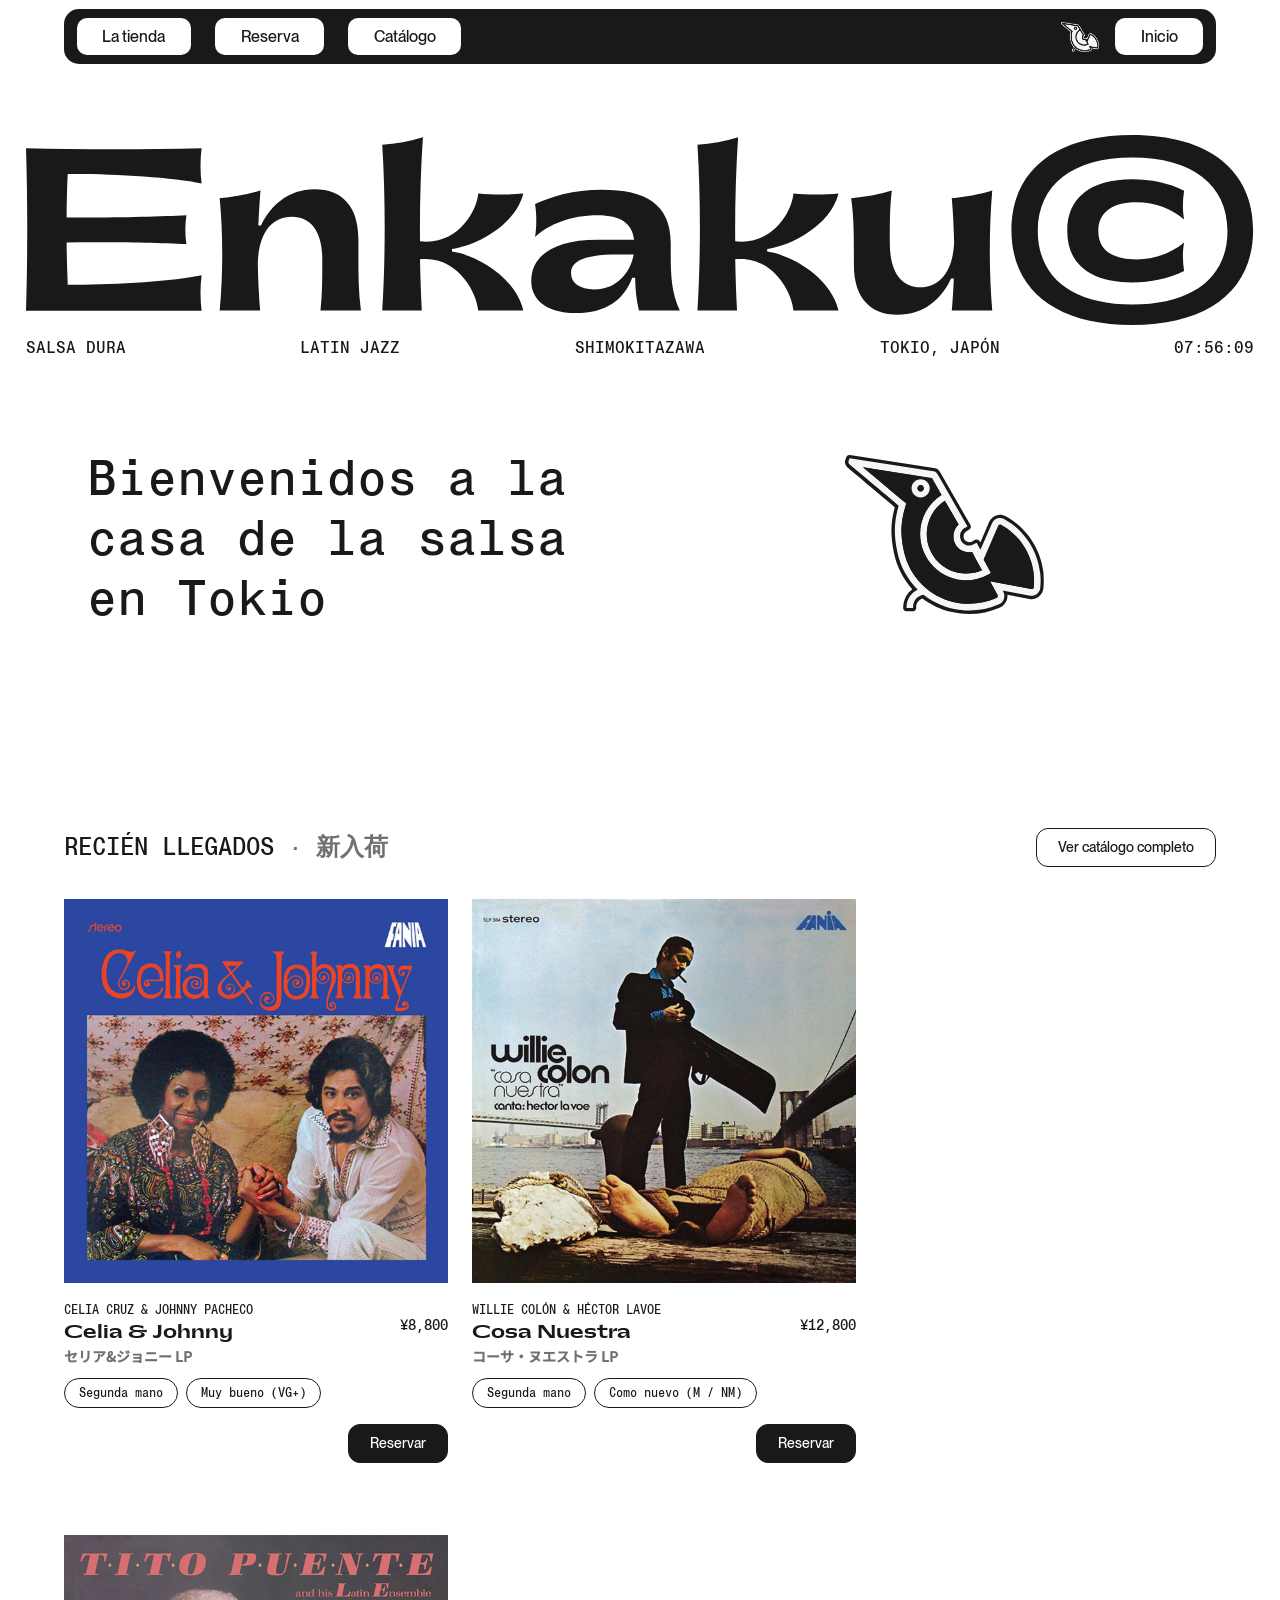
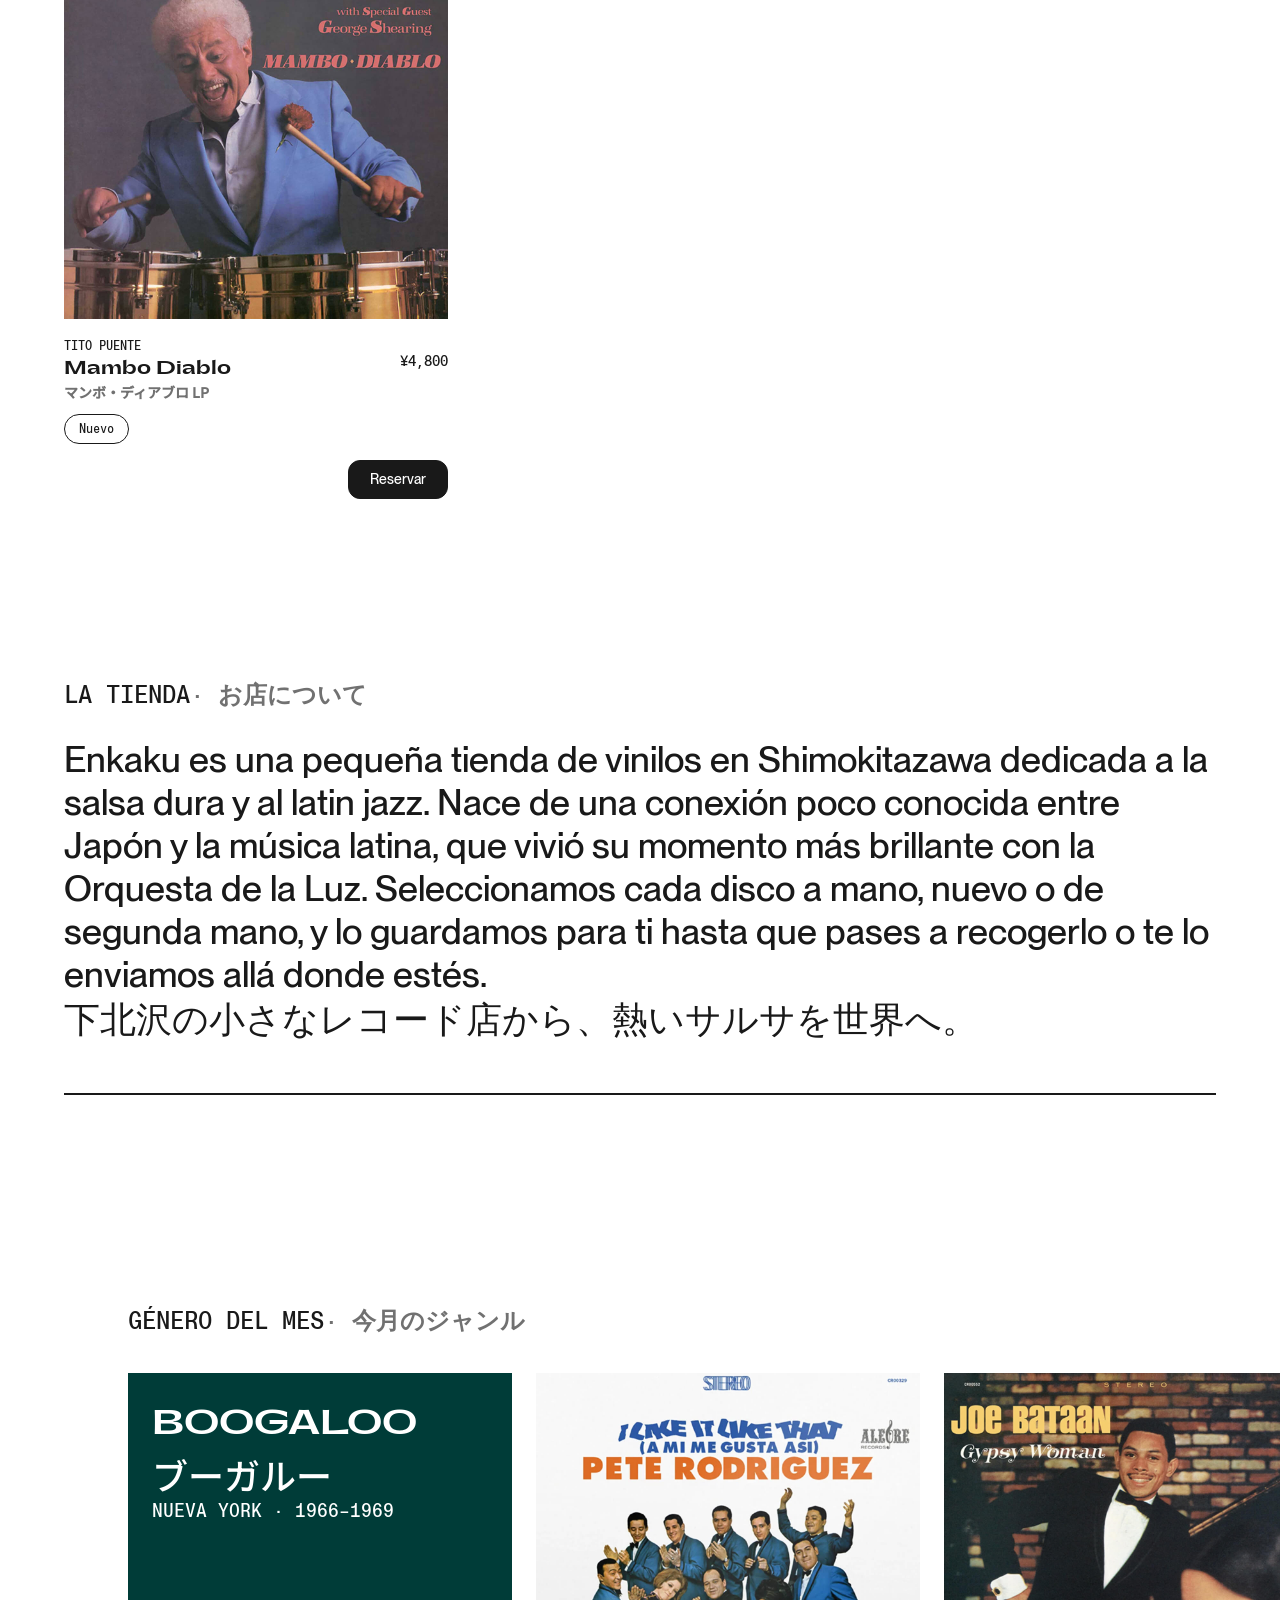
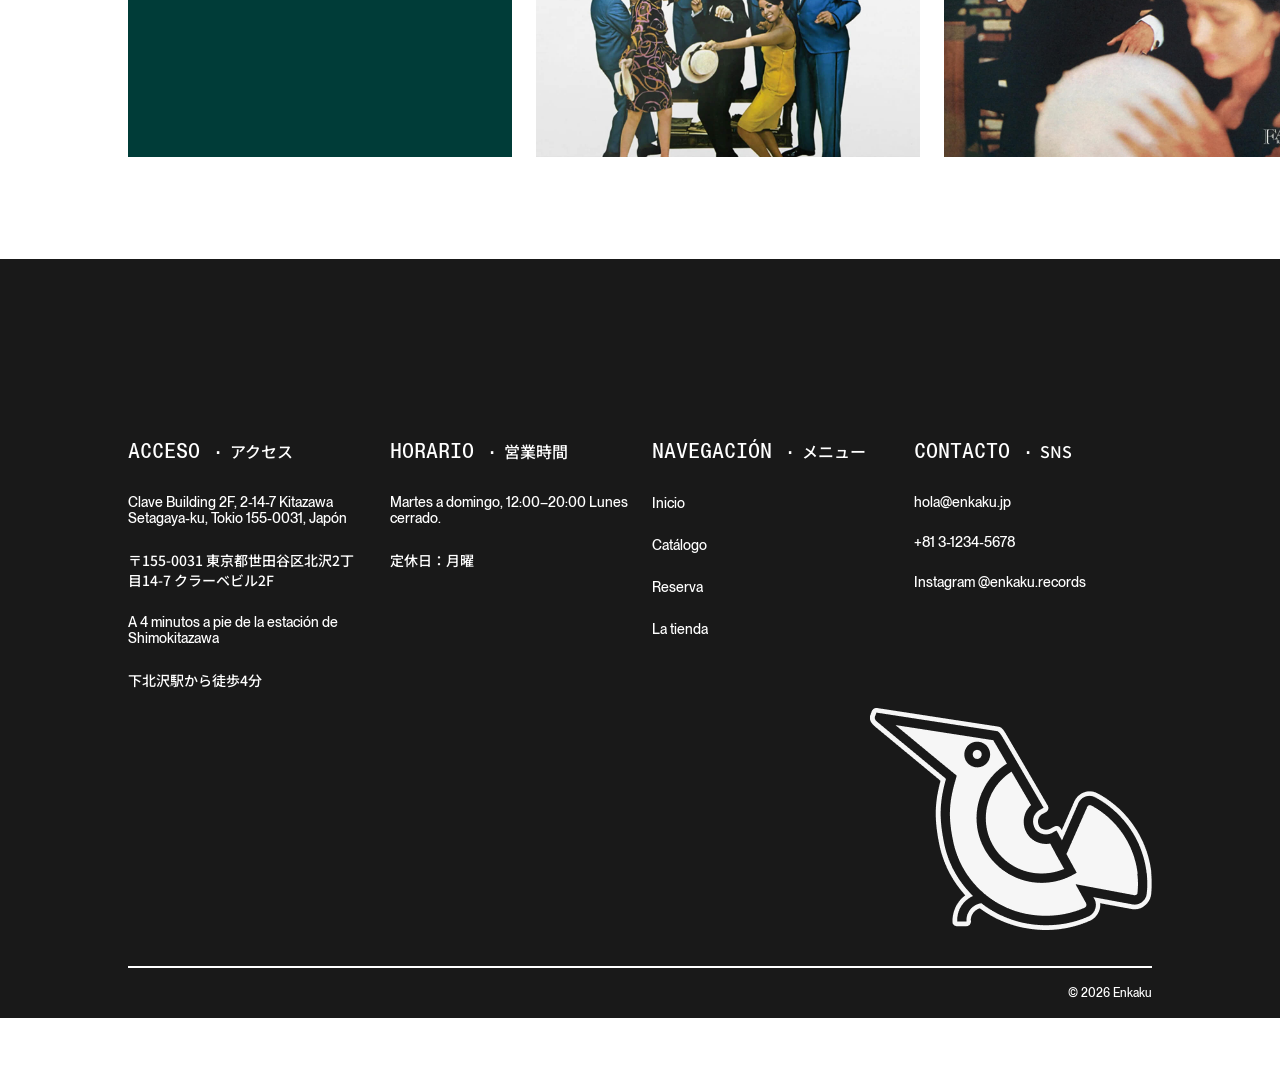
==== commit 45d2a246: "menu_js" ====
--- a/index.html
+++ b/index.html
@@ -13,19 +13,20 @@
 
     <header class="header">
         <nav>
-            <div>
-                <div>
-                    <a class="bottom_tienda" href="">La tienda</a>
-                </div>
-                <div>
-                    <a class="bottom_reserva" href="formulario.html">Reserva</a>
-                </div>
-                <div>
-                    <a class="bottom_catalogo" href="/catalogo/index.html">Catálogo</a>
-                </div>
-            </div> 
-            <div>
-                <img src="assets/img/KAKU1.png" alt="">
+            <div class="menu">
+                <a class="bottom_tienda bottom_menu" href="#">La tienda</a>
+                <a class="bottom_reserva bottom_menu" href="/formulario.html">Reserva</a>
+                <a class="bottom_catalogo bottom_menu" href="/catalogo/index.html">Catálogo</a>
+            </div>
+
+            <div>
+                <!-- Solo se ve en móvil -->
+                <button type="button" class="menu-btn" aria-label="Abrir menú">
+                    <span></span>
+                    <span></span>
+                    <span></span>
+                </button>
+                <img src="/assets/img/KAKU1.png" alt="">
                 <div>
                     <a class="bottom_inicio" href="/index.html">Inicio</a>
                 </div>
--- a/assets/css/style.css
+++ b/assets/css/style.css
@@ -114,36 +114,108 @@
     justify-content: left;
 }
 
-.header > nav > :first-child > div {
-    box-sizing: border-box;
-    margin: 0vh 0vw;
+.header > nav > :last-child {
+    display: flex;
+    align-items: center;
+    gap: 1rem;
+}
+
+.header > nav > :last-child > img {
+    height: 30px;
+    width: auto;
+}
+
+.header > nav > div > div > a {
+    box-sizing: border-box;
+    padding: 1vh 2vw;
+    border-radius: 10px;
+    display: flex;
+    align-items: center;
+    background-color: var(--color-blanco);
+    transition: all .3s ease-in-out;
+}
+
+.header > nav > div > a {
+    box-sizing: border-box;
+    padding: 1vh 2vw;
+    border-radius: 10px;
+    display: flex;
+    align-items: center;
+    background-color: var(--color-blanco);
+    transition: all .3s ease-in-out;
+}
+
+/* ---------- Cabecera y menú (móvil) ---------- */
+/* Botón hamburguesa oculto en escritorio */
+.menu-btn {
+    display: none;
+    flex-direction: column;
+    gap: 5px;
+    padding: 0.5rem;
+    background: none;
+    border: none;
+    cursor: pointer;
+}
+
+.menu-btn span {
+    display: block;
+    width: 26px;
+    height: 3px;
+    background-color: var(--color-blanco);
+    border-radius: 2px;
+    transition: transform 0.3s ease, opacity 0.3s ease;
+}
+
+/* Animación de la X al abrir */
+.menu-btn.abierto span:nth-child(1) {
+    transform: translateY(8px) rotate(45deg);
+}
+
+.menu-btn.abierto span:nth-child(2) {
+    opacity: 0;
+}
+
+.menu-btn.abierto span:nth-child(3) {
+    transform: translateY(-8px) rotate(-45deg);
+}
+
+/* Menú en escritorio: visible en fila y SIN !important */
+.menu {
+    display: flex;
+    align-items: center;
+    gap: 1.5rem;
+}
+
+.menu a {
+    box-sizing: border-box;
     padding: 1vh 0.5vw;
     border-radius: 10px;
-    display: flex;
-    justify-content: left;
-    align-items: center;
-}
-
-.header > nav > :last-child > img {
-    box-sizing: border-box;
-    margin: 0vh 0vw;
-    padding: 0vh 1vw;
-    display: flex;
-    justify-content: left;
-    align-items: center;
-}
-
-.header > nav > div > div > a {
-    box-sizing: border-box;
-    margin: 0vh 0vw;
-    padding: 1vh 2vw;
-    border-radius: 10px;
-    display: flex;
-    justify-content: right;
-    background-color: var(--color-blanco);
-    transition: all .3s ease-in-out;
-
-}
+    font-weight: 600;
+    text-decoration: none;
+    transition: color 0.25s ease;
+}
+
+.menu a:hover {
+    color: var(--color-blanco);
+}
+
+
+
+
+
+
+
+
+
+
+
+
+
+
+
+
+
+
 
 .bottom_tienda:hover {
     background-color: var(--color-azul);
@@ -163,6 +235,10 @@
 .bottom_inicio:hover {
     background-color: var(--color-rosa);
     color: var(--color-negro);
+}
+
+.bottom_menu {
+    background-color: var(--color-blanco);
 }
 
 
@@ -1332,107 +1408,6 @@
     font-size: var(--tamaño-12px);
 }
 
-@media (max-width: 600px) {
-    .slideshow__pantalla { --visibles: 1.2; }
-}
-/* ---------- Móvil ---------- */
-@media (max-width: 760px) {
-    .section .content {
-        width: 90%;
-    }
-    .modal__caja {
-        grid-template-columns: 1fr;
-        border-radius: 24px;
-        padding-top: 4rem;
-        width: 90%;
-    }
-    .modal__contenido {
-        padding-right: 0;
-    }
-    .modal__cerrar {
-        top: 1rem;
-        right: 1rem;
-    }
-    .modal__titulo {
-        font-size: 24px;
-    }
-    .modal__artista,
-    .modal__meta {
-        font-size: 12px;
-    }
-    #inicio .content .flex-labels ul {
-        flex-wrap: wrap;
-        line-height: 1.8;
-    }
-    .filtros-genero, 
-    .filtros-estado {
-        gap: 1.20rem;
-    }
-    .footer_texto {
-        flex-direction: column;
-    }
-    .footer_img.content img {
-        width: 35%;
-    }
-    #inicio .title-hero {
-        padding: 48px 0;
-        flex-direction: column;
-    }
-
-    #inicio .title-hero .title-ppal, 
-    #inicio .title-hero .icon-hero {
-        width: 95%;
-        margin: 0 auto;
-    }
-
-    #inicio .title-hero .icon-hero {
-        text-align: right;
-        margin-top: 18px;
-    }
-
-    #inicio .title-hero .title-ppal h1 {
-        font-size: 36px;
-        min-height: 4em;
-    }
-    .productos_titulo {
-        display: flex;
-        justify-content: space-between;
-        align-items: flex-start;
-        flex-direction: column;
-        align-content: flex-start;
-        gap: 24px;
-    }
-    .genero_fila {
-      display: flex;
-      flex-direction: column;
-      gap: 24px;
-    }
-    .genero_del_mes {
-      padding: 96px 0;
-    }
-
-    .genero_del_mes .content {
-      margin: 0 auto;
-    }
-
-    .genero_disco {
-      width: 100%;
-      background: #000;
-    }
-
-    .slideshow__pantalla {
-      width: 100%;
-      height: 384px;
-    }
-
-    .slide {
-      margin-right: 0px;
-    }
-    .genero_disco .genero_disco_texto {
-      padding: 24px;
-  }
-}
-
 
 
 
@@ -1749,3 +1724,257 @@
     font-family: "PP Neue Montreal Medium";
     font-size: var(--tamaño-18px);
 }
+
+
+
+
+
+@media (max-width: 1024px) {
+    /* SECCION ENCUESTA */
+    .formulario {
+        display: flex;
+        justify-content: center;
+        flex-direction: column;
+        align-items: center;
+        gap: 8vw;
+
+    }
+
+    .bottom_seccion {
+        margin: 2vh 0vw 0vh 0vw;
+        padding: 0vh 0vw 0vh 0vw;
+    }
+
+    .bottom_seccion_medio {
+        margin: 2vh 0vw 1vh 0vw;
+    }
+
+    .contenedores {
+        box-sizing: border-box;
+        margin: 1vh 0vw 1vh 0vw;
+        padding: 3vh 0vw 0vh 0vw;
+    }
+
+
+    .formulario_resumen {
+        box-sizing: border-box;
+        margin: 0vh 0vw 2vh 0vw;
+        padding: 1vh 3vw;
+    }
+
+    .factura_disco {
+        padding: 1vh 0vw 1vh 0vw;
+    }
+
+    .factura_disco > img {
+        padding: 0vh 3vw 0vh 0vw;
+        width: auto;
+        height: 20vh;
+    }
+
+
+
+
+    /* FOOTER */
+    .footer {
+        box-sizing: border-box;
+        margin: 0;
+        padding: 10vh 3vw 0vh 3vw;
+    }
+
+    .footer_texto {
+        gap: 20px;
+    }
+
+   
+    .footer_texto_titulo {
+        font-family: "PP Neue Montreal Mono Medium";
+        box-sizing: border-box;
+        margin: 0;
+        margin-bottom: 4px;
+        padding: 0vh 0vw 3vh 0vw;
+        display: flex;
+        flex-direction: column;
+        align-items: flex-start;
+    }
+}
+
+@media (max-width: 600px) {
+    .slideshow__pantalla { --visibles: 1.2; }
+}
+/* ---------- Móvil ---------- */
+@media (max-width: 760px) {
+    .section .content {
+        width: 90%;
+    }
+    .modal__caja {
+        grid-template-columns: 1fr;
+        border-radius: 24px;
+        padding-top: 4rem;
+        width: 90%;
+    }
+    .modal__contenido {
+        padding-right: 0;
+    }
+    .modal__cerrar {
+        top: 1rem;
+        right: 1rem;
+    }
+    .modal__titulo {
+        font-size: 24px;
+    }
+    .modal__artista,
+    .modal__meta {
+        font-size: 12px;
+    }
+    #inicio .content .flex-labels ul {
+        flex-wrap: wrap;
+        line-height: 1.8;
+    }
+    .filtros-genero, 
+    .filtros-estado {
+        gap: 1.20rem;
+    }
+    .footer_texto {
+        flex-direction: column;
+    }
+    .footer_img.content img {
+        width: 35%;
+    }
+    #inicio .title-hero {
+        padding: 48px 0;
+        flex-direction: column;
+    }
+
+    #inicio .title-hero .title-ppal, 
+    #inicio .title-hero .icon-hero {
+        width: 95%;
+        margin: 0 auto;
+    }
+
+    #inicio .title-hero .icon-hero {
+        text-align: right;
+        margin-top: 18px;
+    }
+
+    #inicio .title-hero .title-ppal h1 {
+        font-size: 36px;
+        min-height: 4em;
+    }
+    .productos_titulo {
+        display: flex;
+        justify-content: space-between;
+        align-items: flex-start;
+        flex-direction: column;
+        align-content: flex-start;
+        gap: 24px;
+    }
+    .genero_fila {
+      display: flex;
+      flex-direction: column;
+      gap: 24px;
+    }
+    .genero_del_mes {
+      padding: 96px 0;
+    }
+
+    .genero_del_mes .content {
+      margin: 0 auto;
+    }
+
+    .genero_disco {
+      width: 100%;
+      background: #000;
+    }
+
+    .slideshow__pantalla {
+      width: 100%;
+      height: 384px;
+    }
+
+    .slide {
+      margin-right: 0px;
+    }
+    .genero_disco .genero_disco_texto {
+      padding: 24px;
+  }
+
+
+
+
+
+  /* HEADER */
+    .header > nav {
+        padding: 2vh 3vw 2vh 3vw;
+        display: flex;
+        justify-content: space-between;
+        top: 0vh;
+        left: 50%;
+        transform: translateX(-50%);
+        width: 100%;
+        max-width: 100%;
+        z-index: 1000;
+        border-top-left-radius: 0px;
+        border-top-right-radius: 0px;
+    }
+
+    .header > nav {
+        padding: 2vh 3vw;
+        top: 0;
+        width: 100%;
+        max-width: 100%;
+        border-top-left-radius: 0;
+        border-top-right-radius: 0;
+    }
+
+    .menu-btn {
+        display: flex;
+    }
+
+    /* Oculto por defecto, jQuery lo despliega al hacer clic */
+    .menu {
+        display: none;
+        position: absolute;
+        top: 100%;
+        left: 0;
+        width: 100%;
+        background-color: var(--color-negro);
+        padding: 1rem 5vw;
+        box-sizing: border-box;
+        border-bottom-left-radius: 15px;
+        border-bottom-right-radius: 15px;
+    }
+
+    .menu a {
+        display: block;
+        padding: 0.8rem 0;
+        border-top: 1px solid rgba(255, 255, 255, 0.12);
+    }
+
+    .header > nav > div > div > a {
+        box-sizing: border-box;
+        margin: 0vh 0vw;
+        padding: 1vh 5vw;
+        border-radius: 10px;
+        display: flex;
+        justify-content: right;
+        background-color: var(--color-blanco);
+        transition: all .3s ease-in-out;
+    }
+
+    .bottom_menu {
+        background-color: var(--color-blanco);
+    }
+
+    .header > nav > div > a {
+        box-sizing: border-box;
+        padding: 1vh 30vw;
+        border-radius: 10px;
+    }
+
+    .header > nav > .menu {
+        display: flex;
+        align-items: center;
+        flex-direction: column;
+    }
+}
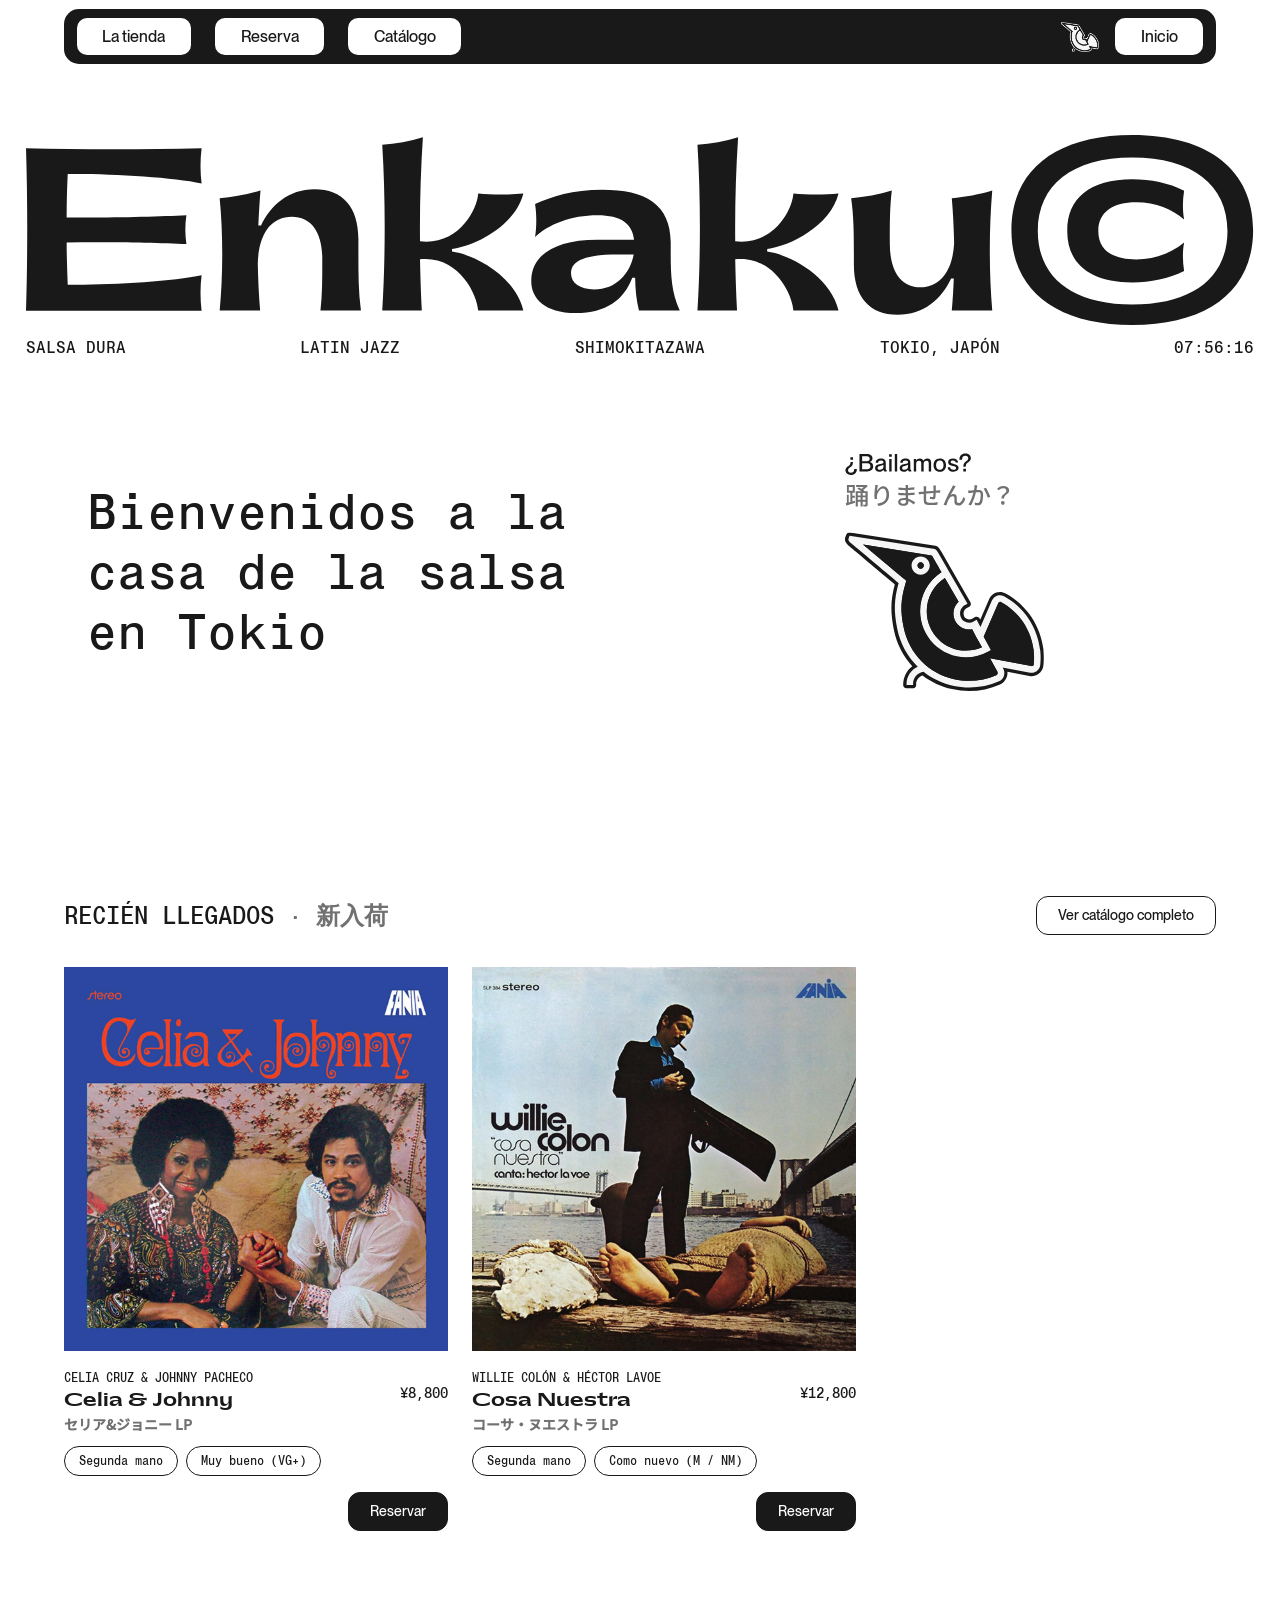
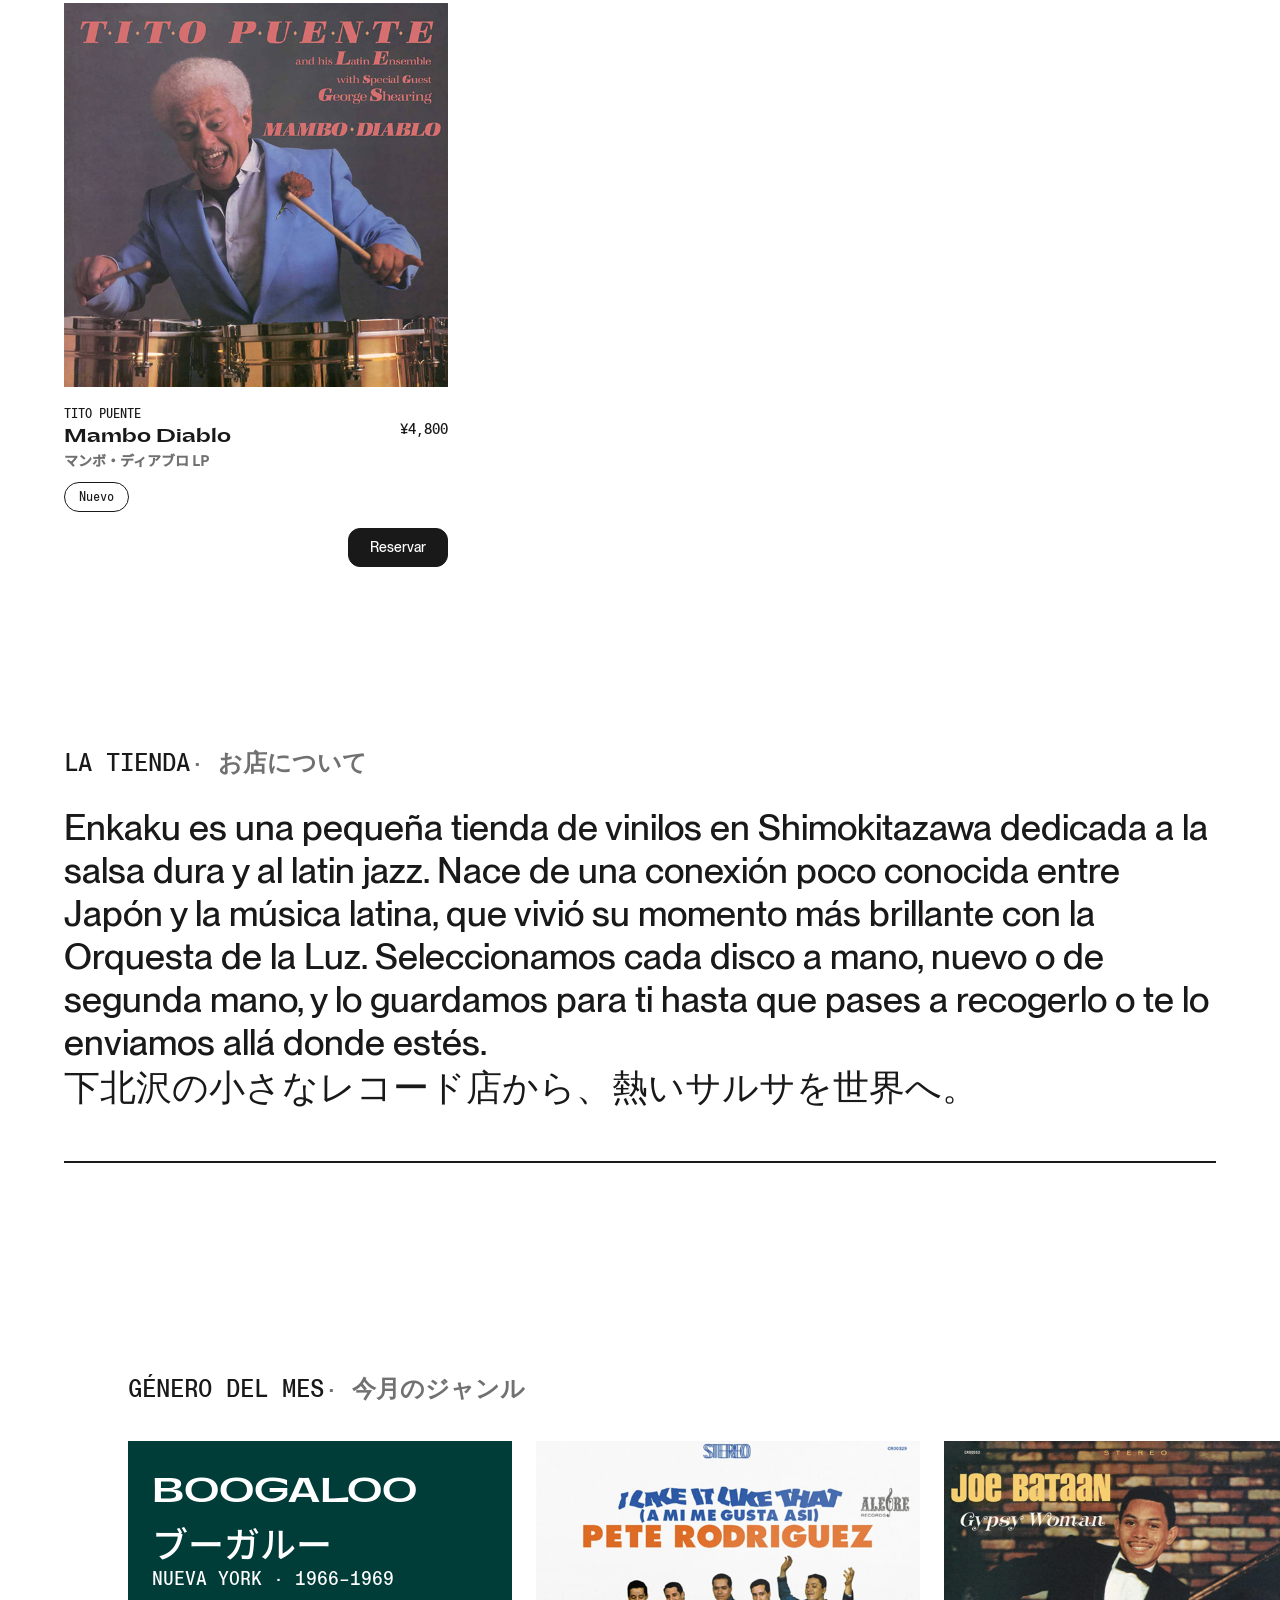
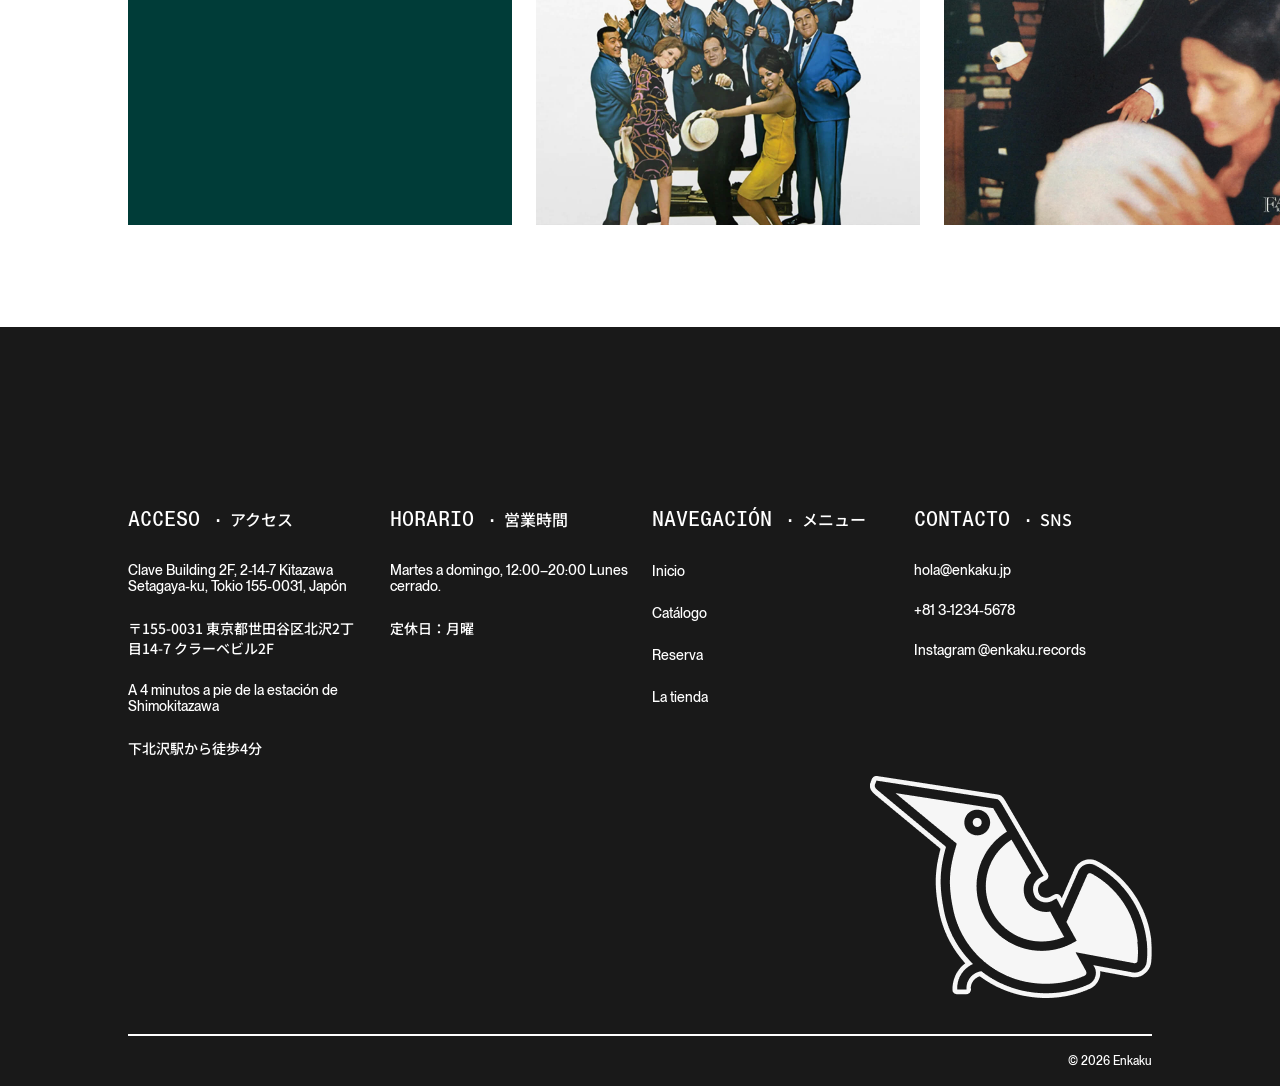
==== commit 520993c2: "scrpits" ====
--- a/index.html
+++ b/index.html
@@ -391,6 +391,7 @@
     <script src="assets/js/script.js"></script>
     <script src="assets/js/modal.js"></script>
     <script src="assets/js/hero_type.js"></script>
+    <script src="assets/js/menu.js"></script>
     <script>
     $( function() {
         $( "#draggable" ).draggable();
